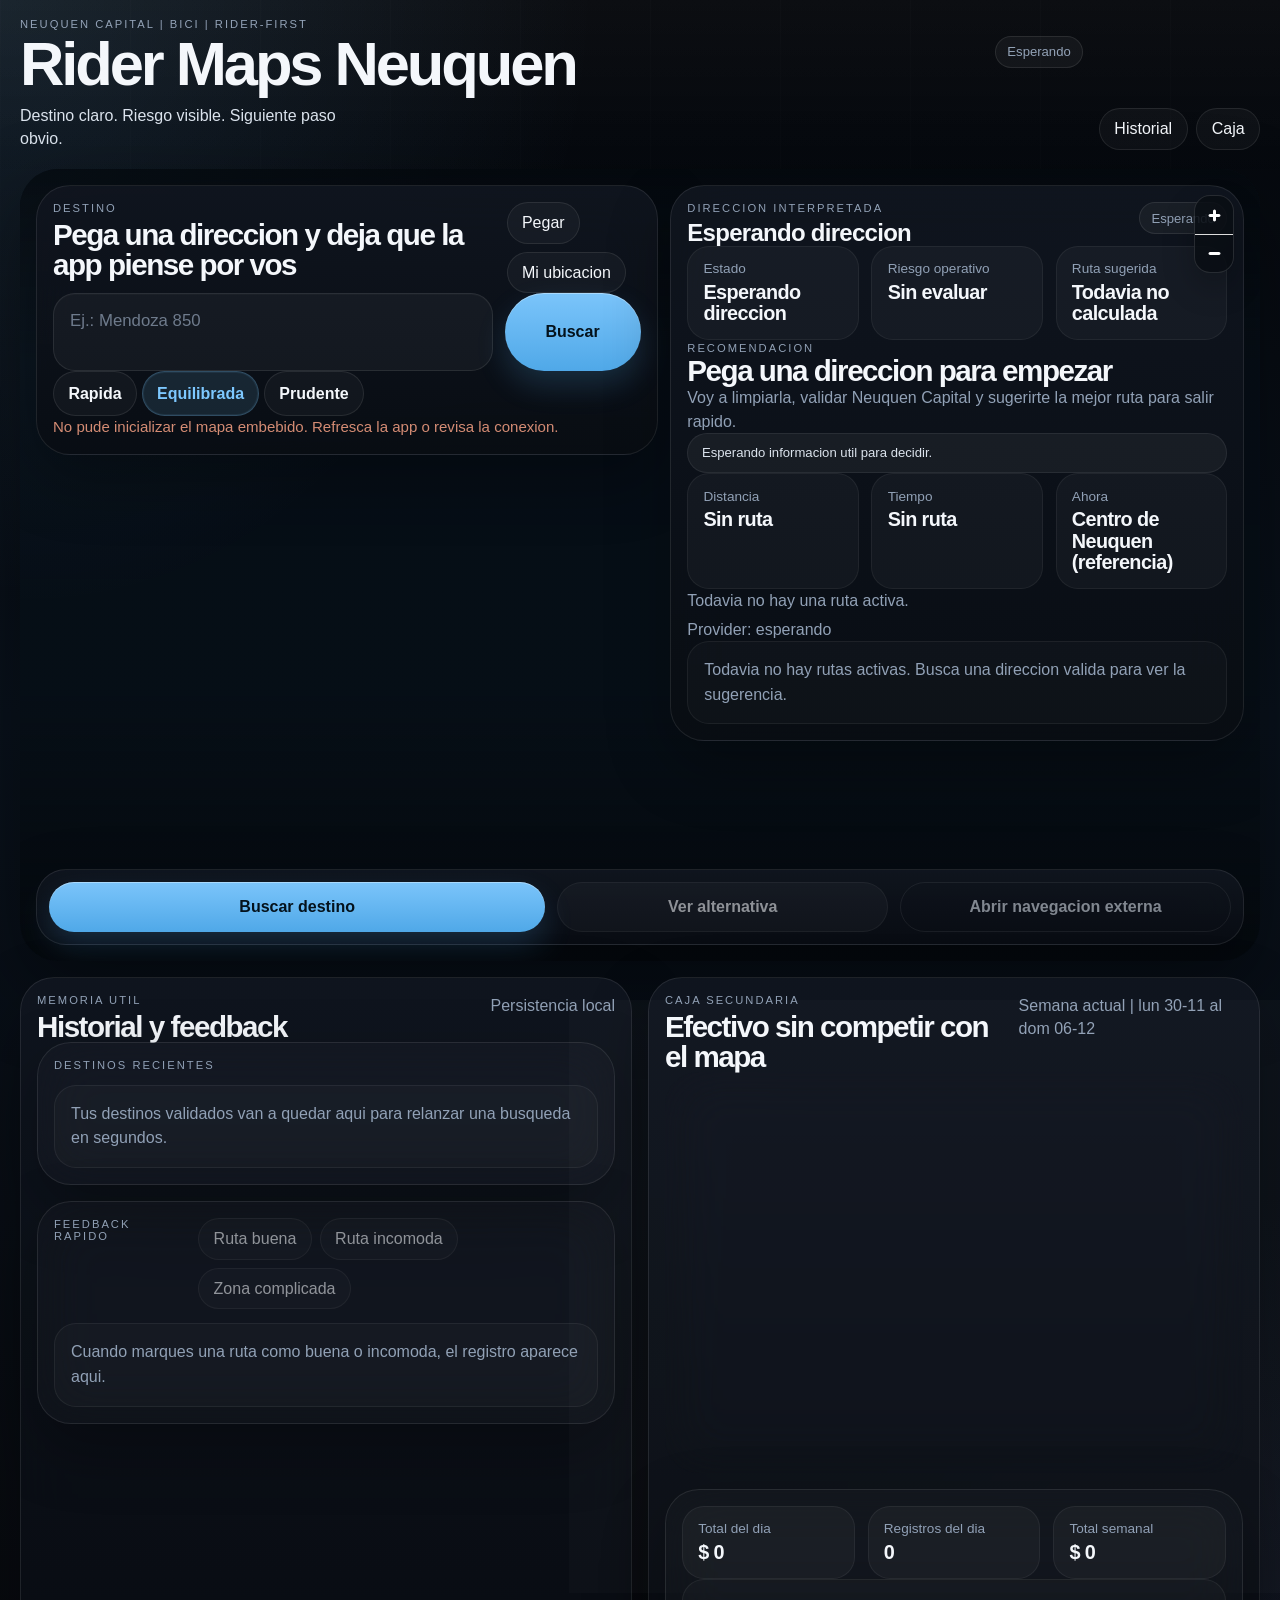
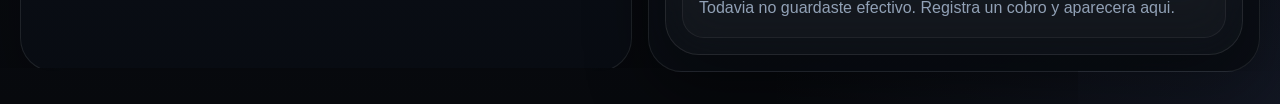
==== index.html @ feb28e55 "feat: finalize intelligent rider-first map experience for Neuquén" ====
<!doctype html>
<html lang="es">
  <head>
    <meta charset="utf-8">
    <meta
      name="viewport"
      content="width=device-width, initial-scale=1, viewport-fit=cover"
    >
    <meta name="theme-color" content="#07090d">
    <meta name="mobile-web-app-capable" content="yes">
    <meta name="apple-mobile-web-app-capable" content="yes">
    <meta name="apple-mobile-web-app-status-bar-style" content="black-translucent">
    <meta name="apple-mobile-web-app-title" content="Rider Maps Neuquen">
    <meta
      name="description"
      content="Rider Maps Neuquen: mapa rider-first para Neuquen Capital con direcciones limpias, ruteo en bici y riesgo operativo visible."
    >
    <title>Rider Maps Neuquen</title>
    <link rel="icon" href="icons/icon.svg" type="image/svg+xml">
    <link rel="icon" href="icons/icon-192.png" sizes="192x192" type="image/png">
    <link rel="apple-touch-icon" href="icons/apple-touch-icon.png" sizes="180x180">
    <link rel="manifest" href="manifest.webmanifest">
    <link rel="stylesheet" href="vendor/maplibre-gl.css">
    <link rel="stylesheet" href="styles.css">
  </head>
  <body>
    <div class="app-shell">
      <header class="app-header">
        <div class="brand-block">
          <p class="eyebrow">Neuquen Capital | bici | rider-first</p>
          <div class="brand-row">
            <h1>Rider Maps Neuquen</h1>
            <span class="status-pill is-neutral" id="app-status-pill">Esperando</span>
          </div>
          <p class="brand-copy">
            Destino claro. Riesgo visible. Siguiente paso obvio.
          </p>
        </div>

        <div class="header-actions">
          <button class="mini-button" id="jump-history-button" type="button">Historial</button>
          <button class="mini-button" id="jump-cash-button" type="button">Caja</button>
        </div>
      </header>

      <main class="main-layout">
        <section class="map-experience">
          <div id="map" class="map-canvas" aria-label="Mapa de Neuquen Capital"></div>
          <div class="map-veil" aria-hidden="true"></div>

          <div class="experience-overlay">
            <section class="top-overlay">
              <article class="command-dock">
                <div class="dock-head">
                  <div>
                    <p class="section-kicker">Destino</p>
                    <h2>Pega una direccion y deja que la app piense por vos</h2>
                  </div>
                  <div class="utility-row">
                    <button class="mini-button" id="paste-address-button" type="button">Pegar</button>
                    <button class="mini-button" id="use-location-button" type="button">Mi ubicacion</button>
                  </div>
                </div>

                <div class="address-row">
                  <label class="sr-only" for="address-input">Direccion del cliente</label>
                  <textarea
                    id="address-input"
                    class="address-input"
                    rows="2"
                    placeholder="Ej.: Mendoza 850"
                    autocomplete="street-address"
                    spellcheck="false"
                  ></textarea>
                  <button class="button button-primary" id="search-address-button" type="button">
                    Buscar
                  </button>
                </div>

                <div class="strategy-switch" role="tablist" aria-label="Estrategia de ruta">
                  <button class="strategy-button" type="button" data-strategy="fast">Rapida</button>
                  <button class="strategy-button" type="button" data-strategy="balanced">Equilibrada</button>
                  <button class="strategy-button" type="button" data-strategy="cautious">Prudente</button>
                </div>

                <p class="inline-status" id="map-status" role="status" aria-live="polite">
                  Esperando una direccion para interpretar y rutear.
                </p>
              </article>

              <article class="state-card">
                <div class="state-topline">
                  <div>
                    <p class="mini-label">Direccion interpretada</p>
                    <strong id="interpreted-address">Esperando direccion</strong>
                  </div>
                  <span class="status-pill is-neutral" id="address-state-badge">Esperando</span>
                </div>

                <div class="state-grid">
                  <article class="state-metric">
                    <span>Estado</span>
                    <strong id="resolution-status">Esperando direccion</strong>
                  </article>
                  <article class="state-metric">
                    <span>Riesgo operativo</span>
                    <strong id="operational-risk">Sin evaluar</strong>
                  </article>
                  <article class="state-metric">
                    <span>Ruta sugerida</span>
                    <strong id="recommended-route">Todavia no calculada</strong>
                  </article>
                </div>

                <div class="decision-block">
                  <p class="mini-label">Recomendacion</p>
                  <h3 id="recommendation-title">Pega una direccion para empezar</h3>
                  <p id="recommendation-copy">
                    Voy a limpiarla, validar Neuquen Capital y sugerirte la mejor ruta para salir rapido.
                  </p>
                </div>

                <div class="reason-list" id="reason-list" aria-live="polite"></div>

                <div class="route-overview">
                  <article class="overview-metric">
                    <span>Distancia</span>
                    <strong id="route-distance">Sin ruta</strong>
                  </article>
                  <article class="overview-metric">
                    <span>Tiempo</span>
                    <strong id="route-duration">Sin ruta</strong>
                  </article>
                  <article class="overview-metric">
                    <span>Ahora</span>
                    <strong id="origin-summary">Origen de referencia</strong>
                  </article>
                </div>

                <div class="route-context">
                  <p class="route-why" id="route-why">
                    Todavia no hay una ruta activa.
                  </p>
                  <p class="provider-note" id="route-provider-note">Provider: esperando</p>
                </div>

                <div class="route-list" id="route-list" aria-live="polite"></div>
              </article>
            </section>

            <div class="bottom-action-bar">
              <button class="button button-primary" id="primary-action-button" type="button">
                Buscar destino
              </button>
              <button class="button button-secondary" id="show-alternative-button" type="button" disabled>
                Ver alternativa
              </button>
              <button class="button button-ghost" id="open-external-nav-button" type="button" disabled>
                Abrir navegacion externa
              </button>
            </div>
          </div>
        </section>

        <section class="secondary-layout">
          <article class="secondary-card" id="history-anchor">
            <div class="section-head">
              <div>
                <p class="section-kicker">Memoria util</p>
                <h2>Historial y feedback</h2>
              </div>
              <span class="muted-copy">Persistencia local</span>
            </div>

            <div class="secondary-grid">
              <section class="subpanel">
                <div class="subpanel-head">
                  <p class="mini-label">Destinos recientes</p>
                </div>
                <div class="history-list" id="history-list" aria-live="polite"></div>
              </section>

              <section class="subpanel">
                <div class="subpanel-head feedback-head">
                  <p class="mini-label">Feedback rapido</p>
                  <div class="feedback-strip" aria-label="Feedback rapido de ruta">
                    <button class="feedback-button" type="button" data-feedback="good">Ruta buena</button>
                    <button class="feedback-button" type="button" data-feedback="awkward">Ruta incomoda</button>
                    <button class="feedback-button" type="button" data-feedback="zone">Zona complicada</button>
                  </div>
                </div>
                <div class="feedback-list" id="feedback-list" aria-live="polite"></div>
              </section>
            </div>
          </article>

          <article class="secondary-card" id="cash-anchor">
            <div class="section-head">
              <div>
                <p class="section-kicker">Caja secundaria</p>
                <h2>Efectivo sin competir con el mapa</h2>
              </div>
              <span class="muted-copy" id="cash-summary-range">Semana actual</span>
            </div>

            <div class="cash-layout">
              <section class="subpanel">
                <form id="cash-form" novalidate>
                  <div class="field-grid">
                    <label class="field">
                      <span>Monto en efectivo</span>
                      <input
                        id="cash-amount"
                        name="amount"
                        class="input"
                        type="number"
                        inputmode="decimal"
                        min="0.01"
                        step="0.01"
                        placeholder="0"
                        required
                      >
                    </label>

                    <label class="field">
                      <span>Fecha y hora</span>
                      <input
                        id="cash-datetime"
                        name="createdAt"
                        class="input"
                        type="datetime-local"
                        required
                      >
                    </label>
                  </div>

                  <label class="field">
                    <span>Direccion asociada</span>
                    <div class="field-inline">
                      <input
                        id="cash-address"
                        name="address"
                        class="input"
                        type="text"
                        list="address-suggestions"
                        placeholder="Opcional"
                        autocomplete="off"
                      >
                      <button class="mini-button" id="use-last-address-button" type="button">Usar ultima</button>
                    </div>
                    <datalist id="address-suggestions"></datalist>
                  </label>

                  <label class="field">
                    <span>Observacion</span>
                    <textarea
                      id="cash-notes"
                      name="notes"
                      class="input input-area"
                      rows="3"
                      maxlength="220"
                      placeholder="Opcional"
                    ></textarea>
                  </label>

                  <div class="cash-actions">
                    <button class="button button-secondary" type="submit">Guardar efectivo</button>
                    <button class="button button-ghost" id="export-pdf-button" type="button">Exportar PDF</button>
                    <button class="button button-ghost" id="export-excel-button" type="button">Exportar Excel</button>
                  </div>

                  <p class="inline-status" id="cash-status" role="status" aria-live="polite">
                    Registra efectivo sin salir del flujo principal.
                  </p>
                  <p class="provider-note" id="export-status" role="status" aria-live="polite">
                    Exporta cuando necesites cerrar o enviar caja.
                  </p>
                </form>
              </section>

              <section class="subpanel">
                <div class="cash-summary">
                  <article class="state-metric">
                    <span>Total del dia</span>
                    <strong id="stat-day-total">$ 0</strong>
                  </article>
                  <article class="state-metric">
                    <span>Registros del dia</span>
                    <strong id="stat-day-count">0</strong>
                  </article>
                  <article class="state-metric">
                    <span>Total semanal</span>
                    <strong id="stat-week-total">$ 0</strong>
                  </article>
                </div>

                <div class="entry-list" id="cash-list" aria-live="polite"></div>
              </section>
            </div>
          </article>
        </section>
      </main>
    </div>

    <div class="toast-stack" id="toast-stack" aria-live="polite" aria-atomic="true"></div>

    <noscript>
      <div class="noscript-banner">
        Rider Maps Neuquen necesita JavaScript habilitado para interpretar direcciones, mostrar mapa y rutear.
      </div>
    </noscript>

    <script src="vendor/maplibre-gl.js"></script>
    <script src="vendor/jspdf.umd.min.js"></script>
    <script src="vendor/jspdf.plugin.autotable.min.js"></script>
    <script src="vendor/xlsx.full.min.js"></script>
    <script type="module" src="app.js"></script>
  </body>
</html>
---- vendor/maplibre-gl.css ----
.maplibregl-map{font:12px/20px Helvetica Neue,Arial,Helvetica,sans-serif;overflow:hidden;position:relative;-webkit-tap-highlight-color:rgb(0,0,0,0)}.maplibregl-canvas{left:0;position:absolute;top:0}.maplibregl-map:fullscreen{height:100%;width:100%}.maplibregl-ctrl-group button.maplibregl-ctrl-compass{touch-action:none}.maplibregl-canvas-container.maplibregl-interactive,.maplibregl-ctrl-group button.maplibregl-ctrl-compass{cursor:grab;-webkit-user-select:none;-moz-user-select:none;user-select:none}.maplibregl-canvas-container.maplibregl-interactive.maplibregl-track-pointer{cursor:pointer}.maplibregl-canvas-container.maplibregl-interactive:active,.maplibregl-ctrl-group button.maplibregl-ctrl-compass:active{cursor:grabbing}.maplibregl-canvas-container.maplibregl-touch-zoom-rotate,.maplibregl-canvas-container.maplibregl-touch-zoom-rotate .maplibregl-canvas{touch-action:pan-x pan-y}.maplibregl-canvas-container.maplibregl-touch-drag-pan,.maplibregl-canvas-container.maplibregl-touch-drag-pan .maplibregl-canvas{touch-action:pinch-zoom}.maplibregl-canvas-container.maplibregl-touch-zoom-rotate.maplibregl-touch-drag-pan,.maplibregl-canvas-container.maplibregl-touch-zoom-rotate.maplibregl-touch-drag-pan .maplibregl-canvas{touch-action:none}.maplibregl-canvas-container.maplibregl-touch-drag-pan.maplibregl-cooperative-gestures,.maplibregl-canvas-container.maplibregl-touch-drag-pan.maplibregl-cooperative-gestures .maplibregl-canvas{touch-action:pan-x pan-y}.maplibregl-ctrl-bottom-left,.maplibregl-ctrl-bottom-right,.maplibregl-ctrl-top-left,.maplibregl-ctrl-top-right{pointer-events:none;position:absolute;z-index:2}.maplibregl-ctrl-top-left{left:0;top:0}.maplibregl-ctrl-top-right{right:0;top:0}.maplibregl-ctrl-bottom-left{bottom:0;left:0}.maplibregl-ctrl-bottom-right{bottom:0;right:0}.maplibregl-ctrl{clear:both;pointer-events:auto;transform:translate(0)}.maplibregl-ctrl-top-left .maplibregl-ctrl{float:left;margin:10px 0 0 10px}.maplibregl-ctrl-top-right .maplibregl-ctrl{float:right;margin:10px 10px 0 0}.maplibregl-ctrl-bottom-left .maplibregl-ctrl{float:left;margin:0 0 10px 10px}.maplibregl-ctrl-bottom-right .maplibregl-ctrl{float:right;margin:0 10px 10px 0}.maplibregl-ctrl-group{background:#fff;border-radius:4px}.maplibregl-ctrl-group:not(:empty){box-shadow:0 0 0 2px rgba(0,0,0,.1)}@media (forced-colors:active){.maplibregl-ctrl-group:not(:empty){box-shadow:0 0 0 2px ButtonText}}.maplibregl-ctrl-group button{background-color:transparent;border:0;box-sizing:border-box;cursor:pointer;display:block;height:29px;outline:none;padding:0;width:29px}.maplibregl-ctrl-group button+button{border-top:1px solid #ddd}.maplibregl-ctrl button .maplibregl-ctrl-icon{background-position:50%;background-repeat:no-repeat;display:block;height:100%;width:100%}@media (forced-colors:active){.maplibregl-ctrl-icon{background-color:transparent}.maplibregl-ctrl-group button+button{border-top:1px solid ButtonText}}.maplibregl-ctrl button::-moz-focus-inner{border:0;padding:0}.maplibregl-ctrl-attrib-button:focus,.maplibregl-ctrl-group button:focus{box-shadow:0 0 2px 2px #0096ff}.maplibregl-ctrl button:disabled{cursor:not-allowed}.maplibregl-ctrl button:disabled .maplibregl-ctrl-icon{opacity:.25}@media (hover:hover){.maplibregl-ctrl button:not(:disabled):hover{background-color:rgba(0,0,0,.05)}}.maplibregl-ctrl button:not(:disabled):active{background-color:rgba(0,0,0,.05)}.maplibregl-ctrl-group button:focus:focus-visible{box-shadow:0 0 2px 2px #0096ff}.maplibregl-ctrl-group button:focus:not(:focus-visible){box-shadow:none}.maplibregl-ctrl-group button:focus:first-child{border-radius:4px 4px 0 0}.maplibregl-ctrl-group button:focus:last-child{border-radius:0 0 4px 4px}.maplibregl-ctrl-group button:focus:only-child{border-radius:inherit}.maplibregl-ctrl button.maplibregl-ctrl-zoom-out .maplibregl-ctrl-icon{background-image:url("data:image/svg+xml;charset=utf-8,%3Csvg xmlns='http://www.w3.org/2000/svg' width='29' height='29' fill='%23333' viewBox='0 0 29 29'%3E%3Cpath d='M10 13c-.75 0-1.5.75-1.5 1.5S9.25 16 10 16h9c.75 0 1.5-.75 1.5-1.5S19.75 13 19 13z'/%3E%3C/svg%3E")}.maplibregl-ctrl button.maplibregl-ctrl-zoom-in .maplibregl-ctrl-icon{background-image:url("data:image/svg+xml;charset=utf-8,%3Csvg xmlns='http://www.w3.org/2000/svg' width='29' height='29' fill='%23333' viewBox='0 0 29 29'%3E%3Cpath d='M14.5 8.5c-.75 0-1.5.75-1.5 1.5v3h-3c-.75 0-1.5.75-1.5 1.5S9.25 16 10 16h3v3c0 .75.75 1.5 1.5 1.5S16 19.75 16 19v-3h3c.75 0 1.5-.75 1.5-1.5S19.75 13 19 13h-3v-3c0-.75-.75-1.5-1.5-1.5'/%3E%3C/svg%3E")}@media (forced-colors:active){.maplibregl-ctrl button.maplibregl-ctrl-zoom-out .maplibregl-ctrl-icon{background-image:url("data:image/svg+xml;charset=utf-8,%3Csvg xmlns='http://www.w3.org/2000/svg' width='29' height='29' fill='%23fff' viewBox='0 0 29 29'%3E%3Cpath d='M10 13c-.75 0-1.5.75-1.5 1.5S9.25 16 10 16h9c.75 0 1.5-.75 1.5-1.5S19.75 13 19 13z'/%3E%3C/svg%3E")}.maplibregl-ctrl button.maplibregl-ctrl-zoom-in .maplibregl-ctrl-icon{background-image:url("data:image/svg+xml;charset=utf-8,%3Csvg xmlns='http://www.w3.org/2000/svg' width='29' height='29' fill='%23fff' viewBox='0 0 29 29'%3E%3Cpath d='M14.5 8.5c-.75 0-1.5.75-1.5 1.5v3h-3c-.75 0-1.5.75-1.5 1.5S9.25 16 10 16h3v3c0 .75.75 1.5 1.5 1.5S16 19.75 16 19v-3h3c.75 0 1.5-.75 1.5-1.5S19.75 13 19 13h-3v-3c0-.75-.75-1.5-1.5-1.5'/%3E%3C/svg%3E")}}@media (forced-colors:active) and (prefers-color-scheme:light){.maplibregl-ctrl button.maplibregl-ctrl-zoom-out .maplibregl-ctrl-icon{background-image:url("data:image/svg+xml;charset=utf-8,%3Csvg xmlns='http://www.w3.org/2000/svg' width='29' height='29' viewBox='0 0 29 29'%3E%3Cpath d='M10 13c-.75 0-1.5.75-1.5 1.5S9.25 16 10 16h9c.75 0 1.5-.75 1.5-1.5S19.75 13 19 13z'/%3E%3C/svg%3E")}.maplibregl-ctrl button.maplibregl-ctrl-zoom-in .maplibregl-ctrl-icon{background-image:url("data:image/svg+xml;charset=utf-8,%3Csvg xmlns='http://www.w3.org/2000/svg' width='29' height='29' viewBox='0 0 29 29'%3E%3Cpath d='M14.5 8.5c-.75 0-1.5.75-1.5 1.5v3h-3c-.75 0-1.5.75-1.5 1.5S9.25 16 10 16h3v3c0 .75.75 1.5 1.5 1.5S16 19.75 16 19v-3h3c.75 0 1.5-.75 1.5-1.5S19.75 13 19 13h-3v-3c0-.75-.75-1.5-1.5-1.5'/%3E%3C/svg%3E")}}.maplibregl-ctrl button.maplibregl-ctrl-fullscreen .maplibregl-ctrl-icon{background-image:url("data:image/svg+xml;charset=utf-8,%3Csvg xmlns='http://www.w3.org/2000/svg' width='29' height='29' fill='%23333' viewBox='0 0 29 29'%3E%3Cpath d='M24 16v5.5c0 1.75-.75 2.5-2.5 2.5H16v-1l3-1.5-4-5.5 1-1 5.5 4 1.5-3zM6 16l1.5 3 5.5-4 1 1-4 5.5 3 1.5v1H7.5C5.75 24 5 23.25 5 21.5V16zm7-11v1l-3 1.5 4 5.5-1 1-5.5-4L6 13H5V7.5C5 5.75 5.75 5 7.5 5zm11 2.5c0-1.75-.75-2.5-2.5-2.5H16v1l3 1.5-4 5.5 1 1 5.5-4 1.5 3h1z'/%3E%3C/svg%3E")}.maplibregl-ctrl button.maplibregl-ctrl-shrink .maplibregl-ctrl-icon{background-image:url("data:image/svg+xml;charset=utf-8,%3Csvg xmlns='http://www.w3.org/2000/svg' width='29' height='29' viewBox='0 0 29 29'%3E%3Cpath d='M18.5 16c-1.75 0-2.5.75-2.5 2.5V24h1l1.5-3 5.5 4 1-1-4-5.5 3-1.5v-1zM13 18.5c0-1.75-.75-2.5-2.5-2.5H5v1l3 1.5L4 24l1 1 5.5-4 1.5 3h1zm3-8c0 1.75.75 2.5 2.5 2.5H24v-1l-3-1.5L25 5l-1-1-5.5 4L17 5h-1zM10.5 13c1.75 0 2.5-.75 2.5-2.5V5h-1l-1.5 3L5 4 4 5l4 5.5L5 12v1z'/%3E%3C/svg%3E")}@media (forced-colors:active){.maplibregl-ctrl button.maplibregl-ctrl-fullscreen .maplibregl-ctrl-icon{background-image:url("data:image/svg+xml;charset=utf-8,%3Csvg xmlns='http://www.w3.org/2000/svg' width='29' height='29' fill='%23fff' viewBox='0 0 29 29'%3E%3Cpath d='M24 16v5.5c0 1.75-.75 2.5-2.5 2.5H16v-1l3-1.5-4-5.5 1-1 5.5 4 1.5-3zM6 16l1.5 3 5.5-4 1 1-4 5.5 3 1.5v1H7.5C5.75 24 5 23.25 5 21.5V16zm7-11v1l-3 1.5 4 5.5-1 1-5.5-4L6 13H5V7.5C5 5.75 5.75 5 7.5 5zm11 2.5c0-1.75-.75-2.5-2.5-2.5H16v1l3 1.5-4 5.5 1 1 5.5-4 1.5 3h1z'/%3E%3C/svg%3E")}.maplibregl-ctrl button.maplibregl-ctrl-shrink .maplibregl-ctrl-icon{background-image:url("data:image/svg+xml;charset=utf-8,%3Csvg xmlns='http://www.w3.org/2000/svg' width='29' height='29' fill='%23fff' viewBox='0 0 29 29'%3E%3Cpath d='M18.5 16c-1.75 0-2.5.75-2.5 2.5V24h1l1.5-3 5.5 4 1-1-4-5.5 3-1.5v-1zM13 18.5c0-1.75-.75-2.5-2.5-2.5H5v1l3 1.5L4 24l1 1 5.5-4 1.5 3h1zm3-8c0 1.75.75 2.5 2.5 2.5H24v-1l-3-1.5L25 5l-1-1-5.5 4L17 5h-1zM10.5 13c1.75 0 2.5-.75 2.5-2.5V5h-1l-1.5 3L5 4 4 5l4 5.5L5 12v1z'/%3E%3C/svg%3E")}}@media (forced-colors:active) and (prefers-color-scheme:light){.maplibregl-ctrl button.maplibregl-ctrl-fullscreen .maplibregl-ctrl-icon{background-image:url("data:image/svg+xml;charset=utf-8,%3Csvg xmlns='http://www.w3.org/2000/svg' width='29' height='29' viewBox='0 0 29 29'%3E%3Cpath d='M24 16v5.5c0 1.75-.75 2.5-2.5 2.5H16v-1l3-1.5-4-5.5 1-1 5.5 4 1.5-3zM6 16l1.5 3 5.5-4 1 1-4 5.5 3 1.5v1H7.5C5.75 24 5 23.25 5 21.5V16zm7-11v1l-3 1.5 4 5.5-1 1-5.5-4L6 13H5V7.5C5 5.75 5.75 5 7.5 5zm11 2.5c0-1.75-.75-2.5-2.5-2.5H16v1l3 1.5-4 5.5 1 1 5.5-4 1.5 3h1z'/%3E%3C/svg%3E")}.maplibregl-ctrl button.maplibregl-ctrl-shrink .maplibregl-ctrl-icon{background-image:url("data:image/svg+xml;charset=utf-8,%3Csvg xmlns='http://www.w3.org/2000/svg' width='29' height='29' viewBox='0 0 29 29'%3E%3Cpath d='M18.5 16c-1.75 0-2.5.75-2.5 2.5V24h1l1.5-3 5.5 4 1-1-4-5.5 3-1.5v-1zM13 18.5c0-1.75-.75-2.5-2.5-2.5H5v1l3 1.5L4 24l1 1 5.5-4 1.5 3h1zm3-8c0 1.75.75 2.5 2.5 2.5H24v-1l-3-1.5L25 5l-1-1-5.5 4L17 5h-1zM10.5 13c1.75 0 2.5-.75 2.5-2.5V5h-1l-1.5 3L5 4 4 5l4 5.5L5 12v1z'/%3E%3C/svg%3E")}}.maplibregl-ctrl button.maplibregl-ctrl-compass .maplibregl-ctrl-icon{background-image:url("data:image/svg+xml;charset=utf-8,%3Csvg xmlns='http://www.w3.org/2000/svg' width='29' height='29' fill='%23333' viewBox='0 0 29 29'%3E%3Cpath d='m10.5 14 4-8 4 8z'/%3E%3Cpath fill='%23ccc' d='m10.5 16 4 8 4-8z'/%3E%3C/svg%3E")}@media (forced-colors:active){.maplibregl-ctrl button.maplibregl-ctrl-compass .maplibregl-ctrl-icon{background-image:url("data:image/svg+xml;charset=utf-8,%3Csvg xmlns='http://www.w3.org/2000/svg' width='29' height='29' fill='%23fff' viewBox='0 0 29 29'%3E%3Cpath d='m10.5 14 4-8 4 8z'/%3E%3Cpath fill='%23ccc' d='m10.5 16 4 8 4-8z'/%3E%3C/svg%3E")}}@media (forced-colors:active) and (prefers-color-scheme:light){.maplibregl-ctrl button.maplibregl-ctrl-compass .maplibregl-ctrl-icon{background-image:url("data:image/svg+xml;charset=utf-8,%3Csvg xmlns='http://www.w3.org/2000/svg' width='29' height='29' viewBox='0 0 29 29'%3E%3Cpath d='m10.5 14 4-8 4 8z'/%3E%3Cpath fill='%23ccc' d='m10.5 16 4 8 4-8z'/%3E%3C/svg%3E")}}.maplibregl-ctrl button.maplibregl-ctrl-globe .maplibregl-ctrl-icon{background-image:url("data:image/svg+xml;charset=utf-8,%3Csvg xmlns='http://www.w3.org/2000/svg' width='22' height='22' fill='none' stroke='%23333' viewBox='0 0 22 22'%3E%3Ccircle cx='11' cy='11' r='8.5'/%3E%3Cpath d='M17.5 11c0 4.819-3.02 8.5-6.5 8.5S4.5 15.819 4.5 11 7.52 2.5 11 2.5s6.5 3.681 6.5 8.5Z'/%3E%3Cpath d='M13.5 11c0 2.447-.331 4.64-.853 6.206-.262.785-.562 1.384-.872 1.777-.314.399-.58.517-.775.517s-.461-.118-.775-.517c-.31-.393-.61-.992-.872-1.777C8.831 15.64 8.5 13.446 8.5 11s.331-4.64.853-6.206c.262-.785.562-1.384.872-1.777.314-.399.58-.517.775-.517s.461.118.775.517c.31.393.61.992.872 1.777.522 1.565.853 3.76.853 6.206Z'/%3E%3Cpath d='M11 7.5c-1.909 0-3.622-.166-4.845-.428-.616-.132-1.08-.283-1.379-.434a1.3 1.3 0 0 1-.224-.138q.07-.058.224-.138c.299-.151.763-.302 1.379-.434C7.378 5.666 9.091 5.5 11 5.5s3.622.166 4.845.428c.616.132 1.08.283 1.379.434.105.053.177.1.224.138q-.07.058-.224.138c-.299.151-.763.302-1.379.434-1.223.262-2.936.428-4.845.428ZM4.486 6.436ZM11 16.5c-1.909 0-3.622-.166-4.845-.428-.616-.132-1.08-.283-1.379-.434a1.3 1.3 0 0 1-.224-.138 1.3 1.3 0 0 1 .224-.138c.299-.151.763-.302 1.379-.434C7.378 14.666 9.091 14.5 11 14.5s3.622.166 4.845.428c.616.132 1.08.283 1.379.434.105.053.177.1.224.138a1.3 1.3 0 0 1-.224.138c-.299.151-.763.302-1.379.434-1.223.262-2.936.428-4.845.428Zm-6.514-1.064ZM11 12.5c-2.46 0-4.672-.222-6.255-.574-.796-.177-1.406-.38-1.805-.59a1.5 1.5 0 0 1-.39-.272.3.3 0 0 1-.047-.064.3.3 0 0 1 .048-.064c.066-.073.189-.167.389-.272.399-.21 1.009-.413 1.805-.59C6.328 9.722 8.54 9.5 11 9.5s4.672.222 6.256.574c.795.177 1.405.38 1.804.59.2.105.323.2.39.272a.3.3 0 0 1 .047.064.3.3 0 0 1-.048.064 1.4 1.4 0 0 1-.389.272c-.399.21-1.009.413-1.804.59-1.584.352-3.796.574-6.256.574Zm-8.501-1.51v.002zm0 .018v.002zm17.002.002v-.002zm0-.018v-.002z'/%3E%3C/svg%3E")}.maplibregl-ctrl button.maplibregl-ctrl-globe-enabled .maplibregl-ctrl-icon{background-image:url("data:image/svg+xml;charset=utf-8,%3Csvg xmlns='http://www.w3.org/2000/svg' width='22' height='22' fill='none' stroke='%2333b5e5' viewBox='0 0 22 22'%3E%3Ccircle cx='11' cy='11' r='8.5'/%3E%3Cpath d='M17.5 11c0 4.819-3.02 8.5-6.5 8.5S4.5 15.819 4.5 11 7.52 2.5 11 2.5s6.5 3.681 6.5 8.5Z'/%3E%3Cpath d='M13.5 11c0 2.447-.331 4.64-.853 6.206-.262.785-.562 1.384-.872 1.777-.314.399-.58.517-.775.517s-.461-.118-.775-.517c-.31-.393-.61-.992-.872-1.777C8.831 15.64 8.5 13.446 8.5 11s.331-4.64.853-6.206c.262-.785.562-1.384.872-1.777.314-.399.58-.517.775-.517s.461.118.775.517c.31.393.61.992.872 1.777.522 1.565.853 3.76.853 6.206Z'/%3E%3Cpath d='M11 7.5c-1.909 0-3.622-.166-4.845-.428-.616-.132-1.08-.283-1.379-.434a1.3 1.3 0 0 1-.224-.138q.07-.058.224-.138c.299-.151.763-.302 1.379-.434C7.378 5.666 9.091 5.5 11 5.5s3.622.166 4.845.428c.616.132 1.08.283 1.379.434.105.053.177.1.224.138q-.07.058-.224.138c-.299.151-.763.302-1.379.434-1.223.262-2.936.428-4.845.428ZM4.486 6.436ZM11 16.5c-1.909 0-3.622-.166-4.845-.428-.616-.132-1.08-.283-1.379-.434a1.3 1.3 0 0 1-.224-.138 1.3 1.3 0 0 1 .224-.138c.299-.151.763-.302 1.379-.434C7.378 14.666 9.091 14.5 11 14.5s3.622.166 4.845.428c.616.132 1.08.283 1.379.434.105.053.177.1.224.138a1.3 1.3 0 0 1-.224.138c-.299.151-.763.302-1.379.434-1.223.262-2.936.428-4.845.428Zm-6.514-1.064ZM11 12.5c-2.46 0-4.672-.222-6.255-.574-.796-.177-1.406-.38-1.805-.59a1.5 1.5 0 0 1-.39-.272.3.3 0 0 1-.047-.064.3.3 0 0 1 .048-.064c.066-.073.189-.167.389-.272.399-.21 1.009-.413 1.805-.59C6.328 9.722 8.54 9.5 11 9.5s4.672.222 6.256.574c.795.177 1.405.38 1.804.59.2.105.323.2.39.272a.3.3 0 0 1 .047.064.3.3 0 0 1-.048.064 1.4 1.4 0 0 1-.389.272c-.399.21-1.009.413-1.804.59-1.584.352-3.796.574-6.256.574Zm-8.501-1.51v.002zm0 .018v.002zm17.002.002v-.002zm0-.018v-.002z'/%3E%3C/svg%3E")}.maplibregl-ctrl button.maplibregl-ctrl-terrain .maplibregl-ctrl-icon{background-image:url("data:image/svg+xml;charset=utf-8,%3Csvg xmlns='http://www.w3.org/2000/svg' width='22' height='22' fill='%23333' viewBox='0 0 22 22'%3E%3Cpath d='m1.754 13.406 4.453-4.851 3.09 3.09 3.281 3.277.969-.969-3.309-3.312 3.844-4.121 6.148 6.886h1.082v-.855l-7.207-8.07-4.84 5.187L6.169 6.57l-5.48 5.965v.871ZM.688 16.844h20.625v1.375H.688Zm0 0'/%3E%3C/svg%3E")}.maplibregl-ctrl button.maplibregl-ctrl-terrain-enabled .maplibregl-ctrl-icon{background-image:url("data:image/svg+xml;charset=utf-8,%3Csvg xmlns='http://www.w3.org/2000/svg' width='22' height='22' fill='%2333b5e5' viewBox='0 0 22 22'%3E%3Cpath d='m1.754 13.406 4.453-4.851 3.09 3.09 3.281 3.277.969-.969-3.309-3.312 3.844-4.121 6.148 6.886h1.082v-.855l-7.207-8.07-4.84 5.187L6.169 6.57l-5.48 5.965v.871ZM.688 16.844h20.625v1.375H.688Zm0 0'/%3E%3C/svg%3E")}.maplibregl-ctrl button.maplibregl-ctrl-geolocate .maplibregl-ctrl-icon{background-image:url("data:image/svg+xml;charset=utf-8,%3Csvg xmlns='http://www.w3.org/2000/svg' width='29' height='29' fill='%23333' viewBox='0 0 20 20'%3E%3Cpath d='M10 4C9 4 9 5 9 5v.1A5 5 0 0 0 5.1 9H5s-1 0-1 1 1 1 1 1h.1A5 5 0 0 0 9 14.9v.1s0 1 1 1 1-1 1-1v-.1a5 5 0 0 0 3.9-3.9h.1s1 0 1-1-1-1-1-1h-.1A5 5 0 0 0 11 5.1V5s0-1-1-1m0 2.5a3.5 3.5 0 1 1 0 7 3.5 3.5 0 1 1 0-7'/%3E%3Ccircle cx='10' cy='10' r='2'/%3E%3C/svg%3E")}.maplibregl-ctrl button.maplibregl-ctrl-geolocate:disabled .maplibregl-ctrl-icon{background-image:url("data:image/svg+xml;charset=utf-8,%3Csvg xmlns='http://www.w3.org/2000/svg' width='29' height='29' fill='%23aaa' viewBox='0 0 20 20'%3E%3Cpath d='M10 4C9 4 9 5 9 5v.1A5 5 0 0 0 5.1 9H5s-1 0-1 1 1 1 1 1h.1A5 5 0 0 0 9 14.9v.1s0 1 1 1 1-1 1-1v-.1a5 5 0 0 0 3.9-3.9h.1s1 0 1-1-1-1-1-1h-.1A5 5 0 0 0 11 5.1V5s0-1-1-1m0 2.5a3.5 3.5 0 1 1 0 7 3.5 3.5 0 1 1 0-7'/%3E%3Ccircle cx='10' cy='10' r='2'/%3E%3Cpath fill='red' d='m14 5 1 1-9 9-1-1z'/%3E%3C/svg%3E")}.maplibregl-ctrl button.maplibregl-ctrl-geolocate.maplibregl-ctrl-geolocate-active .maplibregl-ctrl-icon{background-image:url("data:image/svg+xml;charset=utf-8,%3Csvg xmlns='http://www.w3.org/2000/svg' width='29' height='29' fill='%2333b5e5' viewBox='0 0 20 20'%3E%3Cpath d='M10 4C9 4 9 5 9 5v.1A5 5 0 0 0 5.1 9H5s-1 0-1 1 1 1 1 1h.1A5 5 0 0 0 9 14.9v.1s0 1 1 1 1-1 1-1v-.1a5 5 0 0 0 3.9-3.9h.1s1 0 1-1-1-1-1-1h-.1A5 5 0 0 0 11 5.1V5s0-1-1-1m0 2.5a3.5 3.5 0 1 1 0 7 3.5 3.5 0 1 1 0-7'/%3E%3Ccircle cx='10' cy='10' r='2'/%3E%3C/svg%3E")}.maplibregl-ctrl button.maplibregl-ctrl-geolocate.maplibregl-ctrl-geolocate-active-error .maplibregl-ctrl-icon{background-image:url("data:image/svg+xml;charset=utf-8,%3Csvg xmlns='http://www.w3.org/2000/svg' width='29' height='29' fill='%23e58978' viewBox='0 0 20 20'%3E%3Cpath d='M10 4C9 4 9 5 9 5v.1A5 5 0 0 0 5.1 9H5s-1 0-1 1 1 1 1 1h.1A5 5 0 0 0 9 14.9v.1s0 1 1 1 1-1 1-1v-.1a5 5 0 0 0 3.9-3.9h.1s1 0 1-1-1-1-1-1h-.1A5 5 0 0 0 11 5.1V5s0-1-1-1m0 2.5a3.5 3.5 0 1 1 0 7 3.5 3.5 0 1 1 0-7'/%3E%3Ccircle cx='10' cy='10' r='2'/%3E%3C/svg%3E")}.maplibregl-ctrl button.maplibregl-ctrl-geolocate.maplibregl-ctrl-geolocate-background .maplibregl-ctrl-icon{background-image:url("data:image/svg+xml;charset=utf-8,%3Csvg xmlns='http://www.w3.org/2000/svg' width='29' height='29' fill='%2333b5e5' viewBox='0 0 20 20'%3E%3Cpath d='M10 4C9 4 9 5 9 5v.1A5 5 0 0 0 5.1 9H5s-1 0-1 1 1 1 1 1h.1A5 5 0 0 0 9 14.9v.1s0 1 1 1 1-1 1-1v-.1a5 5 0 0 0 3.9-3.9h.1s1 0 1-1-1-1-1-1h-.1A5 5 0 0 0 11 5.1V5s0-1-1-1m0 2.5a3.5 3.5 0 1 1 0 7 3.5 3.5 0 1 1 0-7'/%3E%3C/svg%3E")}.maplibregl-ctrl button.maplibregl-ctrl-geolocate.maplibregl-ctrl-geolocate-background-error .maplibregl-ctrl-icon{background-image:url("data:image/svg+xml;charset=utf-8,%3Csvg xmlns='http://www.w3.org/2000/svg' width='29' height='29' fill='%23e54e33' viewBox='0 0 20 20'%3E%3Cpath d='M10 4C9 4 9 5 9 5v.1A5 5 0 0 0 5.1 9H5s-1 0-1 1 1 1 1 1h.1A5 5 0 0 0 9 14.9v.1s0 1 1 1 1-1 1-1v-.1a5 5 0 0 0 3.9-3.9h.1s1 0 1-1-1-1-1-1h-.1A5 5 0 0 0 11 5.1V5s0-1-1-1m0 2.5a3.5 3.5 0 1 1 0 7 3.5 3.5 0 1 1 0-7'/%3E%3C/svg%3E")}.maplibregl-ctrl button.maplibregl-ctrl-geolocate.maplibregl-ctrl-geolocate-waiting .maplibregl-ctrl-icon{animation:maplibregl-spin 2s linear infinite}@media (forced-colors:active){.maplibregl-ctrl button.maplibregl-ctrl-geolocate .maplibregl-ctrl-icon{background-image:url("data:image/svg+xml;charset=utf-8,%3Csvg xmlns='http://www.w3.org/2000/svg' width='29' height='29' fill='%23fff' viewBox='0 0 20 20'%3E%3Cpath d='M10 4C9 4 9 5 9 5v.1A5 5 0 0 0 5.1 9H5s-1 0-1 1 1 1 1 1h.1A5 5 0 0 0 9 14.9v.1s0 1 1 1 1-1 1-1v-.1a5 5 0 0 0 3.9-3.9h.1s1 0 1-1-1-1-1-1h-.1A5 5 0 0 0 11 5.1V5s0-1-1-1m0 2.5a3.5 3.5 0 1 1 0 7 3.5 3.5 0 1 1 0-7'/%3E%3Ccircle cx='10' cy='10' r='2'/%3E%3C/svg%3E")}.maplibregl-ctrl button.maplibregl-ctrl-geolocate:disabled .maplibregl-ctrl-icon{background-image:url("data:image/svg+xml;charset=utf-8,%3Csvg xmlns='http://www.w3.org/2000/svg' width='29' height='29' fill='%23999' viewBox='0 0 20 20'%3E%3Cpath d='M10 4C9 4 9 5 9 5v.1A5 5 0 0 0 5.1 9H5s-1 0-1 1 1 1 1 1h.1A5 5 0 0 0 9 14.9v.1s0 1 1 1 1-1 1-1v-.1a5 5 0 0 0 3.9-3.9h.1s1 0 1-1-1-1-1-1h-.1A5 5 0 0 0 11 5.1V5s0-1-1-1m0 2.5a3.5 3.5 0 1 1 0 7 3.5 3.5 0 1 1 0-7'/%3E%3Ccircle cx='10' cy='10' r='2'/%3E%3Cpath fill='red' d='m14 5 1 1-9 9-1-1z'/%3E%3C/svg%3E")}.maplibregl-ctrl button.maplibregl-ctrl-geolocate.maplibregl-ctrl-geolocate-active .maplibregl-ctrl-icon{background-image:url("data:image/svg+xml;charset=utf-8,%3Csvg xmlns='http://www.w3.org/2000/svg' width='29' height='29' fill='%2333b5e5' viewBox='0 0 20 20'%3E%3Cpath d='M10 4C9 4 9 5 9 5v.1A5 5 0 0 0 5.1 9H5s-1 0-1 1 1 1 1 1h.1A5 5 0 0 0 9 14.9v.1s0 1 1 1 1-1 1-1v-.1a5 5 0 0 0 3.9-3.9h.1s1 0 1-1-1-1-1-1h-.1A5 5 0 0 0 11 5.1V5s0-1-1-1m0 2.5a3.5 3.5 0 1 1 0 7 3.5 3.5 0 1 1 0-7'/%3E%3Ccircle cx='10' cy='10' r='2'/%3E%3C/svg%3E")}.maplibregl-ctrl button.maplibregl-ctrl-geolocate.maplibregl-ctrl-geolocate-active-error .maplibregl-ctrl-icon{background-image:url("data:image/svg+xml;charset=utf-8,%3Csvg xmlns='http://www.w3.org/2000/svg' width='29' height='29' fill='%23e58978' viewBox='0 0 20 20'%3E%3Cpath d='M10 4C9 4 9 5 9 5v.1A5 5 0 0 0 5.1 9H5s-1 0-1 1 1 1 1 1h.1A5 5 0 0 0 9 14.9v.1s0 1 1 1 1-1 1-1v-.1a5 5 0 0 0 3.9-3.9h.1s1 0 1-1-1-1-1-1h-.1A5 5 0 0 0 11 5.1V5s0-1-1-1m0 2.5a3.5 3.5 0 1 1 0 7 3.5 3.5 0 1 1 0-7'/%3E%3Ccircle cx='10' cy='10' r='2'/%3E%3C/svg%3E")}.maplibregl-ctrl button.maplibregl-ctrl-geolocate.maplibregl-ctrl-geolocate-background .maplibregl-ctrl-icon{background-image:url("data:image/svg+xml;charset=utf-8,%3Csvg xmlns='http://www.w3.org/2000/svg' width='29' height='29' fill='%2333b5e5' viewBox='0 0 20 20'%3E%3Cpath d='M10 4C9 4 9 5 9 5v.1A5 5 0 0 0 5.1 9H5s-1 0-1 1 1 1 1 1h.1A5 5 0 0 0 9 14.9v.1s0 1 1 1 1-1 1-1v-.1a5 5 0 0 0 3.9-3.9h.1s1 0 1-1-1-1-1-1h-.1A5 5 0 0 0 11 5.1V5s0-1-1-1m0 2.5a3.5 3.5 0 1 1 0 7 3.5 3.5 0 1 1 0-7'/%3E%3C/svg%3E")}.maplibregl-ctrl button.maplibregl-ctrl-geolocate.maplibregl-ctrl-geolocate-background-error .maplibregl-ctrl-icon{background-image:url("data:image/svg+xml;charset=utf-8,%3Csvg xmlns='http://www.w3.org/2000/svg' width='29' height='29' fill='%23e54e33' viewBox='0 0 20 20'%3E%3Cpath d='M10 4C9 4 9 5 9 5v.1A5 5 0 0 0 5.1 9H5s-1 0-1 1 1 1 1 1h.1A5 5 0 0 0 9 14.9v.1s0 1 1 1 1-1 1-1v-.1a5 5 0 0 0 3.9-3.9h.1s1 0 1-1-1-1-1-1h-.1A5 5 0 0 0 11 5.1V5s0-1-1-1m0 2.5a3.5 3.5 0 1 1 0 7 3.5 3.5 0 1 1 0-7'/%3E%3C/svg%3E")}}@media (forced-colors:active) and (prefers-color-scheme:light){.maplibregl-ctrl button.maplibregl-ctrl-geolocate .maplibregl-ctrl-icon{background-image:url("data:image/svg+xml;charset=utf-8,%3Csvg xmlns='http://www.w3.org/2000/svg' width='29' height='29' viewBox='0 0 20 20'%3E%3Cpath d='M10 4C9 4 9 5 9 5v.1A5 5 0 0 0 5.1 9H5s-1 0-1 1 1 1 1 1h.1A5 5 0 0 0 9 14.9v.1s0 1 1 1 1-1 1-1v-.1a5 5 0 0 0 3.9-3.9h.1s1 0 1-1-1-1-1-1h-.1A5 5 0 0 0 11 5.1V5s0-1-1-1m0 2.5a3.5 3.5 0 1 1 0 7 3.5 3.5 0 1 1 0-7'/%3E%3Ccircle cx='10' cy='10' r='2'/%3E%3C/svg%3E")}.maplibregl-ctrl button.maplibregl-ctrl-geolocate:disabled .maplibregl-ctrl-icon{background-image:url("data:image/svg+xml;charset=utf-8,%3Csvg xmlns='http://www.w3.org/2000/svg' width='29' height='29' fill='%23666' viewBox='0 0 20 20'%3E%3Cpath d='M10 4C9 4 9 5 9 5v.1A5 5 0 0 0 5.1 9H5s-1 0-1 1 1 1 1 1h.1A5 5 0 0 0 9 14.9v.1s0 1 1 1 1-1 1-1v-.1a5 5 0 0 0 3.9-3.9h.1s1 0 1-1-1-1-1-1h-.1A5 5 0 0 0 11 5.1V5s0-1-1-1m0 2.5a3.5 3.5 0 1 1 0 7 3.5 3.5 0 1 1 0-7'/%3E%3Ccircle cx='10' cy='10' r='2'/%3E%3Cpath fill='red' d='m14 5 1 1-9 9-1-1z'/%3E%3C/svg%3E")}}@keyframes maplibregl-spin{0%{transform:rotate(0deg)}to{transform:rotate(1turn)}}a.maplibregl-ctrl-logo{background-image:url("data:image/svg+xml;charset=utf-8,%3Csvg xmlns='http://www.w3.org/2000/svg' width='88' height='23' fill='none'%3E%3Cpath fill='%23000' fill-opacity='.4' fill-rule='evenodd' d='M17.408 16.796h-1.827l2.501-12.095h.198l3.324 6.533.988 2.19.988-2.19 3.258-6.533h.181l2.6 12.095h-1.81l-1.218-5.644-.362-1.71-.658 1.71-2.929 5.644h-.098l-2.914-5.644-.757-1.71-.345 1.71zm1.958-3.42-.726 3.663a1.255 1.255 0 0 1-1.232 1.011h-1.827a1.255 1.255 0 0 1-1.229-1.509l2.501-12.095a1.255 1.255 0 0 1 1.23-1.001h.197a1.25 1.25 0 0 1 1.12.685l3.19 6.273 3.125-6.263a1.25 1.25 0 0 1 1.123-.695h.181a1.255 1.255 0 0 1 1.227.991l1.443 6.71a5 5 0 0 1 .314-.787l.009-.016a4.6 4.6 0 0 1 1.777-1.887c.782-.46 1.668-.667 2.611-.667a4.6 4.6 0 0 1 1.7.32l.306.134c.21-.16.474-.256.759-.256h1.694a1.255 1.255 0 0 1 1.212.925 1.255 1.255 0 0 1 1.212-.925h1.711c.284 0 .545.094.755.252.613-.3 1.312-.45 2.075-.45 1.356 0 2.557.445 3.482 1.4q.47.48.763 1.064V4.701a1.255 1.255 0 0 1 1.255-1.255h1.86A1.255 1.255 0 0 1 54.44 4.7v9.194h2.217c.19 0 .37.043.532.118v-4.77c0-.356.147-.678.385-.906a2.42 2.42 0 0 1-.682-1.71c0-.665.267-1.253.735-1.7a2.45 2.45 0 0 1 1.722-.674 2.43 2.43 0 0 1 1.705.675q.318.302.504.683V4.7a1.255 1.255 0 0 1 1.255-1.255h1.744A1.255 1.255 0 0 1 65.812 4.7v3.335a4.8 4.8 0 0 1 1.526-.246c.938 0 1.817.214 2.59.69a4.47 4.47 0 0 1 1.67 1.743v-.98a1.255 1.255 0 0 1 1.256-1.256h1.777c.233 0 .451.064.639.174a3.4 3.4 0 0 1 1.567-.372c.346 0 .861.02 1.285.232a1.25 1.25 0 0 1 .689 1.004 4.7 4.7 0 0 1 .853-.588c.795-.44 1.675-.647 2.61-.647 1.385 0 2.65.39 3.525 1.396.836.938 1.168 2.173 1.168 3.528q-.001.515-.056 1.051a1.255 1.255 0 0 1-.947 1.09l.408.952a1.255 1.255 0 0 1-.477 1.552c-.418.268-.92.463-1.458.612-.613.171-1.304.244-2.049.244-1.06 0-2.043-.207-2.886-.698l-.015-.008c-.798-.48-1.419-1.135-1.818-1.963l-.004-.008a5.8 5.8 0 0 1-.548-2.512q0-.429.053-.843a1.3 1.3 0 0 1-.333-.086l-.166-.004c-.223 0-.426.062-.643.228-.03.024-.142.139-.142.59v3.883a1.255 1.255 0 0 1-1.256 1.256h-1.777a1.255 1.255 0 0 1-1.256-1.256V15.69l-.032.057a4.8 4.8 0 0 1-1.86 1.833 5.04 5.04 0 0 1-2.484.634 4.5 4.5 0 0 1-1.935-.424 1.25 1.25 0 0 1-.764.258h-1.71a1.255 1.255 0 0 1-1.256-1.255V7.687a2.4 2.4 0 0 1-.428.625c.253.23.412.561.412.93v7.553a1.255 1.255 0 0 1-1.256 1.255h-1.843a1.25 1.25 0 0 1-.894-.373c-.228.23-.544.373-.894.373H51.32a1.255 1.255 0 0 1-1.256-1.255v-1.251l-.061.117a4.7 4.7 0 0 1-1.782 1.884 4.77 4.77 0 0 1-2.485.67 5.6 5.6 0 0 1-1.485-.188l.009 2.764a1.255 1.255 0 0 1-1.255 1.259h-1.729a1.255 1.255 0 0 1-1.255-1.255v-3.537a1.255 1.255 0 0 1-1.167.793h-1.679a1.25 1.25 0 0 1-.77-.263 4.5 4.5 0 0 1-1.945.429c-.885 0-1.724-.21-2.495-.632l-.017-.01a5 5 0 0 1-1.081-.836 1.255 1.255 0 0 1-1.254 1.312h-1.81a1.255 1.255 0 0 1-1.228-.99l-.782-3.625-2.044 3.939a1.25 1.25 0 0 1-1.115.676h-.098a1.25 1.25 0 0 1-1.116-.68l-2.061-3.994zM35.92 16.63l.207-.114.223-.15q.493-.356.735-.785l.061-.118.033 1.332h1.678V9.242h-1.694l-.033 1.267q-.133-.329-.526-.658l-.032-.028a3.2 3.2 0 0 0-.668-.428l-.27-.12a3.3 3.3 0 0 0-1.235-.23q-1.136-.001-1.974.493a3.36 3.36 0 0 0-1.3 1.382q-.445.89-.444 2.074 0 1.2.51 2.107a3.8 3.8 0 0 0 1.382 1.381 3.9 3.9 0 0 0 1.893.477q.795 0 1.455-.33zm-2.789-5.38q-.576.675-.575 1.762 0 1.102.559 1.794.576.675 1.645.675a2.25 2.25 0 0 0 .934-.19 2.2 2.2 0 0 0 .468-.29l.178-.161a2.2 2.2 0 0 0 .397-.561q.244-.5.244-1.15v-.115q0-.708-.296-1.267l-.043-.077a2.2 2.2 0 0 0-.633-.709l-.13-.086-.047-.028a2.1 2.1 0 0 0-1.073-.285q-1.052 0-1.629.692zm2.316 2.706c.163-.17.28-.407.28-.83v-.114c0-.292-.06-.508-.15-.68a.96.96 0 0 0-.353-.389.85.85 0 0 0-.464-.127c-.4 0-.56.114-.664.239l-.01.012c-.148.174-.275.45-.275.945 0 .506.122.801.27.99.097.11.266.224.68.224.303 0 .504-.09.687-.269zm7.545 1.705a2.6 2.6 0 0 0 .331.423q.319.33.755.548l.173.074q.65.255 1.49.255 1.02 0 1.844-.493a3.45 3.45 0 0 0 1.316-1.4q.493-.904.493-2.089 0-1.909-.988-2.913-.988-1.02-2.584-1.02-.898 0-1.575.347a3 3 0 0 0-.415.262l-.199.166a3.4 3.4 0 0 0-.64.82V9.242h-1.712v11.553h1.729l-.017-5.134zm.53-1.138q.206.29.48.5l.155.11.053.034q.51.296 1.119.297 1.07 0 1.645-.675.577-.69.576-1.762 0-1.119-.576-1.777-.558-.675-1.645-.675-.435 0-.835.16a2 2 0 0 0-.284.136 2 2 0 0 0-.363.254 2.2 2.2 0 0 0-.46.569l-.082.162a2.6 2.6 0 0 0-.213 1.072v.115q0 .707.296 1.267l.135.211zm.964-.818a1.1 1.1 0 0 0 .367.385.94.94 0 0 0 .476.118c.423 0 .59-.117.687-.23.159-.194.28-.478.28-.95 0-.53-.133-.8-.266-.952l-.021-.025c-.078-.094-.231-.221-.68-.221a1 1 0 0 0-.503.135l-.012.007a.86.86 0 0 0-.335.343c-.073.133-.132.324-.132.614v.115a1.4 1.4 0 0 0 .14.66zm15.7-6.222q.347-.346.346-.856a1.05 1.05 0 0 0-.345-.79 1.18 1.18 0 0 0-.84-.329q-.51 0-.855.33a1.05 1.05 0 0 0-.346.79q0 .51.346.855.345.346.856.346.51 0 .839-.346zm4.337 9.314.033-1.332q.191.403.59.747l.098.081a4 4 0 0 0 .316.224l.223.122a3.2 3.2 0 0 0 1.44.322 3.8 3.8 0 0 0 1.875-.477 3.5 3.5 0 0 0 1.382-1.366q.527-.89.526-2.09 0-1.184-.444-2.073a3.24 3.24 0 0 0-1.283-1.399q-.823-.51-1.942-.51a3.5 3.5 0 0 0-1.527.344l-.086.043-.165.09a3 3 0 0 0-.33.214q-.432.315-.656.707a2 2 0 0 0-.099.198l.082-1.283V4.701h-1.744v12.095zm.473-2.509a2.5 2.5 0 0 0 .566.7q.117.098.245.18l.144.08a2.1 2.1 0 0 0 .975.232q1.07 0 1.645-.675.576-.69.576-1.778 0-1.102-.576-1.777-.56-.691-1.645-.692a2.2 2.2 0 0 0-1.015.235q-.22.113-.415.282l-.15.142a2.1 2.1 0 0 0-.42.594q-.223.479-.223 1.1v.115q0 .705.293 1.26zm2.616-.293c.157-.191.28-.479.28-.967 0-.51-.13-.79-.276-.961l-.021-.026c-.082-.1-.232-.225-.67-.225a.87.87 0 0 0-.681.279l-.012.011c-.154.155-.274.38-.274.807v.115c0 .285.057.499.144.669a1.1 1.1 0 0 0 .367.405c.137.082.28.123.455.123.423 0 .59-.118.686-.23zm8.266-3.013q.345-.13.724-.14l.069-.002q.493 0 .642.099l.247-1.794q-.196-.099-.717-.099a2.3 2.3 0 0 0-.545.063 2 2 0 0 0-.411.148 2.2 2.2 0 0 0-.4.249 2.5 2.5 0 0 0-.485.499 2.7 2.7 0 0 0-.32.581l-.05.137v-1.48h-1.778v7.553h1.777v-3.884q0-.546.159-.943a1.5 1.5 0 0 1 .466-.636 2.5 2.5 0 0 1 .399-.253 2 2 0 0 1 .224-.099zm9.784 2.656.05-.922q0-1.743-.856-2.698-.838-.97-2.584-.97-1.119-.001-2.007.493a3.46 3.46 0 0 0-1.4 1.382q-.493.906-.493 2.106 0 1.07.428 1.975.428.89 1.332 1.432.906.526 2.255.526.973 0 1.668-.185l.044-.012.135-.04q.613-.184.984-.421l-.542-1.267q-.3.162-.642.274l-.297.087q-.51.131-1.3.131-.954 0-1.497-.444a1.6 1.6 0 0 1-.192-.193q-.366-.44-.512-1.234l-.004-.021zm-5.427-1.256-.003.022h3.752v-.138q-.011-.727-.288-1.118a1 1 0 0 0-.156-.176q-.46-.428-1.316-.428-.986 0-1.494.604-.379.45-.494 1.234zm-27.053 2.77V4.7h-1.86v12.095h5.333V15.15zm7.103-5.908v7.553h-1.843V9.242h1.843z'/%3E%3Cpath fill='%23fff' d='m19.63 11.151-.757-1.71-.345 1.71-1.12 5.644h-1.827L18.083 4.7h.197l3.325 6.533.988 2.19.988-2.19L26.839 4.7h.181l2.6 12.095h-1.81l-1.218-5.644-.362-1.71-.658 1.71-2.93 5.644h-.098l-2.913-5.644zm14.836 5.81q-1.02 0-1.893-.478a3.8 3.8 0 0 1-1.381-1.382q-.51-.906-.51-2.106 0-1.185.444-2.074a3.36 3.36 0 0 1 1.3-1.382q.839-.494 1.974-.494a3.3 3.3 0 0 1 1.234.231 3.3 3.3 0 0 1 .97.575q.396.33.527.659l.033-1.267h1.694v7.553H37.18l-.033-1.332q-.279.593-1.02 1.053a3.17 3.17 0 0 1-1.662.444zm.296-1.482q.938 0 1.58-.642.642-.66.642-1.711v-.115q0-.708-.296-1.267a2.2 2.2 0 0 0-.807-.872 2.1 2.1 0 0 0-1.119-.313q-1.053 0-1.629.692-.575.675-.575 1.76 0 1.103.559 1.795.577.675 1.645.675zm6.521-6.237h1.711v1.4q.906-1.597 2.83-1.597 1.596 0 2.584 1.02.988 1.005.988 2.914 0 1.185-.493 2.09a3.46 3.46 0 0 1-1.316 1.399 3.5 3.5 0 0 1-1.844.493q-.954 0-1.662-.329a2.67 2.67 0 0 1-1.086-.97l.017 5.134h-1.728zm4.048 6.22q1.07 0 1.645-.674.577-.69.576-1.762 0-1.119-.576-1.777-.558-.675-1.645-.675-.592 0-1.12.296-.51.28-.822.823-.296.527-.296 1.234v.115q0 .708.296 1.267.313.543.823.855.51.296 1.119.297z'/%3E%3Cpath fill='%23e1e3e9' d='M51.325 4.7h1.86v10.45h3.473v1.646h-5.333zm7.12 4.542h1.843v7.553h-1.843zm.905-1.415a1.16 1.16 0 0 1-.856-.346 1.17 1.17 0 0 1-.346-.856 1.05 1.05 0 0 1 .346-.79q.346-.329.856-.329.494 0 .839.33a1.05 1.05 0 0 1 .345.79 1.16 1.16 0 0 1-.345.855q-.33.346-.84.346zm7.875 9.133a3.17 3.17 0 0 1-1.662-.444q-.723-.46-1.004-1.053l-.033 1.332h-1.71V4.701h1.743v4.657l-.082 1.283q.279-.658 1.086-1.119a3.5 3.5 0 0 1 1.778-.477q1.119 0 1.942.51a3.24 3.24 0 0 1 1.283 1.4q.445.888.444 2.072 0 1.201-.526 2.09a3.5 3.5 0 0 1-1.382 1.366 3.8 3.8 0 0 1-1.876.477zm-.296-1.481q1.069 0 1.645-.675.577-.69.577-1.778 0-1.102-.577-1.776-.56-.691-1.645-.692a2.12 2.12 0 0 0-1.58.659q-.642.641-.642 1.694v.115q0 .71.296 1.267a2.4 2.4 0 0 0 .807.872 2.1 2.1 0 0 0 1.119.313zm5.927-6.237h1.777v1.481q.263-.757.856-1.217a2.14 2.14 0 0 1 1.349-.46q.527 0 .724.098l-.247 1.794q-.149-.099-.642-.099-.774 0-1.416.494-.626.493-.626 1.58v3.883h-1.777V9.242zm9.534 7.718q-1.35 0-2.255-.526-.904-.543-1.332-1.432a4.6 4.6 0 0 1-.428-1.975q0-1.2.493-2.106a3.46 3.46 0 0 1 1.4-1.382q.889-.495 2.007-.494 1.744 0 2.584.97.855.956.856 2.7 0 .444-.05.92h-5.43q.18 1.005.708 1.45.542.443 1.497.443.79 0 1.3-.131a4 4 0 0 0 .938-.362l.542 1.267q-.411.263-1.119.46-.708.198-1.711.197zm1.596-4.558q.016-1.02-.444-1.432-.46-.428-1.316-.428-1.728 0-1.991 1.86z'/%3E%3Cpath d='M5.074 15.948a.484.657 0 0 0-.486.659v1.84a.484.657 0 0 0 .486.659h4.101a.484.657 0 0 0 .486-.659v-1.84a.484.657 0 0 0-.486-.659zm3.56 1.16H5.617v.838h3.017z' style='fill:%23fff;fill-rule:evenodd;stroke-width:1.03600001'/%3E%3Cg style='stroke-width:1.12603545'%3E%3Cpath d='M-9.408-1.416c-3.833-.025-7.056 2.912-7.08 6.615-.02 3.08 1.653 4.832 3.107 6.268.903.892 1.721 1.74 2.32 2.902l-.525-.004c-.543-.003-.992.304-1.24.639a1.87 1.87 0 0 0-.362 1.121l-.011 1.877c-.003.402.104.787.347 1.125.244.338.688.653 1.23.656l4.142.028c.542.003.99-.306 1.238-.641a1.87 1.87 0 0 0 .363-1.121l.012-1.875a1.87 1.87 0 0 0-.348-1.127c-.243-.338-.688-.653-1.23-.656l-.518-.004c.597-1.145 1.425-1.983 2.348-2.87 1.473-1.414 3.18-3.149 3.2-6.226-.016-3.59-2.923-6.684-6.993-6.707m-.006 1.1v.002c3.274.02 5.92 2.532 5.9 5.6-.017 2.706-1.39 4.026-2.863 5.44-1.034.994-2.118 2.033-2.814 3.633-.018.041-.052.055-.075.065q-.013.004-.02.01a.34.34 0 0 1-.226.084.34.34 0 0 1-.224-.086l-.092-.077c-.699-1.615-1.768-2.669-2.781-3.67-1.454-1.435-2.797-2.762-2.78-5.478.02-3.067 2.7-5.545 5.975-5.523m-.02 2.826c-1.62-.01-2.944 1.315-2.955 2.96-.01 1.646 1.295 2.988 2.916 2.999h.002c1.621.01 2.943-1.316 2.953-2.961.011-1.646-1.294-2.988-2.916-2.998m-.005 1.1c1.017.006 1.829.83 1.822 1.89s-.83 1.874-1.848 1.867c-1.018-.006-1.829-.83-1.822-1.89s.83-1.874 1.848-1.868m-2.155 11.857 4.14.025c.271.002.49.305.487.676l-.013 1.875c-.003.37-.224.67-.495.668l-4.14-.025c-.27-.002-.487-.306-.485-.676l.012-1.875c.003-.37.224-.67.494-.668' style='color:%23000;font-style:normal;font-variant:normal;font-weight:400;font-stretch:normal;font-size:medium;line-height:normal;font-family:sans-serif;font-variant-ligatures:normal;font-variant-position:normal;font-variant-caps:normal;font-variant-numeric:normal;font-variant-alternates:normal;font-feature-settings:normal;text-indent:0;text-align:start;text-decoration:none;text-decoration-line:none;text-decoration-style:solid;text-decoration-color:%23000;letter-spacing:normal;word-spacing:normal;text-transform:none;writing-mode:lr-tb;direction:ltr;text-orientation:mixed;dominant-baseline:auto;baseline-shift:baseline;text-anchor:start;white-space:normal;shape-padding:0;clip-rule:evenodd;display:inline;overflow:visible;visibility:visible;opacity:1;isolation:auto;mix-blend-mode:normal;color-interpolation:sRGB;color-interpolation-filters:linearRGB;solid-color:%23000;solid-opacity:1;vector-effect:none;fill:%23000;fill-opacity:.4;fill-rule:evenodd;stroke:none;stroke-width:2.47727823;stroke-linecap:butt;stroke-linejoin:miter;stroke-miterlimit:4;stroke-dasharray:none;stroke-dashoffset:0;stroke-opacity:1;color-rendering:auto;image-rendering:auto;shape-rendering:auto;text-rendering:auto' transform='translate(15.553 2.85)scale(.88807)'/%3E%3Cpath d='M-9.415-.316C-12.69-.338-15.37 2.14-15.39 5.207c-.017 2.716 1.326 4.041 2.78 5.477 1.013 1 2.081 2.055 2.78 3.67l.092.076a.34.34 0 0 0 .225.086.34.34 0 0 0 .227-.083l.019-.01c.022-.009.057-.024.074-.064.697-1.6 1.78-2.64 2.814-3.634 1.473-1.414 2.847-2.733 2.864-5.44.02-3.067-2.627-5.58-5.901-5.601m-.057 8.784c1.621.011 2.944-1.315 2.955-2.96.01-1.646-1.295-2.988-2.916-2.999-1.622-.01-2.945 1.315-2.955 2.96s1.295 2.989 2.916 3' style='clip-rule:evenodd;fill:%23e1e3e9;fill-opacity:1;fill-rule:evenodd;stroke:none;stroke-width:2.47727823;stroke-miterlimit:4;stroke-dasharray:none;stroke-opacity:.4' transform='translate(15.553 2.85)scale(.88807)'/%3E%3Cpath d='M-11.594 15.465c-.27-.002-.492.297-.494.668l-.012 1.876c-.003.371.214.673.485.675l4.14.027c.271.002.492-.298.495-.668l.012-1.877c.003-.37-.215-.672-.485-.674z' style='clip-rule:evenodd;fill:%23fff;fill-opacity:1;fill-rule:evenodd;stroke:none;stroke-width:2.47727823;stroke-miterlimit:4;stroke-dasharray:none;stroke-opacity:.4' transform='translate(15.553 2.85)scale(.88807)'/%3E%3C/g%3E%3C/svg%3E");background-repeat:no-repeat;cursor:pointer;display:block;height:23px;margin:0 0 -4px -4px;overflow:hidden;width:88px}a.maplibregl-ctrl-logo.maplibregl-compact{width:14px}@media (forced-colors:active){a.maplibregl-ctrl-logo{background-color:transparent;background-image:url("data:image/svg+xml;charset=utf-8,%3Csvg xmlns='http://www.w3.org/2000/svg' width='88' height='23' fill='none'%3E%3Cpath fill='%23000' fill-opacity='.4' fill-rule='evenodd' d='M17.408 16.796h-1.827l2.501-12.095h.198l3.324 6.533.988 2.19.988-2.19 3.258-6.533h.181l2.6 12.095h-1.81l-1.218-5.644-.362-1.71-.658 1.71-2.929 5.644h-.098l-2.914-5.644-.757-1.71-.345 1.71zm1.958-3.42-.726 3.663a1.255 1.255 0 0 1-1.232 1.011h-1.827a1.255 1.255 0 0 1-1.229-1.509l2.501-12.095a1.255 1.255 0 0 1 1.23-1.001h.197a1.25 1.25 0 0 1 1.12.685l3.19 6.273 3.125-6.263a1.25 1.25 0 0 1 1.123-.695h.181a1.255 1.255 0 0 1 1.227.991l1.443 6.71a5 5 0 0 1 .314-.787l.009-.016a4.6 4.6 0 0 1 1.777-1.887c.782-.46 1.668-.667 2.611-.667a4.6 4.6 0 0 1 1.7.32l.306.134c.21-.16.474-.256.759-.256h1.694a1.255 1.255 0 0 1 1.212.925 1.255 1.255 0 0 1 1.212-.925h1.711c.284 0 .545.094.755.252.613-.3 1.312-.45 2.075-.45 1.356 0 2.557.445 3.482 1.4q.47.48.763 1.064V4.701a1.255 1.255 0 0 1 1.255-1.255h1.86A1.255 1.255 0 0 1 54.44 4.7v9.194h2.217c.19 0 .37.043.532.118v-4.77c0-.356.147-.678.385-.906a2.42 2.42 0 0 1-.682-1.71c0-.665.267-1.253.735-1.7a2.45 2.45 0 0 1 1.722-.674 2.43 2.43 0 0 1 1.705.675q.318.302.504.683V4.7a1.255 1.255 0 0 1 1.255-1.255h1.744A1.255 1.255 0 0 1 65.812 4.7v3.335a4.8 4.8 0 0 1 1.526-.246c.938 0 1.817.214 2.59.69a4.47 4.47 0 0 1 1.67 1.743v-.98a1.255 1.255 0 0 1 1.256-1.256h1.777c.233 0 .451.064.639.174a3.4 3.4 0 0 1 1.567-.372c.346 0 .861.02 1.285.232a1.25 1.25 0 0 1 .689 1.004 4.7 4.7 0 0 1 .853-.588c.795-.44 1.675-.647 2.61-.647 1.385 0 2.65.39 3.525 1.396.836.938 1.168 2.173 1.168 3.528q-.001.515-.056 1.051a1.255 1.255 0 0 1-.947 1.09l.408.952a1.255 1.255 0 0 1-.477 1.552c-.418.268-.92.463-1.458.612-.613.171-1.304.244-2.049.244-1.06 0-2.043-.207-2.886-.698l-.015-.008c-.798-.48-1.419-1.135-1.818-1.963l-.004-.008a5.8 5.8 0 0 1-.548-2.512q0-.429.053-.843a1.3 1.3 0 0 1-.333-.086l-.166-.004c-.223 0-.426.062-.643.228-.03.024-.142.139-.142.59v3.883a1.255 1.255 0 0 1-1.256 1.256h-1.777a1.255 1.255 0 0 1-1.256-1.256V15.69l-.032.057a4.8 4.8 0 0 1-1.86 1.833 5.04 5.04 0 0 1-2.484.634 4.5 4.5 0 0 1-1.935-.424 1.25 1.25 0 0 1-.764.258h-1.71a1.255 1.255 0 0 1-1.256-1.255V7.687a2.4 2.4 0 0 1-.428.625c.253.23.412.561.412.93v7.553a1.255 1.255 0 0 1-1.256 1.255h-1.843a1.25 1.25 0 0 1-.894-.373c-.228.23-.544.373-.894.373H51.32a1.255 1.255 0 0 1-1.256-1.255v-1.251l-.061.117a4.7 4.7 0 0 1-1.782 1.884 4.77 4.77 0 0 1-2.485.67 5.6 5.6 0 0 1-1.485-.188l.009 2.764a1.255 1.255 0 0 1-1.255 1.259h-1.729a1.255 1.255 0 0 1-1.255-1.255v-3.537a1.255 1.255 0 0 1-1.167.793h-1.679a1.25 1.25 0 0 1-.77-.263 4.5 4.5 0 0 1-1.945.429c-.885 0-1.724-.21-2.495-.632l-.017-.01a5 5 0 0 1-1.081-.836 1.255 1.255 0 0 1-1.254 1.312h-1.81a1.255 1.255 0 0 1-1.228-.99l-.782-3.625-2.044 3.939a1.25 1.25 0 0 1-1.115.676h-.098a1.25 1.25 0 0 1-1.116-.68l-2.061-3.994zM35.92 16.63l.207-.114.223-.15q.493-.356.735-.785l.061-.118.033 1.332h1.678V9.242h-1.694l-.033 1.267q-.133-.329-.526-.658l-.032-.028a3.2 3.2 0 0 0-.668-.428l-.27-.12a3.3 3.3 0 0 0-1.235-.23q-1.136-.001-1.974.493a3.36 3.36 0 0 0-1.3 1.382q-.445.89-.444 2.074 0 1.2.51 2.107a3.8 3.8 0 0 0 1.382 1.381 3.9 3.9 0 0 0 1.893.477q.795 0 1.455-.33zm-2.789-5.38q-.576.675-.575 1.762 0 1.102.559 1.794.576.675 1.645.675a2.25 2.25 0 0 0 .934-.19 2.2 2.2 0 0 0 .468-.29l.178-.161a2.2 2.2 0 0 0 .397-.561q.244-.5.244-1.15v-.115q0-.708-.296-1.267l-.043-.077a2.2 2.2 0 0 0-.633-.709l-.13-.086-.047-.028a2.1 2.1 0 0 0-1.073-.285q-1.052 0-1.629.692zm2.316 2.706c.163-.17.28-.407.28-.83v-.114c0-.292-.06-.508-.15-.68a.96.96 0 0 0-.353-.389.85.85 0 0 0-.464-.127c-.4 0-.56.114-.664.239l-.01.012c-.148.174-.275.45-.275.945 0 .506.122.801.27.99.097.11.266.224.68.224.303 0 .504-.09.687-.269zm7.545 1.705a2.6 2.6 0 0 0 .331.423q.319.33.755.548l.173.074q.65.255 1.49.255 1.02 0 1.844-.493a3.45 3.45 0 0 0 1.316-1.4q.493-.904.493-2.089 0-1.909-.988-2.913-.988-1.02-2.584-1.02-.898 0-1.575.347a3 3 0 0 0-.415.262l-.199.166a3.4 3.4 0 0 0-.64.82V9.242h-1.712v11.553h1.729l-.017-5.134zm.53-1.138q.206.29.48.5l.155.11.053.034q.51.296 1.119.297 1.07 0 1.645-.675.577-.69.576-1.762 0-1.119-.576-1.777-.558-.675-1.645-.675-.435 0-.835.16a2 2 0 0 0-.284.136 2 2 0 0 0-.363.254 2.2 2.2 0 0 0-.46.569l-.082.162a2.6 2.6 0 0 0-.213 1.072v.115q0 .707.296 1.267l.135.211zm.964-.818a1.1 1.1 0 0 0 .367.385.94.94 0 0 0 .476.118c.423 0 .59-.117.687-.23.159-.194.28-.478.28-.95 0-.53-.133-.8-.266-.952l-.021-.025c-.078-.094-.231-.221-.68-.221a1 1 0 0 0-.503.135l-.012.007a.86.86 0 0 0-.335.343c-.073.133-.132.324-.132.614v.115a1.4 1.4 0 0 0 .14.66zm15.7-6.222q.347-.346.346-.856a1.05 1.05 0 0 0-.345-.79 1.18 1.18 0 0 0-.84-.329q-.51 0-.855.33a1.05 1.05 0 0 0-.346.79q0 .51.346.855.345.346.856.346.51 0 .839-.346zm4.337 9.314.033-1.332q.191.403.59.747l.098.081a4 4 0 0 0 .316.224l.223.122a3.2 3.2 0 0 0 1.44.322 3.8 3.8 0 0 0 1.875-.477 3.5 3.5 0 0 0 1.382-1.366q.527-.89.526-2.09 0-1.184-.444-2.073a3.24 3.24 0 0 0-1.283-1.399q-.823-.51-1.942-.51a3.5 3.5 0 0 0-1.527.344l-.086.043-.165.09a3 3 0 0 0-.33.214q-.432.315-.656.707a2 2 0 0 0-.099.198l.082-1.283V4.701h-1.744v12.095zm.473-2.509a2.5 2.5 0 0 0 .566.7q.117.098.245.18l.144.08a2.1 2.1 0 0 0 .975.232q1.07 0 1.645-.675.576-.69.576-1.778 0-1.102-.576-1.777-.56-.691-1.645-.692a2.2 2.2 0 0 0-1.015.235q-.22.113-.415.282l-.15.142a2.1 2.1 0 0 0-.42.594q-.223.479-.223 1.1v.115q0 .705.293 1.26zm2.616-.293c.157-.191.28-.479.28-.967 0-.51-.13-.79-.276-.961l-.021-.026c-.082-.1-.232-.225-.67-.225a.87.87 0 0 0-.681.279l-.012.011c-.154.155-.274.38-.274.807v.115c0 .285.057.499.144.669a1.1 1.1 0 0 0 .367.405c.137.082.28.123.455.123.423 0 .59-.118.686-.23zm8.266-3.013q.345-.13.724-.14l.069-.002q.493 0 .642.099l.247-1.794q-.196-.099-.717-.099a2.3 2.3 0 0 0-.545.063 2 2 0 0 0-.411.148 2.2 2.2 0 0 0-.4.249 2.5 2.5 0 0 0-.485.499 2.7 2.7 0 0 0-.32.581l-.05.137v-1.48h-1.778v7.553h1.777v-3.884q0-.546.159-.943a1.5 1.5 0 0 1 .466-.636 2.5 2.5 0 0 1 .399-.253 2 2 0 0 1 .224-.099zm9.784 2.656.05-.922q0-1.743-.856-2.698-.838-.97-2.584-.97-1.119-.001-2.007.493a3.46 3.46 0 0 0-1.4 1.382q-.493.906-.493 2.106 0 1.07.428 1.975.428.89 1.332 1.432.906.526 2.255.526.973 0 1.668-.185l.044-.012.135-.04q.613-.184.984-.421l-.542-1.267q-.3.162-.642.274l-.297.087q-.51.131-1.3.131-.954 0-1.497-.444a1.6 1.6 0 0 1-.192-.193q-.366-.44-.512-1.234l-.004-.021zm-5.427-1.256-.003.022h3.752v-.138q-.011-.727-.288-1.118a1 1 0 0 0-.156-.176q-.46-.428-1.316-.428-.986 0-1.494.604-.379.45-.494 1.234zm-27.053 2.77V4.7h-1.86v12.095h5.333V15.15zm7.103-5.908v7.553h-1.843V9.242h1.843z'/%3E%3Cpath fill='%23fff' d='m19.63 11.151-.757-1.71-.345 1.71-1.12 5.644h-1.827L18.083 4.7h.197l3.325 6.533.988 2.19.988-2.19L26.839 4.7h.181l2.6 12.095h-1.81l-1.218-5.644-.362-1.71-.658 1.71-2.93 5.644h-.098l-2.913-5.644zm14.836 5.81q-1.02 0-1.893-.478a3.8 3.8 0 0 1-1.381-1.382q-.51-.906-.51-2.106 0-1.185.444-2.074a3.36 3.36 0 0 1 1.3-1.382q.839-.494 1.974-.494a3.3 3.3 0 0 1 1.234.231 3.3 3.3 0 0 1 .97.575q.396.33.527.659l.033-1.267h1.694v7.553H37.18l-.033-1.332q-.279.593-1.02 1.053a3.17 3.17 0 0 1-1.662.444zm.296-1.482q.938 0 1.58-.642.642-.66.642-1.711v-.115q0-.708-.296-1.267a2.2 2.2 0 0 0-.807-.872 2.1 2.1 0 0 0-1.119-.313q-1.053 0-1.629.692-.575.675-.575 1.76 0 1.103.559 1.795.577.675 1.645.675zm6.521-6.237h1.711v1.4q.906-1.597 2.83-1.597 1.596 0 2.584 1.02.988 1.005.988 2.914 0 1.185-.493 2.09a3.46 3.46 0 0 1-1.316 1.399 3.5 3.5 0 0 1-1.844.493q-.954 0-1.662-.329a2.67 2.67 0 0 1-1.086-.97l.017 5.134h-1.728zm4.048 6.22q1.07 0 1.645-.674.577-.69.576-1.762 0-1.119-.576-1.777-.558-.675-1.645-.675-.592 0-1.12.296-.51.28-.822.823-.296.527-.296 1.234v.115q0 .708.296 1.267.313.543.823.855.51.296 1.119.297z'/%3E%3Cpath fill='%23e1e3e9' d='M51.325 4.7h1.86v10.45h3.473v1.646h-5.333zm7.12 4.542h1.843v7.553h-1.843zm.905-1.415a1.16 1.16 0 0 1-.856-.346 1.17 1.17 0 0 1-.346-.856 1.05 1.05 0 0 1 .346-.79q.346-.329.856-.329.494 0 .839.33a1.05 1.05 0 0 1 .345.79 1.16 1.16 0 0 1-.345.855q-.33.346-.84.346zm7.875 9.133a3.17 3.17 0 0 1-1.662-.444q-.723-.46-1.004-1.053l-.033 1.332h-1.71V4.701h1.743v4.657l-.082 1.283q.279-.658 1.086-1.119a3.5 3.5 0 0 1 1.778-.477q1.119 0 1.942.51a3.24 3.24 0 0 1 1.283 1.4q.445.888.444 2.072 0 1.201-.526 2.09a3.5 3.5 0 0 1-1.382 1.366 3.8 3.8 0 0 1-1.876.477zm-.296-1.481q1.069 0 1.645-.675.577-.69.577-1.778 0-1.102-.577-1.776-.56-.691-1.645-.692a2.12 2.12 0 0 0-1.58.659q-.642.641-.642 1.694v.115q0 .71.296 1.267a2.4 2.4 0 0 0 .807.872 2.1 2.1 0 0 0 1.119.313zm5.927-6.237h1.777v1.481q.263-.757.856-1.217a2.14 2.14 0 0 1 1.349-.46q.527 0 .724.098l-.247 1.794q-.149-.099-.642-.099-.774 0-1.416.494-.626.493-.626 1.58v3.883h-1.777V9.242zm9.534 7.718q-1.35 0-2.255-.526-.904-.543-1.332-1.432a4.6 4.6 0 0 1-.428-1.975q0-1.2.493-2.106a3.46 3.46 0 0 1 1.4-1.382q.889-.495 2.007-.494 1.744 0 2.584.97.855.956.856 2.7 0 .444-.05.92h-5.43q.18 1.005.708 1.45.542.443 1.497.443.79 0 1.3-.131a4 4 0 0 0 .938-.362l.542 1.267q-.411.263-1.119.46-.708.198-1.711.197zm1.596-4.558q.016-1.02-.444-1.432-.46-.428-1.316-.428-1.728 0-1.991 1.86z'/%3E%3Cpath d='M5.074 15.948a.484.657 0 0 0-.486.659v1.84a.484.657 0 0 0 .486.659h4.101a.484.657 0 0 0 .486-.659v-1.84a.484.657 0 0 0-.486-.659zm3.56 1.16H5.617v.838h3.017z' style='fill:%23fff;fill-rule:evenodd;stroke-width:1.03600001'/%3E%3Cg style='stroke-width:1.12603545'%3E%3Cpath d='M-9.408-1.416c-3.833-.025-7.056 2.912-7.08 6.615-.02 3.08 1.653 4.832 3.107 6.268.903.892 1.721 1.74 2.32 2.902l-.525-.004c-.543-.003-.992.304-1.24.639a1.87 1.87 0 0 0-.362 1.121l-.011 1.877c-.003.402.104.787.347 1.125.244.338.688.653 1.23.656l4.142.028c.542.003.99-.306 1.238-.641a1.87 1.87 0 0 0 .363-1.121l.012-1.875a1.87 1.87 0 0 0-.348-1.127c-.243-.338-.688-.653-1.23-.656l-.518-.004c.597-1.145 1.425-1.983 2.348-2.87 1.473-1.414 3.18-3.149 3.2-6.226-.016-3.59-2.923-6.684-6.993-6.707m-.006 1.1v.002c3.274.02 5.92 2.532 5.9 5.6-.017 2.706-1.39 4.026-2.863 5.44-1.034.994-2.118 2.033-2.814 3.633-.018.041-.052.055-.075.065q-.013.004-.02.01a.34.34 0 0 1-.226.084.34.34 0 0 1-.224-.086l-.092-.077c-.699-1.615-1.768-2.669-2.781-3.67-1.454-1.435-2.797-2.762-2.78-5.478.02-3.067 2.7-5.545 5.975-5.523m-.02 2.826c-1.62-.01-2.944 1.315-2.955 2.96-.01 1.646 1.295 2.988 2.916 2.999h.002c1.621.01 2.943-1.316 2.953-2.961.011-1.646-1.294-2.988-2.916-2.998m-.005 1.1c1.017.006 1.829.83 1.822 1.89s-.83 1.874-1.848 1.867c-1.018-.006-1.829-.83-1.822-1.89s.83-1.874 1.848-1.868m-2.155 11.857 4.14.025c.271.002.49.305.487.676l-.013 1.875c-.003.37-.224.67-.495.668l-4.14-.025c-.27-.002-.487-.306-.485-.676l.012-1.875c.003-.37.224-.67.494-.668' style='color:%23000;font-style:normal;font-variant:normal;font-weight:400;font-stretch:normal;font-size:medium;line-height:normal;font-family:sans-serif;font-variant-ligatures:normal;font-variant-position:normal;font-variant-caps:normal;font-variant-numeric:normal;font-variant-alternates:normal;font-feature-settings:normal;text-indent:0;text-align:start;text-decoration:none;text-decoration-line:none;text-decoration-style:solid;text-decoration-color:%23000;letter-spacing:normal;word-spacing:normal;text-transform:none;writing-mode:lr-tb;direction:ltr;text-orientation:mixed;dominant-baseline:auto;baseline-shift:baseline;text-anchor:start;white-space:normal;shape-padding:0;clip-rule:evenodd;display:inline;overflow:visible;visibility:visible;opacity:1;isolation:auto;mix-blend-mode:normal;color-interpolation:sRGB;color-interpolation-filters:linearRGB;solid-color:%23000;solid-opacity:1;vector-effect:none;fill:%23000;fill-opacity:.4;fill-rule:evenodd;stroke:none;stroke-width:2.47727823;stroke-linecap:butt;stroke-linejoin:miter;stroke-miterlimit:4;stroke-dasharray:none;stroke-dashoffset:0;stroke-opacity:1;color-rendering:auto;image-rendering:auto;shape-rendering:auto;text-rendering:auto' transform='translate(15.553 2.85)scale(.88807)'/%3E%3Cpath d='M-9.415-.316C-12.69-.338-15.37 2.14-15.39 5.207c-.017 2.716 1.326 4.041 2.78 5.477 1.013 1 2.081 2.055 2.78 3.67l.092.076a.34.34 0 0 0 .225.086.34.34 0 0 0 .227-.083l.019-.01c.022-.009.057-.024.074-.064.697-1.6 1.78-2.64 2.814-3.634 1.473-1.414 2.847-2.733 2.864-5.44.02-3.067-2.627-5.58-5.901-5.601m-.057 8.784c1.621.011 2.944-1.315 2.955-2.96.01-1.646-1.295-2.988-2.916-2.999-1.622-.01-2.945 1.315-2.955 2.96s1.295 2.989 2.916 3' style='clip-rule:evenodd;fill:%23e1e3e9;fill-opacity:1;fill-rule:evenodd;stroke:none;stroke-width:2.47727823;stroke-miterlimit:4;stroke-dasharray:none;stroke-opacity:.4' transform='translate(15.553 2.85)scale(.88807)'/%3E%3Cpath d='M-11.594 15.465c-.27-.002-.492.297-.494.668l-.012 1.876c-.003.371.214.673.485.675l4.14.027c.271.002.492-.298.495-.668l.012-1.877c.003-.37-.215-.672-.485-.674z' style='clip-rule:evenodd;fill:%23fff;fill-opacity:1;fill-rule:evenodd;stroke:none;stroke-width:2.47727823;stroke-miterlimit:4;stroke-dasharray:none;stroke-opacity:.4' transform='translate(15.553 2.85)scale(.88807)'/%3E%3C/g%3E%3C/svg%3E")}}@media (forced-colors:active) and (prefers-color-scheme:light){a.maplibregl-ctrl-logo{background-image:url("data:image/svg+xml;charset=utf-8,%3Csvg xmlns='http://www.w3.org/2000/svg' width='88' height='23' fill='none'%3E%3Cpath fill='%23000' fill-opacity='.4' fill-rule='evenodd' d='M17.408 16.796h-1.827l2.501-12.095h.198l3.324 6.533.988 2.19.988-2.19 3.258-6.533h.181l2.6 12.095h-1.81l-1.218-5.644-.362-1.71-.658 1.71-2.929 5.644h-.098l-2.914-5.644-.757-1.71-.345 1.71zm1.958-3.42-.726 3.663a1.255 1.255 0 0 1-1.232 1.011h-1.827a1.255 1.255 0 0 1-1.229-1.509l2.501-12.095a1.255 1.255 0 0 1 1.23-1.001h.197a1.25 1.25 0 0 1 1.12.685l3.19 6.273 3.125-6.263a1.25 1.25 0 0 1 1.123-.695h.181a1.255 1.255 0 0 1 1.227.991l1.443 6.71a5 5 0 0 1 .314-.787l.009-.016a4.6 4.6 0 0 1 1.777-1.887c.782-.46 1.668-.667 2.611-.667a4.6 4.6 0 0 1 1.7.32l.306.134c.21-.16.474-.256.759-.256h1.694a1.255 1.255 0 0 1 1.212.925 1.255 1.255 0 0 1 1.212-.925h1.711c.284 0 .545.094.755.252.613-.3 1.312-.45 2.075-.45 1.356 0 2.557.445 3.482 1.4q.47.48.763 1.064V4.701a1.255 1.255 0 0 1 1.255-1.255h1.86A1.255 1.255 0 0 1 54.44 4.7v9.194h2.217c.19 0 .37.043.532.118v-4.77c0-.356.147-.678.385-.906a2.42 2.42 0 0 1-.682-1.71c0-.665.267-1.253.735-1.7a2.45 2.45 0 0 1 1.722-.674 2.43 2.43 0 0 1 1.705.675q.318.302.504.683V4.7a1.255 1.255 0 0 1 1.255-1.255h1.744A1.255 1.255 0 0 1 65.812 4.7v3.335a4.8 4.8 0 0 1 1.526-.246c.938 0 1.817.214 2.59.69a4.47 4.47 0 0 1 1.67 1.743v-.98a1.255 1.255 0 0 1 1.256-1.256h1.777c.233 0 .451.064.639.174a3.4 3.4 0 0 1 1.567-.372c.346 0 .861.02 1.285.232a1.25 1.25 0 0 1 .689 1.004 4.7 4.7 0 0 1 .853-.588c.795-.44 1.675-.647 2.61-.647 1.385 0 2.65.39 3.525 1.396.836.938 1.168 2.173 1.168 3.528q-.001.515-.056 1.051a1.255 1.255 0 0 1-.947 1.09l.408.952a1.255 1.255 0 0 1-.477 1.552c-.418.268-.92.463-1.458.612-.613.171-1.304.244-2.049.244-1.06 0-2.043-.207-2.886-.698l-.015-.008c-.798-.48-1.419-1.135-1.818-1.963l-.004-.008a5.8 5.8 0 0 1-.548-2.512q0-.429.053-.843a1.3 1.3 0 0 1-.333-.086l-.166-.004c-.223 0-.426.062-.643.228-.03.024-.142.139-.142.59v3.883a1.255 1.255 0 0 1-1.256 1.256h-1.777a1.255 1.255 0 0 1-1.256-1.256V15.69l-.032.057a4.8 4.8 0 0 1-1.86 1.833 5.04 5.04 0 0 1-2.484.634 4.5 4.5 0 0 1-1.935-.424 1.25 1.25 0 0 1-.764.258h-1.71a1.255 1.255 0 0 1-1.256-1.255V7.687a2.4 2.4 0 0 1-.428.625c.253.23.412.561.412.93v7.553a1.255 1.255 0 0 1-1.256 1.255h-1.843a1.25 1.25 0 0 1-.894-.373c-.228.23-.544.373-.894.373H51.32a1.255 1.255 0 0 1-1.256-1.255v-1.251l-.061.117a4.7 4.7 0 0 1-1.782 1.884 4.77 4.77 0 0 1-2.485.67 5.6 5.6 0 0 1-1.485-.188l.009 2.764a1.255 1.255 0 0 1-1.255 1.259h-1.729a1.255 1.255 0 0 1-1.255-1.255v-3.537a1.255 1.255 0 0 1-1.167.793h-1.679a1.25 1.25 0 0 1-.77-.263 4.5 4.5 0 0 1-1.945.429c-.885 0-1.724-.21-2.495-.632l-.017-.01a5 5 0 0 1-1.081-.836 1.255 1.255 0 0 1-1.254 1.312h-1.81a1.255 1.255 0 0 1-1.228-.99l-.782-3.625-2.044 3.939a1.25 1.25 0 0 1-1.115.676h-.098a1.25 1.25 0 0 1-1.116-.68l-2.061-3.994zM35.92 16.63l.207-.114.223-.15q.493-.356.735-.785l.061-.118.033 1.332h1.678V9.242h-1.694l-.033 1.267q-.133-.329-.526-.658l-.032-.028a3.2 3.2 0 0 0-.668-.428l-.27-.12a3.3 3.3 0 0 0-1.235-.23q-1.136-.001-1.974.493a3.36 3.36 0 0 0-1.3 1.382q-.445.89-.444 2.074 0 1.2.51 2.107a3.8 3.8 0 0 0 1.382 1.381 3.9 3.9 0 0 0 1.893.477q.795 0 1.455-.33zm-2.789-5.38q-.576.675-.575 1.762 0 1.102.559 1.794.576.675 1.645.675a2.25 2.25 0 0 0 .934-.19 2.2 2.2 0 0 0 .468-.29l.178-.161a2.2 2.2 0 0 0 .397-.561q.244-.5.244-1.15v-.115q0-.708-.296-1.267l-.043-.077a2.2 2.2 0 0 0-.633-.709l-.13-.086-.047-.028a2.1 2.1 0 0 0-1.073-.285q-1.052 0-1.629.692zm2.316 2.706c.163-.17.28-.407.28-.83v-.114c0-.292-.06-.508-.15-.68a.96.96 0 0 0-.353-.389.85.85 0 0 0-.464-.127c-.4 0-.56.114-.664.239l-.01.012c-.148.174-.275.45-.275.945 0 .506.122.801.27.99.097.11.266.224.68.224.303 0 .504-.09.687-.269zm7.545 1.705a2.6 2.6 0 0 0 .331.423q.319.33.755.548l.173.074q.65.255 1.49.255 1.02 0 1.844-.493a3.45 3.45 0 0 0 1.316-1.4q.493-.904.493-2.089 0-1.909-.988-2.913-.988-1.02-2.584-1.02-.898 0-1.575.347a3 3 0 0 0-.415.262l-.199.166a3.4 3.4 0 0 0-.64.82V9.242h-1.712v11.553h1.729l-.017-5.134zm.53-1.138q.206.29.48.5l.155.11.053.034q.51.296 1.119.297 1.07 0 1.645-.675.577-.69.576-1.762 0-1.119-.576-1.777-.558-.675-1.645-.675-.435 0-.835.16a2 2 0 0 0-.284.136 2 2 0 0 0-.363.254 2.2 2.2 0 0 0-.46.569l-.082.162a2.6 2.6 0 0 0-.213 1.072v.115q0 .707.296 1.267l.135.211zm.964-.818a1.1 1.1 0 0 0 .367.385.94.94 0 0 0 .476.118c.423 0 .59-.117.687-.23.159-.194.28-.478.28-.95 0-.53-.133-.8-.266-.952l-.021-.025c-.078-.094-.231-.221-.68-.221a1 1 0 0 0-.503.135l-.012.007a.86.86 0 0 0-.335.343c-.073.133-.132.324-.132.614v.115a1.4 1.4 0 0 0 .14.66zm15.7-6.222q.347-.346.346-.856a1.05 1.05 0 0 0-.345-.79 1.18 1.18 0 0 0-.84-.329q-.51 0-.855.33a1.05 1.05 0 0 0-.346.79q0 .51.346.855.345.346.856.346.51 0 .839-.346zm4.337 9.314.033-1.332q.191.403.59.747l.098.081a4 4 0 0 0 .316.224l.223.122a3.2 3.2 0 0 0 1.44.322 3.8 3.8 0 0 0 1.875-.477 3.5 3.5 0 0 0 1.382-1.366q.527-.89.526-2.09 0-1.184-.444-2.073a3.24 3.24 0 0 0-1.283-1.399q-.823-.51-1.942-.51a3.5 3.5 0 0 0-1.527.344l-.086.043-.165.09a3 3 0 0 0-.33.214q-.432.315-.656.707a2 2 0 0 0-.099.198l.082-1.283V4.701h-1.744v12.095zm.473-2.509a2.5 2.5 0 0 0 .566.7q.117.098.245.18l.144.08a2.1 2.1 0 0 0 .975.232q1.07 0 1.645-.675.576-.69.576-1.778 0-1.102-.576-1.777-.56-.691-1.645-.692a2.2 2.2 0 0 0-1.015.235q-.22.113-.415.282l-.15.142a2.1 2.1 0 0 0-.42.594q-.223.479-.223 1.1v.115q0 .705.293 1.26zm2.616-.293c.157-.191.28-.479.28-.967 0-.51-.13-.79-.276-.961l-.021-.026c-.082-.1-.232-.225-.67-.225a.87.87 0 0 0-.681.279l-.012.011c-.154.155-.274.38-.274.807v.115c0 .285.057.499.144.669a1.1 1.1 0 0 0 .367.405c.137.082.28.123.455.123.423 0 .59-.118.686-.23zm8.266-3.013q.345-.13.724-.14l.069-.002q.493 0 .642.099l.247-1.794q-.196-.099-.717-.099a2.3 2.3 0 0 0-.545.063 2 2 0 0 0-.411.148 2.2 2.2 0 0 0-.4.249 2.5 2.5 0 0 0-.485.499 2.7 2.7 0 0 0-.32.581l-.05.137v-1.48h-1.778v7.553h1.777v-3.884q0-.546.159-.943a1.5 1.5 0 0 1 .466-.636 2.5 2.5 0 0 1 .399-.253 2 2 0 0 1 .224-.099zm9.784 2.656.05-.922q0-1.743-.856-2.698-.838-.97-2.584-.97-1.119-.001-2.007.493a3.46 3.46 0 0 0-1.4 1.382q-.493.906-.493 2.106 0 1.07.428 1.975.428.89 1.332 1.432.906.526 2.255.526.973 0 1.668-.185l.044-.012.135-.04q.613-.184.984-.421l-.542-1.267q-.3.162-.642.274l-.297.087q-.51.131-1.3.131-.954 0-1.497-.444a1.6 1.6 0 0 1-.192-.193q-.366-.44-.512-1.234l-.004-.021zm-5.427-1.256-.003.022h3.752v-.138q-.011-.727-.288-1.118a1 1 0 0 0-.156-.176q-.46-.428-1.316-.428-.986 0-1.494.604-.379.45-.494 1.234zm-27.053 2.77V4.7h-1.86v12.095h5.333V15.15zm7.103-5.908v7.553h-1.843V9.242h1.843z'/%3E%3Cpath fill='%23fff' d='m19.63 11.151-.757-1.71-.345 1.71-1.12 5.644h-1.827L18.083 4.7h.197l3.325 6.533.988 2.19.988-2.19L26.839 4.7h.181l2.6 12.095h-1.81l-1.218-5.644-.362-1.71-.658 1.71-2.93 5.644h-.098l-2.913-5.644zm14.836 5.81q-1.02 0-1.893-.478a3.8 3.8 0 0 1-1.381-1.382q-.51-.906-.51-2.106 0-1.185.444-2.074a3.36 3.36 0 0 1 1.3-1.382q.839-.494 1.974-.494a3.3 3.3 0 0 1 1.234.231 3.3 3.3 0 0 1 .97.575q.396.33.527.659l.033-1.267h1.694v7.553H37.18l-.033-1.332q-.279.593-1.02 1.053a3.17 3.17 0 0 1-1.662.444zm.296-1.482q.938 0 1.58-.642.642-.66.642-1.711v-.115q0-.708-.296-1.267a2.2 2.2 0 0 0-.807-.872 2.1 2.1 0 0 0-1.119-.313q-1.053 0-1.629.692-.575.675-.575 1.76 0 1.103.559 1.795.577.675 1.645.675zm6.521-6.237h1.711v1.4q.906-1.597 2.83-1.597 1.596 0 2.584 1.02.988 1.005.988 2.914 0 1.185-.493 2.09a3.46 3.46 0 0 1-1.316 1.399 3.5 3.5 0 0 1-1.844.493q-.954 0-1.662-.329a2.67 2.67 0 0 1-1.086-.97l.017 5.134h-1.728zm4.048 6.22q1.07 0 1.645-.674.577-.69.576-1.762 0-1.119-.576-1.777-.558-.675-1.645-.675-.592 0-1.12.296-.51.28-.822.823-.296.527-.296 1.234v.115q0 .708.296 1.267.313.543.823.855.51.296 1.119.297z'/%3E%3Cpath fill='%23e1e3e9' d='M51.325 4.7h1.86v10.45h3.473v1.646h-5.333zm7.12 4.542h1.843v7.553h-1.843zm.905-1.415a1.16 1.16 0 0 1-.856-.346 1.17 1.17 0 0 1-.346-.856 1.05 1.05 0 0 1 .346-.79q.346-.329.856-.329.494 0 .839.33a1.05 1.05 0 0 1 .345.79 1.16 1.16 0 0 1-.345.855q-.33.346-.84.346zm7.875 9.133a3.17 3.17 0 0 1-1.662-.444q-.723-.46-1.004-1.053l-.033 1.332h-1.71V4.701h1.743v4.657l-.082 1.283q.279-.658 1.086-1.119a3.5 3.5 0 0 1 1.778-.477q1.119 0 1.942.51a3.24 3.24 0 0 1 1.283 1.4q.445.888.444 2.072 0 1.201-.526 2.09a3.5 3.5 0 0 1-1.382 1.366 3.8 3.8 0 0 1-1.876.477zm-.296-1.481q1.069 0 1.645-.675.577-.69.577-1.778 0-1.102-.577-1.776-.56-.691-1.645-.692a2.12 2.12 0 0 0-1.58.659q-.642.641-.642 1.694v.115q0 .71.296 1.267a2.4 2.4 0 0 0 .807.872 2.1 2.1 0 0 0 1.119.313zm5.927-6.237h1.777v1.481q.263-.757.856-1.217a2.14 2.14 0 0 1 1.349-.46q.527 0 .724.098l-.247 1.794q-.149-.099-.642-.099-.774 0-1.416.494-.626.493-.626 1.58v3.883h-1.777V9.242zm9.534 7.718q-1.35 0-2.255-.526-.904-.543-1.332-1.432a4.6 4.6 0 0 1-.428-1.975q0-1.2.493-2.106a3.46 3.46 0 0 1 1.4-1.382q.889-.495 2.007-.494 1.744 0 2.584.97.855.956.856 2.7 0 .444-.05.92h-5.43q.18 1.005.708 1.45.542.443 1.497.443.79 0 1.3-.131a4 4 0 0 0 .938-.362l.542 1.267q-.411.263-1.119.46-.708.198-1.711.197zm1.596-4.558q.016-1.02-.444-1.432-.46-.428-1.316-.428-1.728 0-1.991 1.86z'/%3E%3Cpath d='M5.074 15.948a.484.657 0 0 0-.486.659v1.84a.484.657 0 0 0 .486.659h4.101a.484.657 0 0 0 .486-.659v-1.84a.484.657 0 0 0-.486-.659zm3.56 1.16H5.617v.838h3.017z' style='fill:%23fff;fill-rule:evenodd;stroke-width:1.03600001'/%3E%3Cg style='stroke-width:1.12603545'%3E%3Cpath d='M-9.408-1.416c-3.833-.025-7.056 2.912-7.08 6.615-.02 3.08 1.653 4.832 3.107 6.268.903.892 1.721 1.74 2.32 2.902l-.525-.004c-.543-.003-.992.304-1.24.639a1.87 1.87 0 0 0-.362 1.121l-.011 1.877c-.003.402.104.787.347 1.125.244.338.688.653 1.23.656l4.142.028c.542.003.99-.306 1.238-.641a1.87 1.87 0 0 0 .363-1.121l.012-1.875a1.87 1.87 0 0 0-.348-1.127c-.243-.338-.688-.653-1.23-.656l-.518-.004c.597-1.145 1.425-1.983 2.348-2.87 1.473-1.414 3.18-3.149 3.2-6.226-.016-3.59-2.923-6.684-6.993-6.707m-.006 1.1v.002c3.274.02 5.92 2.532 5.9 5.6-.017 2.706-1.39 4.026-2.863 5.44-1.034.994-2.118 2.033-2.814 3.633-.018.041-.052.055-.075.065q-.013.004-.02.01a.34.34 0 0 1-.226.084.34.34 0 0 1-.224-.086l-.092-.077c-.699-1.615-1.768-2.669-2.781-3.67-1.454-1.435-2.797-2.762-2.78-5.478.02-3.067 2.7-5.545 5.975-5.523m-.02 2.826c-1.62-.01-2.944 1.315-2.955 2.96-.01 1.646 1.295 2.988 2.916 2.999h.002c1.621.01 2.943-1.316 2.953-2.961.011-1.646-1.294-2.988-2.916-2.998m-.005 1.1c1.017.006 1.829.83 1.822 1.89s-.83 1.874-1.848 1.867c-1.018-.006-1.829-.83-1.822-1.89s.83-1.874 1.848-1.868m-2.155 11.857 4.14.025c.271.002.49.305.487.676l-.013 1.875c-.003.37-.224.67-.495.668l-4.14-.025c-.27-.002-.487-.306-.485-.676l.012-1.875c.003-.37.224-.67.494-.668' style='color:%23000;font-style:normal;font-variant:normal;font-weight:400;font-stretch:normal;font-size:medium;line-height:normal;font-family:sans-serif;font-variant-ligatures:normal;font-variant-position:normal;font-variant-caps:normal;font-variant-numeric:normal;font-variant-alternates:normal;font-feature-settings:normal;text-indent:0;text-align:start;text-decoration:none;text-decoration-line:none;text-decoration-style:solid;text-decoration-color:%23000;letter-spacing:normal;word-spacing:normal;text-transform:none;writing-mode:lr-tb;direction:ltr;text-orientation:mixed;dominant-baseline:auto;baseline-shift:baseline;text-anchor:start;white-space:normal;shape-padding:0;clip-rule:evenodd;display:inline;overflow:visible;visibility:visible;opacity:1;isolation:auto;mix-blend-mode:normal;color-interpolation:sRGB;color-interpolation-filters:linearRGB;solid-color:%23000;solid-opacity:1;vector-effect:none;fill:%23000;fill-opacity:.4;fill-rule:evenodd;stroke:none;stroke-width:2.47727823;stroke-linecap:butt;stroke-linejoin:miter;stroke-miterlimit:4;stroke-dasharray:none;stroke-dashoffset:0;stroke-opacity:1;color-rendering:auto;image-rendering:auto;shape-rendering:auto;text-rendering:auto' transform='translate(15.553 2.85)scale(.88807)'/%3E%3Cpath d='M-9.415-.316C-12.69-.338-15.37 2.14-15.39 5.207c-.017 2.716 1.326 4.041 2.78 5.477 1.013 1 2.081 2.055 2.78 3.67l.092.076a.34.34 0 0 0 .225.086.34.34 0 0 0 .227-.083l.019-.01c.022-.009.057-.024.074-.064.697-1.6 1.78-2.64 2.814-3.634 1.473-1.414 2.847-2.733 2.864-5.44.02-3.067-2.627-5.58-5.901-5.601m-.057 8.784c1.621.011 2.944-1.315 2.955-2.96.01-1.646-1.295-2.988-2.916-2.999-1.622-.01-2.945 1.315-2.955 2.96s1.295 2.989 2.916 3' style='clip-rule:evenodd;fill:%23e1e3e9;fill-opacity:1;fill-rule:evenodd;stroke:none;stroke-width:2.47727823;stroke-miterlimit:4;stroke-dasharray:none;stroke-opacity:.4' transform='translate(15.553 2.85)scale(.88807)'/%3E%3Cpath d='M-11.594 15.465c-.27-.002-.492.297-.494.668l-.012 1.876c-.003.371.214.673.485.675l4.14.027c.271.002.492-.298.495-.668l.012-1.877c.003-.37-.215-.672-.485-.674z' style='clip-rule:evenodd;fill:%23fff;fill-opacity:1;fill-rule:evenodd;stroke:none;stroke-width:2.47727823;stroke-miterlimit:4;stroke-dasharray:none;stroke-opacity:.4' transform='translate(15.553 2.85)scale(.88807)'/%3E%3C/g%3E%3C/svg%3E")}}.maplibregl-ctrl.maplibregl-ctrl-attrib{background-color:hsla(0,0%,100%,.5);margin:0;padding:0 5px}@media screen{.maplibregl-ctrl-attrib.maplibregl-compact{background-color:#fff;border-radius:12px;box-sizing:content-box;color:#000;margin:10px;min-height:20px;padding:2px 24px 2px 0;position:relative}.maplibregl-ctrl-attrib.maplibregl-compact-show{padding:2px 28px 2px 8px;visibility:visible}.maplibregl-ctrl-bottom-left>.maplibregl-ctrl-attrib.maplibregl-compact-show,.maplibregl-ctrl-top-left>.maplibregl-ctrl-attrib.maplibregl-compact-show{border-radius:12px;padding:2px 8px 2px 28px}.maplibregl-ctrl-attrib.maplibregl-compact .maplibregl-ctrl-attrib-inner{display:none}.maplibregl-ctrl-attrib-button{background-color:hsla(0,0%,100%,.5);background-image:url("data:image/svg+xml;charset=utf-8,%3Csvg xmlns='http://www.w3.org/2000/svg' width='24' height='24' fill-rule='evenodd' viewBox='0 0 20 20'%3E%3Cpath d='M4 10a6 6 0 1 0 12 0 6 6 0 1 0-12 0m5-3a1 1 0 1 0 2 0 1 1 0 1 0-2 0m0 3a1 1 0 1 1 2 0v3a1 1 0 1 1-2 0'/%3E%3C/svg%3E");border:0;border-radius:12px;box-sizing:border-box;cursor:pointer;display:none;height:24px;outline:none;position:absolute;right:0;top:0;width:24px}.maplibregl-ctrl-attrib summary.maplibregl-ctrl-attrib-button{-webkit-appearance:none;-moz-appearance:none;appearance:none;list-style:none}.maplibregl-ctrl-attrib summary.maplibregl-ctrl-attrib-button::-webkit-details-marker{display:none}.maplibregl-ctrl-bottom-left .maplibregl-ctrl-attrib-button,.maplibregl-ctrl-top-left .maplibregl-ctrl-attrib-button{left:0}.maplibregl-ctrl-attrib.maplibregl-compact .maplibregl-ctrl-attrib-button,.maplibregl-ctrl-attrib.maplibregl-compact-show .maplibregl-ctrl-attrib-inner{display:block}.maplibregl-ctrl-attrib.maplibregl-compact-show .maplibregl-ctrl-attrib-button{background-color:rgba(0,0,0,.05)}.maplibregl-ctrl-bottom-right>.maplibregl-ctrl-attrib.maplibregl-compact:after{bottom:0;right:0}.maplibregl-ctrl-top-right>.maplibregl-ctrl-attrib.maplibregl-compact:after{right:0;top:0}.maplibregl-ctrl-top-left>.maplibregl-ctrl-attrib.maplibregl-compact:after{left:0;top:0}.maplibregl-ctrl-bottom-left>.maplibregl-ctrl-attrib.maplibregl-compact:after{bottom:0;left:0}}@media screen and (forced-colors:active){.maplibregl-ctrl-attrib.maplibregl-compact:after{background-image:url("data:image/svg+xml;charset=utf-8,%3Csvg xmlns='http://www.w3.org/2000/svg' width='24' height='24' fill='%23fff' fill-rule='evenodd' viewBox='0 0 20 20'%3E%3Cpath d='M4 10a6 6 0 1 0 12 0 6 6 0 1 0-12 0m5-3a1 1 0 1 0 2 0 1 1 0 1 0-2 0m0 3a1 1 0 1 1 2 0v3a1 1 0 1 1-2 0'/%3E%3C/svg%3E")}}@media screen and (forced-colors:active) and (prefers-color-scheme:light){.maplibregl-ctrl-attrib.maplibregl-compact:after{background-image:url("data:image/svg+xml;charset=utf-8,%3Csvg xmlns='http://www.w3.org/2000/svg' width='24' height='24' fill-rule='evenodd' viewBox='0 0 20 20'%3E%3Cpath d='M4 10a6 6 0 1 0 12 0 6 6 0 1 0-12 0m5-3a1 1 0 1 0 2 0 1 1 0 1 0-2 0m0 3a1 1 0 1 1 2 0v3a1 1 0 1 1-2 0'/%3E%3C/svg%3E")}}.maplibregl-ctrl-attrib a{color:rgba(0,0,0,.75);text-decoration:none}.maplibregl-ctrl-attrib a:hover{color:inherit;text-decoration:underline}.maplibregl-attrib-empty{display:none}.maplibregl-ctrl-scale{background-color:hsla(0,0%,100%,.75);border:2px solid #333;border-top:#333;box-sizing:border-box;color:#333;font-size:10px;padding:0 5px;white-space:nowrap}.maplibregl-popup{display:flex;left:0;pointer-events:none;position:absolute;top:0;will-change:transform}.maplibregl-popup-anchor-top,.maplibregl-popup-anchor-top-left,.maplibregl-popup-anchor-top-right{flex-direction:column}.maplibregl-popup-anchor-bottom,.maplibregl-popup-anchor-bottom-left,.maplibregl-popup-anchor-bottom-right{flex-direction:column-reverse}.maplibregl-popup-anchor-left{flex-direction:row}.maplibregl-popup-anchor-right{flex-direction:row-reverse}.maplibregl-popup-tip{border:10px solid transparent;height:0;width:0;z-index:1}.maplibregl-popup-anchor-top .maplibregl-popup-tip{align-self:center;border-bottom-color:#fff;border-top:none}.maplibregl-popup-anchor-top-left .maplibregl-popup-tip{align-self:flex-start;border-bottom-color:#fff;border-left:none;border-top:none}.maplibregl-popup-anchor-top-right .maplibregl-popup-tip{align-self:flex-end;border-bottom-color:#fff;border-right:none;border-top:none}.maplibregl-popup-anchor-bottom .maplibregl-popup-tip{align-self:center;border-bottom:none;border-top-color:#fff}.maplibregl-popup-anchor-bottom-left .maplibregl-popup-tip{align-self:flex-start;border-bottom:none;border-left:none;border-top-color:#fff}.maplibregl-popup-anchor-bottom-right .maplibregl-popup-tip{align-self:flex-end;border-bottom:none;border-right:none;border-top-color:#fff}.maplibregl-popup-anchor-left .maplibregl-popup-tip{align-self:center;border-left:none;border-right-color:#fff}.maplibregl-popup-anchor-right .maplibregl-popup-tip{align-self:center;border-left-color:#fff;border-right:none}.maplibregl-popup-close-button{background-color:transparent;border:0;border-radius:0 3px 0 0;cursor:pointer;position:absolute;right:0;top:0}.maplibregl-popup-close-button:hover{background-color:rgba(0,0,0,.05)}.maplibregl-popup-content{background:#fff;border-radius:3px;box-shadow:0 1px 2px rgba(0,0,0,.1);padding:15px 10px;pointer-events:auto;position:relative}.maplibregl-popup-anchor-top-left .maplibregl-popup-content{border-top-left-radius:0}.maplibregl-popup-anchor-top-right .maplibregl-popup-content{border-top-right-radius:0}.maplibregl-popup-anchor-bottom-left .maplibregl-popup-content{border-bottom-left-radius:0}.maplibregl-popup-anchor-bottom-right .maplibregl-popup-content{border-bottom-right-radius:0}.maplibregl-popup-track-pointer{display:none}.maplibregl-popup-track-pointer *{pointer-events:none;-webkit-user-select:none;-moz-user-select:none;user-select:none}.maplibregl-map:hover .maplibregl-popup-track-pointer{display:flex}.maplibregl-map:active .maplibregl-popup-track-pointer{display:none}.maplibregl-marker{left:0;position:absolute;top:0;transition:opacity .2s;will-change:transform}.maplibregl-user-location-dot,.maplibregl-user-location-dot:before{background-color:#1da1f2;border-radius:50%;height:15px;width:15px}.maplibregl-user-location-dot:before{animation:maplibregl-user-location-dot-pulse 2s infinite;content:"";position:absolute}.maplibregl-user-location-dot:after{border:2px solid #fff;border-radius:50%;box-shadow:0 0 3px rgba(0,0,0,.35);box-sizing:border-box;content:"";height:19px;left:-2px;position:absolute;top:-2px;width:19px}@keyframes maplibregl-user-location-dot-pulse{0%{opacity:1;transform:scale(1)}70%{opacity:0;transform:scale(3)}to{opacity:0;transform:scale(1)}}.maplibregl-user-location-dot-stale{background-color:#aaa}.maplibregl-user-location-dot-stale:after{display:none}.maplibregl-user-location-accuracy-circle{background-color:#1da1f233;border-radius:100%;height:1px;width:1px}.maplibregl-crosshair,.maplibregl-crosshair .maplibregl-interactive,.maplibregl-crosshair .maplibregl-interactive:active{cursor:crosshair}.maplibregl-boxzoom{background:#fff;border:2px dotted #202020;height:0;left:0;opacity:.5;position:absolute;top:0;width:0}.maplibregl-cooperative-gesture-screen{align-items:center;background:rgba(0,0,0,.4);color:#fff;display:flex;font-size:1.4em;inset:0;justify-content:center;line-height:1.2;opacity:0;padding:1rem;pointer-events:none;position:absolute;transition:opacity 1s ease 1s;z-index:99999}.maplibregl-cooperative-gesture-screen.maplibregl-show{opacity:1;transition:opacity .05s}.maplibregl-cooperative-gesture-screen .maplibregl-mobile-message{display:none}@media (hover:none),(pointer:coarse){.maplibregl-cooperative-gesture-screen .maplibregl-desktop-message{display:none}.maplibregl-cooperative-gesture-screen .maplibregl-mobile-message{display:block}}.maplibregl-pseudo-fullscreen{height:100%!important;left:0!important;position:fixed!important;top:0!important;width:100%!important;z-index:99999}
---- styles.css ----
:root {
  color-scheme: dark;
  --bg: #07090d;
  --bg-soft: #0b0f16;
  --surface: rgba(12, 16, 24, 0.8);
  --surface-strong: rgba(15, 19, 28, 0.92);
  --surface-muted: rgba(255, 255, 255, 0.035);
  --line: rgba(255, 255, 255, 0.09);
  --line-strong: rgba(255, 255, 255, 0.16);
  --text: #f4f7fb;
  --text-soft: #dce4ee;
  --muted: #91a1b6;
  --accent: #7dc8ff;
  --accent-strong: #57b9ff;
  --accent-soft: rgba(125, 200, 255, 0.14);
  --warning: #d3a96c;
  --danger: #d48c74;
  --night: #8ea0dd;
  --success: #8ed2bf;
  --shadow-soft: 0 24px 64px rgba(0, 0, 0, 0.28);
  --shadow-float: 0 30px 80px rgba(0, 0, 0, 0.36);
  --radius-2xl: 34px;
  --radius-xl: 28px;
  --radius-lg: 22px;
  --radius-md: 17px;
  --radius-sm: 13px;
  --content-width: 1360px;
  --header-height: 6.5rem;
}

*,
*::before,
*::after {
  box-sizing: border-box;
}

html {
  min-height: 100%;
  scroll-behavior: smooth;
}

body {
  margin: 0;
  min-height: 100vh;
  font-family: "SF Pro Display", "Segoe UI Variable Text", "Aptos", sans-serif;
  -webkit-font-smoothing: antialiased;
  text-rendering: optimizeLegibility;
  color: var(--text);
  background:
    radial-gradient(circle at top left, rgba(125, 200, 255, 0.12), transparent 28%),
    radial-gradient(circle at bottom right, rgba(84, 104, 163, 0.14), transparent 24%),
    linear-gradient(180deg, #05070b 0%, #09111b 42%, #07090d 100%);
}

body::before {
  content: "";
  position: fixed;
  inset: 0;
  pointer-events: none;
  background:
    linear-gradient(180deg, rgba(255, 255, 255, 0.03), transparent 20%),
    repeating-linear-gradient(
      90deg,
      rgba(255, 255, 255, 0.01) 0,
      rgba(255, 255, 255, 0.01) 1px,
      transparent 1px,
      transparent 130px
    );
  mask-image: linear-gradient(180deg, rgba(0, 0, 0, 1), transparent 86%);
}

button,
input,
textarea {
  font: inherit;
  letter-spacing: inherit;
}

button {
  border: 0;
  cursor: pointer;
}

button:disabled {
  opacity: 0.56;
  cursor: not-allowed;
}

button:focus-visible,
input:focus-visible,
textarea:focus-visible {
  outline: 3px solid rgba(125, 200, 255, 0.24);
  outline-offset: 2px;
}

.sr-only {
  position: absolute;
  width: 1px;
  height: 1px;
  padding: 0;
  margin: -1px;
  overflow: hidden;
  clip: rect(0, 0, 0, 0);
  white-space: nowrap;
  border: 0;
}

.app-shell {
  width: min(100%, var(--content-width));
  margin-inline: auto;
  padding:
    calc(1.15rem + env(safe-area-inset-top))
    1rem
    calc(2rem + env(safe-area-inset-bottom));
}

.app-header,
.main-layout,
.toast-stack,
.noscript-banner {
  width: 100%;
}

.app-header {
  display: grid;
  gap: 1rem;
  margin-bottom: 1.2rem;
}

.brand-row,
.section-head,
.dock-head,
.state-topline,
.feedback-head,
.field-inline {
  display: flex;
  align-items: flex-start;
  justify-content: space-between;
  gap: 0.9rem;
}

.eyebrow,
.section-kicker,
.mini-label {
  margin: 0 0 0.35rem;
  color: var(--muted);
  text-transform: uppercase;
  letter-spacing: 0.18em;
  font-size: 0.7rem;
}

.brand-row h1,
.command-dock h2,
.section-head h2,
.decision-block h3 {
  margin: 0;
  letter-spacing: -0.05em;
}

.brand-row h1 {
  font-size: clamp(2.3rem, 4.8vw, 4rem);
  line-height: 0.92;
  font-weight: 720;
}

.brand-copy,
.inline-status,
.muted-copy,
.provider-note,
.route-why,
.decision-block p,
.entry-address,
.entry-notes,
.feedback-meta,
.history-meta,
.empty-state {
  color: var(--muted);
}

.brand-copy {
  max-width: 38ch;
  margin: 0.7rem 0 0;
  font-size: 1rem;
  line-height: 1.45;
  color: var(--text-soft);
}

.header-actions {
  display: flex;
  flex-wrap: wrap;
  gap: 0.55rem;
}

.mini-button,
.feedback-button,
.strategy-button {
  min-height: 2.6rem;
  padding: 0.65rem 0.9rem;
  border-radius: 999px;
  border: 1px solid var(--line);
  background: rgba(255, 255, 255, 0.035);
  color: var(--text);
  transition:
    transform 160ms ease,
    background-color 180ms ease,
    border-color 180ms ease,
    color 180ms ease,
    box-shadow 180ms ease;
}

.mini-button:hover:not(:disabled),
.feedback-button:hover:not(:disabled),
.strategy-button:hover:not(:disabled),
.button:hover:not(:disabled),
.route-card:hover:not(:disabled),
.history-button:hover:not(:disabled) {
  transform: translateY(-1px);
}

.mini-button:active:not(:disabled),
.feedback-button:active:not(:disabled),
.strategy-button:active:not(:disabled),
.button:active:not(:disabled),
.route-card:active:not(:disabled),
.history-button:active:not(:disabled) {
  transform: translateY(0);
}

.status-pill {
  display: inline-flex;
  align-items: center;
  justify-content: center;
  min-height: 2rem;
  padding: 0.3rem 0.7rem;
  border-radius: 999px;
  border: 1px solid var(--line);
  background: rgba(255, 255, 255, 0.045);
  color: var(--text-soft);
  font-size: 0.82rem;
  white-space: nowrap;
}

.status-pill.is-neutral {
  color: var(--muted);
}

.status-pill.is-success {
  color: var(--success);
  border-color: rgba(142, 210, 191, 0.26);
}

.status-pill.is-warning {
  color: var(--warning);
  border-color: rgba(211, 169, 108, 0.28);
}

.status-pill.is-danger {
  color: var(--danger);
  border-color: rgba(212, 140, 116, 0.28);
}

.status-pill.is-night {
  color: var(--night);
  border-color: rgba(142, 160, 221, 0.28);
}

.main-layout,
.secondary-layout,
.secondary-grid,
.cash-layout {
  display: grid;
  gap: 1rem;
}

.map-experience {
  position: relative;
  min-height: min(88vh, 920px);
  border-radius: 38px;
  overflow: clip;
  box-shadow: var(--shadow-float);
  background: var(--bg-soft);
}

.map-canvas {
  width: 100%;
  min-height: min(88vh, 920px);
  background: #071019;
}

.map-canvas .maplibregl-canvas {
  filter: saturate(0.94) brightness(0.82) contrast(1.03);
}

.map-canvas .maplibregl-control-container {
  font-family: inherit;
}

.map-canvas .maplibregl-ctrl-top-right {
  top: 1rem;
  right: 1rem;
}

.map-canvas .maplibregl-ctrl-group {
  border: 1px solid rgba(255, 255, 255, 0.12);
  border-radius: 16px;
  overflow: hidden;
  background: rgba(8, 11, 17, 0.74);
  box-shadow: 0 14px 32px rgba(0, 0, 0, 0.24);
  backdrop-filter: blur(18px);
}

.map-canvas .maplibregl-ctrl button {
  width: 38px;
  height: 38px;
}

.map-canvas .maplibregl-ctrl button span {
  filter: invert(1) brightness(1.7);
}

.map-canvas .maplibregl-ctrl-attrib {
  background: rgba(8, 11, 17, 0.7);
  color: var(--muted);
}

.map-canvas .maplibregl-ctrl-attrib a {
  color: var(--text-soft);
}

.map-veil {
  position: absolute;
  inset: 0;
  pointer-events: none;
  background:
    linear-gradient(180deg, rgba(5, 8, 12, 0.74) 0%, rgba(5, 8, 12, 0.2) 24%, rgba(5, 8, 12, 0.18) 66%, rgba(5, 8, 12, 0.8) 100%),
    radial-gradient(circle at top left, rgba(125, 200, 255, 0.08), transparent 30%);
}

.experience-overlay {
  position: absolute;
  inset: 0;
  display: grid;
  align-content: space-between;
  padding: 1rem;
  pointer-events: none;
}

.top-overlay,
.route-list,
.reason-list,
.cash-summary,
.field-grid,
.cash-actions,
.route-overview,
.state-grid {
  display: grid;
  gap: 0.8rem;
}

.command-dock,
.state-card,
.secondary-card,
.subpanel,
.bottom-action-bar,
.toast {
  border: 1px solid var(--line);
  background:
    linear-gradient(180deg, rgba(17, 22, 32, 0.88), rgba(9, 13, 19, 0.92));
  box-shadow: var(--shadow-soft);
  backdrop-filter: blur(28px) saturate(1.08);
}

.command-dock,
.state-card,
.secondary-card,
.subpanel {
  border-radius: var(--radius-2xl);
}

.command-dock,
.state-card,
.secondary-card {
  pointer-events: auto;
}

.command-dock,
.state-card,
.secondary-card,
.subpanel {
  padding: 1rem;
}

.command-dock h2,
.section-head h2,
.decision-block h3 {
  font-size: clamp(1.2rem, 2.6vw, 1.85rem);
  line-height: 1.02;
  font-weight: 660;
}

.utility-row,
.feedback-strip {
  display: flex;
  flex-wrap: wrap;
  gap: 0.5rem;
}

.address-row {
  display: grid;
  gap: 0.7rem;
}

.address-input,
.input {
  width: 100%;
  padding: 0.95rem 1rem;
  border: 1px solid var(--line);
  border-radius: var(--radius-lg);
  background: rgba(255, 255, 255, 0.04);
  color: var(--text);
  box-shadow: inset 0 1px 0 rgba(255, 255, 255, 0.02);
  transition:
    background-color 180ms ease,
    border-color 180ms ease,
    box-shadow 180ms ease;
}

.address-input {
  min-height: 4.25rem;
  resize: none;
  font-size: 1.05rem;
  line-height: 1.35;
}

.input-area {
  min-height: 6rem;
  resize: vertical;
}

.address-input:hover,
.input:hover {
  border-color: var(--line-strong);
}

.address-input::placeholder,
.input::placeholder {
  color: rgba(145, 161, 182, 0.72);
}

.strategy-switch {
  grid-template-columns: repeat(3, minmax(0, 1fr));
}

.strategy-button {
  min-height: 2.8rem;
  font-weight: 620;
}

.strategy-button.is-active {
  background: rgba(125, 200, 255, 0.12);
  border-color: rgba(125, 200, 255, 0.24);
  color: var(--accent);
  box-shadow: inset 0 0 0 1px rgba(125, 200, 255, 0.08);
}

.button {
  display: inline-flex;
  align-items: center;
  justify-content: center;
  min-height: 3.15rem;
  width: 100%;
  padding: 0.9rem 1.15rem;
  border-radius: 999px;
  font-weight: 640;
  transition:
    transform 160ms ease,
    background-color 180ms ease,
    border-color 180ms ease,
    box-shadow 180ms ease,
    color 180ms ease;
}

.button-primary {
  background: linear-gradient(180deg, rgba(125, 200, 255, 0.98), rgba(87, 185, 255, 0.9));
  color: #04121c;
  box-shadow:
    inset 0 1px 0 rgba(255, 255, 255, 0.35),
    0 14px 30px rgba(87, 185, 255, 0.18);
}

.button-secondary {
  background: rgba(255, 255, 255, 0.055);
  color: var(--text);
  border: 1px solid var(--line);
}

.button-ghost {
  background: transparent;
  color: var(--text-soft);
  border: 1px solid rgba(255, 255, 255, 0.12);
}

.inline-status {
  margin: 0;
  min-height: 1.4rem;
  font-size: 0.94rem;
  line-height: 1.45;
}

.inline-status.is-success {
  color: var(--success);
}

.inline-status.is-warning {
  color: var(--warning);
}

.inline-status.is-danger {
  color: var(--danger);
}

.state-topline strong,
.state-metric strong,
.overview-metric strong,
.route-card strong,
.history-address,
.entry-amount {
  display: block;
  color: var(--text);
  font-weight: 660;
  letter-spacing: -0.03em;
}

.state-topline strong {
  font-size: clamp(1.1rem, 2.5vw, 1.5rem);
  line-height: 1.08;
  max-width: 20ch;
}

.state-grid {
  grid-template-columns: repeat(3, minmax(0, 1fr));
}

.state-metric,
.overview-metric {
  padding: 0.9rem 0.95rem;
  border-radius: var(--radius-lg);
  background: rgba(255, 255, 255, 0.035);
  border: 1px solid rgba(255, 255, 255, 0.06);
}

.state-metric span,
.overview-metric span {
  display: block;
  margin-bottom: 0.35rem;
  color: var(--muted);
  font-size: 0.85rem;
}

.state-metric strong,
.overview-metric strong {
  font-size: clamp(1rem, 2vw, 1.24rem);
  line-height: 1.08;
}

.decision-block p,
.provider-note,
.route-why,
.muted-copy {
  margin: 0;
  line-height: 1.45;
}

.reason-list {
  grid-template-columns: repeat(auto-fit, minmax(160px, 1fr));
}

.reason-chip {
  display: inline-flex;
  align-items: center;
  min-height: 2.45rem;
  padding: 0.65rem 0.85rem;
  border-radius: 999px;
  background: rgba(255, 255, 255, 0.05);
  border: 1px solid rgba(255, 255, 255, 0.07);
  color: var(--text-soft);
  font-size: 0.82rem;
  line-height: 1.35;
}

.route-context {
  display: grid;
  gap: 0.35rem;
}

.route-overview {
  grid-template-columns: repeat(3, minmax(0, 1fr));
}

.route-list {
  grid-template-columns: repeat(auto-fit, minmax(220px, 1fr));
}

.route-card,
.history-button,
.entry-item,
.feedback-item {
  width: 100%;
  padding: 0.95rem 1rem;
  border-radius: var(--radius-lg);
  border: 1px solid rgba(255, 255, 255, 0.07);
  background: rgba(255, 255, 255, 0.035);
  color: var(--text);
}

.route-card,
.history-button {
  text-align: left;
}

.route-card.is-active,
.history-button.is-active {
  border-color: rgba(125, 200, 255, 0.22);
  background: rgba(125, 200, 255, 0.09);
}

.route-card-top,
.entry-topline,
.feedback-topline {
  display: flex;
  align-items: flex-start;
  justify-content: space-between;
  gap: 0.75rem;
}

.route-card p,
.entry-item p,
.feedback-item p,
.history-button span {
  margin: 0.45rem 0 0;
  font-size: 0.9rem;
  line-height: 1.4;
}

.route-card-tags {
  display: flex;
  flex-wrap: wrap;
  gap: 0.4rem;
  margin-top: 0.7rem;
}

.tiny-pill {
  display: inline-flex;
  align-items: center;
  justify-content: center;
  min-height: 1.8rem;
  padding: 0.25rem 0.6rem;
  border-radius: 999px;
  border: 1px solid rgba(255, 255, 255, 0.08);
  background: rgba(255, 255, 255, 0.04);
  color: var(--text-soft);
  font-size: 0.76rem;
  white-space: nowrap;
}

.tiny-pill.is-normal {
  color: var(--accent);
  border-color: rgba(125, 200, 255, 0.2);
}

.tiny-pill.is-warning {
  color: var(--warning);
  border-color: rgba(211, 169, 108, 0.24);
}

.tiny-pill.is-danger {
  color: var(--danger);
  border-color: rgba(212, 140, 116, 0.24);
}

.tiny-pill.is-night {
  color: var(--night);
  border-color: rgba(142, 160, 221, 0.24);
}

.tiny-pill.is-accent {
  color: var(--text-soft);
}

.bottom-action-bar {
  pointer-events: auto;
  align-self: end;
  display: grid;
  gap: 0.75rem;
  padding: 0.75rem;
  border-radius: 30px;
}

.secondary-card {
  padding: 1rem;
}

.subpanel {
  background: rgba(255, 255, 255, 0.02);
}

.subpanel-head {
  margin-bottom: 0.85rem;
}

.history-list,
.feedback-list,
.entry-list {
  display: grid;
  gap: 0.7rem;
}

.history-address,
.entry-amount {
  font-size: 1rem;
}

.history-meta,
.feedback-meta,
.entry-address,
.entry-notes {
  color: var(--muted);
  font-size: 0.88rem;
}

.field-grid {
  grid-template-columns: repeat(2, minmax(0, 1fr));
}

.field {
  display: grid;
  gap: 0.5rem;
}

.field span {
  font-size: 0.88rem;
  color: var(--text-soft);
}

.field-inline {
  align-items: center;
}

.field-inline .mini-button {
  flex: 0 0 auto;
}

.cash-actions {
  grid-template-columns: repeat(3, minmax(0, 1fr));
}

.cash-summary {
  grid-template-columns: repeat(3, minmax(0, 1fr));
}

.empty-state {
  padding: 1rem;
  border-radius: var(--radius-lg);
  border: 1px solid rgba(255, 255, 255, 0.06);
  background: rgba(255, 255, 255, 0.025);
  line-height: 1.55;
}

.toast-stack {
  position: fixed;
  left: 50%;
  bottom: calc(1rem + env(safe-area-inset-bottom));
  z-index: 30;
  display: grid;
  gap: 0.55rem;
  transform: translateX(-50%);
  pointer-events: none;
}

.toast {
  min-width: min(88vw, 360px);
  max-width: min(88vw, 360px);
  padding: 0.92rem 1.1rem;
  border-radius: 999px;
  background: rgba(15, 20, 29, 0.94);
  color: var(--text);
  opacity: 0;
  transform: translateY(8px);
  animation: toast-in 220ms ease forwards;
}

.toast.is-success {
  border-color: rgba(142, 210, 191, 0.22);
}

.toast.is-warning {
  border-color: rgba(211, 169, 108, 0.24);
}

.toast.is-danger {
  border-color: rgba(212, 140, 116, 0.24);
}

.noscript-banner {
  margin-top: 1rem;
  padding: 1rem 1.1rem;
  border-radius: var(--radius-md);
  border: 1px solid rgba(212, 140, 116, 0.22);
  background: rgba(212, 140, 116, 0.1);
  color: #ffe0d5;
}

@keyframes toast-in {
  to {
    opacity: 1;
    transform: translateY(0);
  }
}

@media (min-width: 740px) {
  .app-shell {
    padding-inline: 1.25rem;
  }

  .app-header {
    grid-template-columns: 1fr auto;
    align-items: end;
  }

  .address-row {
    grid-template-columns: 1fr auto;
    align-items: stretch;
  }

  .address-row .button {
    width: auto;
    min-width: 8.5rem;
  }

  .top-overlay {
    grid-template-columns: minmax(0, 1.04fr) minmax(320px, 0.96fr);
    align-items: start;
  }

  .bottom-action-bar {
    grid-template-columns: minmax(0, 1.2fr) repeat(2, minmax(0, 0.8fr));
  }
}

@media (min-width: 980px) {
  .secondary-layout {
    grid-template-columns: 1fr 1fr;
  }
}

@media (max-width: 739px) {
  .map-experience,
  .map-canvas {
    min-height: 94svh;
  }

  .brand-row {
    align-items: center;
  }

  .brand-row h1 {
    max-width: 9ch;
  }

  .state-grid,
  .route-overview,
  .cash-summary,
  .cash-actions,
  .field-grid {
    grid-template-columns: 1fr;
  }

  .reason-list,
  .route-list,
  .secondary-grid,
  .cash-layout {
    grid-template-columns: 1fr;
  }

  .experience-overlay {
    padding: 0.85rem;
  }

  .bottom-action-bar {
    margin-top: 0.75rem;
  }

  .route-list {
    max-height: 12rem;
    overflow: auto;
    padding-right: 0.15rem;
  }
}

@media (prefers-reduced-motion: reduce) {
  html {
    scroll-behavior: auto;
  }

  *,
  *::before,
  *::after {
    animation-duration: 0.01ms !important;
    animation-iteration-count: 1 !important;
    transition-duration: 0.01ms !important;
  }
}
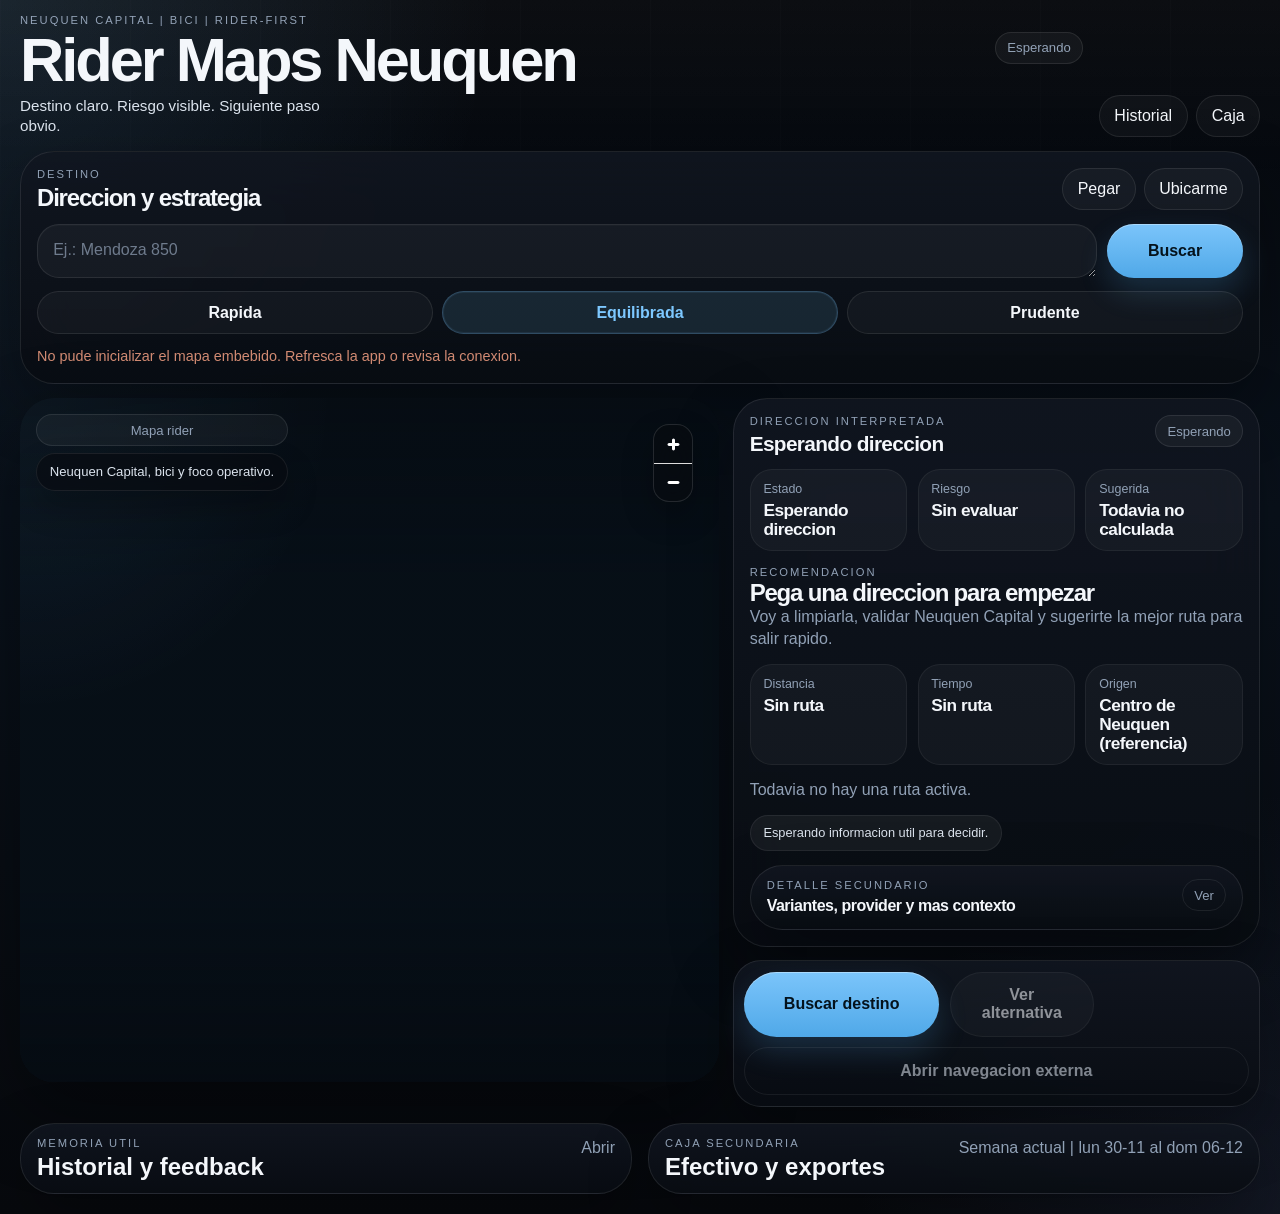
==== commit 8dec8da6: "fix: make rider map visible and stable on mobile layout" ====
--- a/index.html
+++ b/index.html
@@ -44,109 +44,127 @@
       </header>
 
       <main class="main-layout">
-        <section class="map-experience">
-          <div id="map" class="map-canvas" aria-label="Mapa de Neuquen Capital"></div>
-          <div class="map-veil" aria-hidden="true"></div>
-
-          <div class="experience-overlay">
-            <section class="top-overlay">
-              <article class="command-dock">
-                <div class="dock-head">
+        <section class="primary-layout">
+          <article class="command-dock">
+            <div class="dock-head">
+              <div>
+                <p class="section-kicker">Destino</p>
+                <h2>Direccion y estrategia</h2>
+              </div>
+              <div class="utility-row">
+                <button class="mini-button" id="paste-address-button" type="button">Pegar</button>
+                <button class="mini-button" id="use-location-button" type="button">Ubicarme</button>
+              </div>
+            </div>
+
+            <div class="address-row">
+              <label class="sr-only" for="address-input">Direccion del cliente</label>
+              <textarea
+                id="address-input"
+                class="address-input"
+                rows="1"
+                placeholder="Ej.: Mendoza 850"
+                autocomplete="street-address"
+                spellcheck="false"
+              ></textarea>
+              <button class="button button-primary" id="search-address-button" type="button">
+                Buscar
+              </button>
+            </div>
+
+            <div class="strategy-switch" role="tablist" aria-label="Estrategia de ruta">
+              <button class="strategy-button" type="button" data-strategy="fast">Rapida</button>
+              <button class="strategy-button" type="button" data-strategy="balanced">Equilibrada</button>
+              <button class="strategy-button" type="button" data-strategy="cautious">Prudente</button>
+            </div>
+
+            <p class="inline-status" id="map-status" role="status" aria-live="polite">
+              Esperando una direccion para interpretar y rutear.
+            </p>
+          </article>
+
+          <section class="map-stage" aria-label="Mapa principal">
+            <div class="map-experience">
+              <div id="map" class="map-canvas" aria-label="Mapa de Neuquen Capital"></div>
+              <div class="map-veil" aria-hidden="true"></div>
+              <div class="map-glance" aria-hidden="true">
+                <span class="status-pill is-neutral">Mapa rider</span>
+                <p class="map-glance-copy">Neuquen Capital, bici y foco operativo.</p>
+              </div>
+            </div>
+          </section>
+
+          <section class="decision-panel">
+            <article class="state-card">
+              <div class="state-topline">
+                <div>
+                  <p class="mini-label">Direccion interpretada</p>
+                  <strong id="interpreted-address">Esperando direccion</strong>
+                </div>
+                <span class="status-pill is-neutral" id="address-state-badge">Esperando</span>
+              </div>
+
+              <div class="state-grid">
+                <article class="state-metric">
+                  <span>Estado</span>
+                  <strong id="resolution-status">Esperando direccion</strong>
+                </article>
+                <article class="state-metric">
+                  <span>Riesgo</span>
+                  <strong id="operational-risk">Sin evaluar</strong>
+                </article>
+                <article class="state-metric">
+                  <span>Sugerida</span>
+                  <strong id="recommended-route">Sin ruta</strong>
+                </article>
+              </div>
+
+              <div class="decision-block">
+                <p class="mini-label">Recomendacion</p>
+                <h3 id="recommendation-title">Pega una direccion para empezar</h3>
+                <p id="recommendation-copy">
+                  Voy a limpiarla, validar Neuquen Capital y sugerirte la mejor ruta para salir rapido.
+                </p>
+              </div>
+
+              <div class="route-overview">
+                <article class="overview-metric">
+                  <span>Distancia</span>
+                  <strong id="route-distance">Sin ruta</strong>
+                </article>
+                <article class="overview-metric">
+                  <span>Tiempo</span>
+                  <strong id="route-duration">Sin ruta</strong>
+                </article>
+                <article class="overview-metric">
+                  <span>Origen</span>
+                  <strong id="origin-summary">Referencia</strong>
+                </article>
+              </div>
+
+              <div class="route-context">
+                <p class="route-why" id="route-why">
+                  Todavia no hay una ruta activa.
+                </p>
+              </div>
+
+              <div class="reason-list" id="reason-list" aria-live="polite"></div>
+
+              <details class="insight-drawer" id="route-insights">
+                <summary>
                   <div>
-                    <p class="section-kicker">Destino</p>
-                    <h2>Pega una direccion y deja que la app piense por vos</h2>
+                    <p class="mini-label">Detalle secundario</p>
+                    <strong>Variantes, provider y mas contexto</strong>
                   </div>
-                  <div class="utility-row">
-                    <button class="mini-button" id="paste-address-button" type="button">Pegar</button>
-                    <button class="mini-button" id="use-location-button" type="button">Mi ubicacion</button>
-                  </div>
+                  <span class="drawer-action">Ver</span>
+                </summary>
+
+                <div class="insight-panel">
+                  <p class="provider-note" id="route-provider-note">Provider: esperando</p>
+                  <div class="route-list" id="route-list" aria-live="polite"></div>
                 </div>
-
-                <div class="address-row">
-                  <label class="sr-only" for="address-input">Direccion del cliente</label>
-                  <textarea
-                    id="address-input"
-                    class="address-input"
-                    rows="2"
-                    placeholder="Ej.: Mendoza 850"
-                    autocomplete="street-address"
-                    spellcheck="false"
-                  ></textarea>
-                  <button class="button button-primary" id="search-address-button" type="button">
-                    Buscar
-                  </button>
-                </div>
-
-                <div class="strategy-switch" role="tablist" aria-label="Estrategia de ruta">
-                  <button class="strategy-button" type="button" data-strategy="fast">Rapida</button>
-                  <button class="strategy-button" type="button" data-strategy="balanced">Equilibrada</button>
-                  <button class="strategy-button" type="button" data-strategy="cautious">Prudente</button>
-                </div>
-
-                <p class="inline-status" id="map-status" role="status" aria-live="polite">
-                  Esperando una direccion para interpretar y rutear.
-                </p>
-              </article>
-
-              <article class="state-card">
-                <div class="state-topline">
-                  <div>
-                    <p class="mini-label">Direccion interpretada</p>
-                    <strong id="interpreted-address">Esperando direccion</strong>
-                  </div>
-                  <span class="status-pill is-neutral" id="address-state-badge">Esperando</span>
-                </div>
-
-                <div class="state-grid">
-                  <article class="state-metric">
-                    <span>Estado</span>
-                    <strong id="resolution-status">Esperando direccion</strong>
-                  </article>
-                  <article class="state-metric">
-                    <span>Riesgo operativo</span>
-                    <strong id="operational-risk">Sin evaluar</strong>
-                  </article>
-                  <article class="state-metric">
-                    <span>Ruta sugerida</span>
-                    <strong id="recommended-route">Todavia no calculada</strong>
-                  </article>
-                </div>
-
-                <div class="decision-block">
-                  <p class="mini-label">Recomendacion</p>
-                  <h3 id="recommendation-title">Pega una direccion para empezar</h3>
-                  <p id="recommendation-copy">
-                    Voy a limpiarla, validar Neuquen Capital y sugerirte la mejor ruta para salir rapido.
-                  </p>
-                </div>
-
-                <div class="reason-list" id="reason-list" aria-live="polite"></div>
-
-                <div class="route-overview">
-                  <article class="overview-metric">
-                    <span>Distancia</span>
-                    <strong id="route-distance">Sin ruta</strong>
-                  </article>
-                  <article class="overview-metric">
-                    <span>Tiempo</span>
-                    <strong id="route-duration">Sin ruta</strong>
-                  </article>
-                  <article class="overview-metric">
-                    <span>Ahora</span>
-                    <strong id="origin-summary">Origen de referencia</strong>
-                  </article>
-                </div>
-
-                <div class="route-context">
-                  <p class="route-why" id="route-why">
-                    Todavia no hay una ruta activa.
-                  </p>
-                  <p class="provider-note" id="route-provider-note">Provider: esperando</p>
-                </div>
-
-                <div class="route-list" id="route-list" aria-live="polite"></div>
-              </article>
-            </section>
+              </details>
+            </article>
 
             <div class="bottom-action-bar">
               <button class="button button-primary" id="primary-action-button" type="button">
@@ -159,145 +177,149 @@
                 Abrir navegacion externa
               </button>
             </div>
-          </div>
+          </section>
         </section>
 
         <section class="secondary-layout">
-          <article class="secondary-card" id="history-anchor">
-            <div class="section-head">
+          <details class="secondary-drawer" id="history-anchor">
+            <summary class="secondary-toggle">
               <div>
                 <p class="section-kicker">Memoria util</p>
                 <h2>Historial y feedback</h2>
               </div>
-              <span class="muted-copy">Persistencia local</span>
-            </div>
-
-            <div class="secondary-grid">
-              <section class="subpanel">
-                <div class="subpanel-head">
-                  <p class="mini-label">Destinos recientes</p>
-                </div>
-                <div class="history-list" id="history-list" aria-live="polite"></div>
-              </section>
-
-              <section class="subpanel">
-                <div class="subpanel-head feedback-head">
-                  <p class="mini-label">Feedback rapido</p>
-                  <div class="feedback-strip" aria-label="Feedback rapido de ruta">
-                    <button class="feedback-button" type="button" data-feedback="good">Ruta buena</button>
-                    <button class="feedback-button" type="button" data-feedback="awkward">Ruta incomoda</button>
-                    <button class="feedback-button" type="button" data-feedback="zone">Zona complicada</button>
+              <span class="muted-copy">Abrir</span>
+            </summary>
+
+            <article class="secondary-card">
+              <div class="secondary-grid">
+                <section class="subpanel">
+                  <div class="subpanel-head">
+                    <p class="mini-label">Destinos recientes</p>
                   </div>
-                </div>
-                <div class="feedback-list" id="feedback-list" aria-live="polite"></div>
-              </section>
-            </div>
-          </article>
-
-          <article class="secondary-card" id="cash-anchor">
-            <div class="section-head">
+                  <div class="history-list" id="history-list" aria-live="polite"></div>
+                </section>
+
+                <section class="subpanel">
+                  <div class="subpanel-head feedback-head">
+                    <p class="mini-label">Feedback rapido</p>
+                    <div class="feedback-strip" aria-label="Feedback rapido de ruta">
+                      <button class="feedback-button" type="button" data-feedback="good">Ruta buena</button>
+                      <button class="feedback-button" type="button" data-feedback="awkward">Ruta incomoda</button>
+                      <button class="feedback-button" type="button" data-feedback="zone">Zona complicada</button>
+                    </div>
+                  </div>
+                  <div class="feedback-list" id="feedback-list" aria-live="polite"></div>
+                </section>
+              </div>
+            </article>
+          </details>
+
+          <details class="secondary-drawer" id="cash-anchor">
+            <summary class="secondary-toggle">
               <div>
                 <p class="section-kicker">Caja secundaria</p>
-                <h2>Efectivo sin competir con el mapa</h2>
+                <h2>Efectivo y exportes</h2>
               </div>
               <span class="muted-copy" id="cash-summary-range">Semana actual</span>
-            </div>
-
-            <div class="cash-layout">
-              <section class="subpanel">
-                <form id="cash-form" novalidate>
-                  <div class="field-grid">
+            </summary>
+
+            <article class="secondary-card">
+              <div class="cash-layout">
+                <section class="subpanel">
+                  <form id="cash-form" novalidate>
+                    <div class="field-grid">
+                      <label class="field">
+                        <span>Monto en efectivo</span>
+                        <input
+                          id="cash-amount"
+                          name="amount"
+                          class="input"
+                          type="number"
+                          inputmode="decimal"
+                          min="0.01"
+                          step="0.01"
+                          placeholder="0"
+                          required
+                        >
+                      </label>
+
+                      <label class="field">
+                        <span>Fecha y hora</span>
+                        <input
+                          id="cash-datetime"
+                          name="createdAt"
+                          class="input"
+                          type="datetime-local"
+                          required
+                        >
+                      </label>
+                    </div>
+
                     <label class="field">
-                      <span>Monto en efectivo</span>
-                      <input
-                        id="cash-amount"
-                        name="amount"
-                        class="input"
-                        type="number"
-                        inputmode="decimal"
-                        min="0.01"
-                        step="0.01"
-                        placeholder="0"
-                        required
-                      >
+                      <span>Direccion asociada</span>
+                      <div class="field-inline">
+                        <input
+                          id="cash-address"
+                          name="address"
+                          class="input"
+                          type="text"
+                          list="address-suggestions"
+                          placeholder="Opcional"
+                          autocomplete="off"
+                        >
+                        <button class="mini-button" id="use-last-address-button" type="button">Usar ultima</button>
+                      </div>
+                      <datalist id="address-suggestions"></datalist>
                     </label>
 
                     <label class="field">
-                      <span>Fecha y hora</span>
-                      <input
-                        id="cash-datetime"
-                        name="createdAt"
-                        class="input"
-                        type="datetime-local"
-                        required
-                      >
+                      <span>Observacion</span>
+                      <textarea
+                        id="cash-notes"
+                        name="notes"
+                        class="input input-area"
+                        rows="3"
+                        maxlength="220"
+                        placeholder="Opcional"
+                      ></textarea>
                     </label>
+
+                    <div class="cash-actions">
+                      <button class="button button-secondary" type="submit">Guardar efectivo</button>
+                      <button class="button button-ghost" id="export-pdf-button" type="button">Exportar PDF</button>
+                      <button class="button button-ghost" id="export-excel-button" type="button">Exportar Excel</button>
+                    </div>
+
+                    <p class="inline-status" id="cash-status" role="status" aria-live="polite">
+                      Registra efectivo sin salir del flujo principal.
+                    </p>
+                    <p class="provider-note" id="export-status" role="status" aria-live="polite">
+                      Exporta cuando necesites cerrar o enviar caja.
+                    </p>
+                  </form>
+                </section>
+
+                <section class="subpanel">
+                  <div class="cash-summary">
+                    <article class="state-metric">
+                      <span>Total del dia</span>
+                      <strong id="stat-day-total">$ 0</strong>
+                    </article>
+                    <article class="state-metric">
+                      <span>Registros del dia</span>
+                      <strong id="stat-day-count">0</strong>
+                    </article>
+                    <article class="state-metric">
+                      <span>Total semanal</span>
+                      <strong id="stat-week-total">$ 0</strong>
+                    </article>
                   </div>
 
-                  <label class="field">
-                    <span>Direccion asociada</span>
-                    <div class="field-inline">
-                      <input
-                        id="cash-address"
-                        name="address"
-                        class="input"
-                        type="text"
-                        list="address-suggestions"
-                        placeholder="Opcional"
-                        autocomplete="off"
-                      >
-                      <button class="mini-button" id="use-last-address-button" type="button">Usar ultima</button>
-                    </div>
-                    <datalist id="address-suggestions"></datalist>
-                  </label>
-
-                  <label class="field">
-                    <span>Observacion</span>
-                    <textarea
-                      id="cash-notes"
-                      name="notes"
-                      class="input input-area"
-                      rows="3"
-                      maxlength="220"
-                      placeholder="Opcional"
-                    ></textarea>
-                  </label>
-
-                  <div class="cash-actions">
-                    <button class="button button-secondary" type="submit">Guardar efectivo</button>
-                    <button class="button button-ghost" id="export-pdf-button" type="button">Exportar PDF</button>
-                    <button class="button button-ghost" id="export-excel-button" type="button">Exportar Excel</button>
-                  </div>
-
-                  <p class="inline-status" id="cash-status" role="status" aria-live="polite">
-                    Registra efectivo sin salir del flujo principal.
-                  </p>
-                  <p class="provider-note" id="export-status" role="status" aria-live="polite">
-                    Exporta cuando necesites cerrar o enviar caja.
-                  </p>
-                </form>
-              </section>
-
-              <section class="subpanel">
-                <div class="cash-summary">
-                  <article class="state-metric">
-                    <span>Total del dia</span>
-                    <strong id="stat-day-total">$ 0</strong>
-                  </article>
-                  <article class="state-metric">
-                    <span>Registros del dia</span>
-                    <strong id="stat-day-count">0</strong>
-                  </article>
-                  <article class="state-metric">
-                    <span>Total semanal</span>
-                    <strong id="stat-week-total">$ 0</strong>
-                  </article>
-                </div>
-
-                <div class="entry-list" id="cash-list" aria-live="polite"></div>
-              </section>
-            </div>
-          </article>
+                  <div class="entry-list" id="cash-list" aria-live="polite"></div>
+                </section>
+              </div>
+            </article>
+          </details>
         </section>
       </main>
     </div>
--- a/styles.css
+++ b/styles.css
@@ -26,6 +26,8 @@
   --radius-sm: 13px;
   --content-width: 1360px;
   --header-height: 6.5rem;
+  --map-height-mobile: clamp(23rem, 62vh, 46rem);
+  --map-height-desktop: clamp(31rem, 76vh, 58rem);
 }
 
 *,
@@ -42,6 +44,7 @@
 body {
   margin: 0;
   min-height: 100vh;
+  overflow-x: hidden;
   font-family: "SF Pro Display", "Segoe UI Variable Text", "Aptos", sans-serif;
   -webkit-font-smoothing: antialiased;
   text-rendering: optimizeLegibility;
@@ -109,9 +112,9 @@
   width: min(100%, var(--content-width));
   margin-inline: auto;
   padding:
-    calc(1.15rem + env(safe-area-inset-top))
-    1rem
-    calc(2rem + env(safe-area-inset-bottom));
+    calc(0.9rem + env(safe-area-inset-top))
+    0.9rem
+    calc(1.25rem + env(safe-area-inset-bottom));
 }
 
 .app-header,
@@ -124,7 +127,7 @@
 .app-header {
   display: grid;
   gap: 1rem;
-  margin-bottom: 1.2rem;
+  margin-bottom: 0.9rem;
 }
 
 .brand-row,
@@ -179,9 +182,9 @@
 
 .brand-copy {
   max-width: 38ch;
-  margin: 0.7rem 0 0;
-  font-size: 1rem;
-  line-height: 1.45;
+  margin: 0.45rem 0 0;
+  font-size: 0.95rem;
+  line-height: 1.35;
   color: var(--text-soft);
 }
 
@@ -265,25 +268,66 @@
 }
 
 .main-layout,
+.primary-layout,
 .secondary-layout,
 .secondary-grid,
-.cash-layout {
+.cash-layout,
+.field-grid,
+.cash-actions,
+.cash-summary,
+.route-overview,
+.state-grid,
+.route-list {
   display: grid;
   gap: 1rem;
 }
 
+.main-layout,
+.primary-layout,
+.map-stage,
+.decision-panel,
+.state-card,
+.command-dock {
+  min-width: 0;
+}
+
+.primary-layout,
+.decision-panel,
+.command-dock,
+.state-card,
+.subpanel,
+.route-context,
+.insight-panel {
+  display: grid;
+  gap: 0.85rem;
+}
+
+.map-stage {
+  min-width: 0;
+}
+
 .map-experience {
   position: relative;
-  min-height: min(88vh, 920px);
-  border-radius: 38px;
+  height: var(--map-height-mobile);
+  min-height: 58svh;
+  max-height: 68svh;
+  border-radius: 34px;
   overflow: clip;
   box-shadow: var(--shadow-float);
   background: var(--bg-soft);
 }
 
+@supports (height: 1dvh) {
+  .map-experience {
+    height: clamp(23rem, 62dvh, 46rem);
+    max-height: 68dvh;
+  }
+}
+
 .map-canvas {
   width: 100%;
-  min-height: min(88vh, 920px);
+  height: 100%;
+  min-height: 100%;
   background: #071019;
 }
 
@@ -332,36 +376,40 @@
   inset: 0;
   pointer-events: none;
   background:
-    linear-gradient(180deg, rgba(5, 8, 12, 0.74) 0%, rgba(5, 8, 12, 0.2) 24%, rgba(5, 8, 12, 0.18) 66%, rgba(5, 8, 12, 0.8) 100%),
-    radial-gradient(circle at top left, rgba(125, 200, 255, 0.08), transparent 30%);
-}
-
-.experience-overlay {
+    linear-gradient(180deg, rgba(5, 8, 12, 0.42) 0%, rgba(5, 8, 12, 0.12) 26%, rgba(5, 8, 12, 0.12) 72%, rgba(5, 8, 12, 0.52) 100%),
+    radial-gradient(circle at top left, rgba(125, 200, 255, 0.09), transparent 32%);
+}
+
+.map-glance {
   position: absolute;
-  inset: 0;
+  top: 1rem;
+  left: 1rem;
+  z-index: 2;
   display: grid;
-  align-content: space-between;
-  padding: 1rem;
+  gap: 0.45rem;
   pointer-events: none;
-}
-
-.top-overlay,
-.route-list,
-.reason-list,
-.cash-summary,
-.field-grid,
-.cash-actions,
-.route-overview,
-.state-grid {
-  display: grid;
-  gap: 0.8rem;
+  max-width: min(72%, 18rem);
+}
+
+.map-glance-copy {
+  margin: 0;
+  padding: 0.55rem 0.8rem;
+  border-radius: 999px;
+  background: rgba(8, 11, 17, 0.68);
+  border: 1px solid rgba(255, 255, 255, 0.08);
+  color: var(--text-soft);
+  font-size: 0.82rem;
+  line-height: 1.35;
+  box-shadow: 0 16px 32px rgba(0, 0, 0, 0.22);
+  backdrop-filter: blur(18px);
 }
 
 .command-dock,
 .state-card,
-.secondary-card,
 .subpanel,
 .bottom-action-bar,
+.insight-drawer,
+.secondary-drawer,
 .toast {
   border: 1px solid var(--line);
   background:
@@ -372,30 +420,41 @@
 
 .command-dock,
 .state-card,
-.secondary-card,
-.subpanel {
+.subpanel,
+.insight-drawer,
+.secondary-drawer {
   border-radius: var(--radius-2xl);
 }
 
 .command-dock,
 .state-card,
-.secondary-card {
-  pointer-events: auto;
-}
-
-.command-dock,
-.state-card,
-.secondary-card,
 .subpanel {
   padding: 1rem;
 }
 
 .command-dock h2,
 .section-head h2,
+.secondary-toggle h2,
 .decision-block h3 {
-  font-size: clamp(1.2rem, 2.6vw, 1.85rem);
-  line-height: 1.02;
+  margin: 0;
+  font-size: clamp(1.08rem, 2.3vw, 1.5rem);
+  line-height: 1.04;
   font-weight: 660;
+}
+
+.dock-head,
+.state-topline,
+.feedback-head,
+.field-inline,
+.route-card-top,
+.entry-topline,
+.feedback-topline,
+.insight-drawer summary,
+.secondary-toggle {
+  display: flex;
+  align-items: flex-start;
+  justify-content: space-between;
+  gap: 0.9rem;
 }
 
 .utility-row,
@@ -407,13 +466,13 @@
 
 .address-row {
   display: grid;
-  gap: 0.7rem;
+  gap: 0.65rem;
 }
 
 .address-input,
 .input {
   width: 100%;
-  padding: 0.95rem 1rem;
+  padding: 0.88rem 0.95rem;
   border: 1px solid var(--line);
   border-radius: var(--radius-lg);
   background: rgba(255, 255, 255, 0.04);
@@ -426,9 +485,10 @@
 }
 
 .address-input {
-  min-height: 4.25rem;
-  resize: none;
-  font-size: 1.05rem;
+  min-height: 3.35rem;
+  max-height: 7.5rem;
+  resize: vertical;
+  font-size: 1rem;
   line-height: 1.35;
 }
 
@@ -448,11 +508,13 @@
 }
 
 .strategy-switch {
+  display: grid;
   grid-template-columns: repeat(3, minmax(0, 1fr));
+  gap: 0.55rem;
 }
 
 .strategy-button {
-  min-height: 2.8rem;
+  min-height: 2.65rem;
   font-weight: 620;
 }
 
@@ -467,9 +529,9 @@
   display: inline-flex;
   align-items: center;
   justify-content: center;
-  min-height: 3.15rem;
+  min-height: 3rem;
   width: 100%;
-  padding: 0.9rem 1.15rem;
+  padding: 0.85rem 1.1rem;
   border-radius: 999px;
   font-weight: 640;
   transition:
@@ -502,9 +564,9 @@
 
 .inline-status {
   margin: 0;
-  min-height: 1.4rem;
-  font-size: 0.94rem;
-  line-height: 1.45;
+  min-height: 1.25rem;
+  font-size: 0.9rem;
+  line-height: 1.35;
 }
 
 .inline-status.is-success {
@@ -524,7 +586,8 @@
 .overview-metric strong,
 .route-card strong,
 .history-address,
-.entry-amount {
+.entry-amount,
+.insight-drawer summary strong {
   display: block;
   color: var(--text);
   font-weight: 660;
@@ -532,18 +595,20 @@
 }
 
 .state-topline strong {
-  font-size: clamp(1.1rem, 2.5vw, 1.5rem);
+  font-size: clamp(1rem, 2.2vw, 1.3rem);
   line-height: 1.08;
-  max-width: 20ch;
-}
-
-.state-grid {
+  max-width: 24ch;
+}
+
+.state-grid,
+.route-overview {
   grid-template-columns: repeat(3, minmax(0, 1fr));
+  gap: 0.65rem;
 }
 
 .state-metric,
 .overview-metric {
-  padding: 0.9rem 0.95rem;
+  padding: 0.75rem 0.8rem;
   border-radius: var(--radius-lg);
   background: rgba(255, 255, 255, 0.035);
   border: 1px solid rgba(255, 255, 255, 0.06);
@@ -552,14 +617,15 @@
 .state-metric span,
 .overview-metric span {
   display: block;
-  margin-bottom: 0.35rem;
+  margin-bottom: 0.28rem;
   color: var(--muted);
-  font-size: 0.85rem;
+  font-size: 0.78rem;
+  line-height: 1.2;
 }
 
 .state-metric strong,
 .overview-metric strong {
-  font-size: clamp(1rem, 2vw, 1.24rem);
+  font-size: clamp(0.93rem, 1.9vw, 1.08rem);
   line-height: 1.08;
 }
 
@@ -568,37 +634,31 @@
 .route-why,
 .muted-copy {
   margin: 0;
-  line-height: 1.45;
+  line-height: 1.4;
 }
 
 .reason-list {
-  grid-template-columns: repeat(auto-fit, minmax(160px, 1fr));
+  display: flex;
+  flex-wrap: wrap;
+  gap: 0.55rem;
 }
 
 .reason-chip {
   display: inline-flex;
   align-items: center;
-  min-height: 2.45rem;
-  padding: 0.65rem 0.85rem;
+  min-height: 2.2rem;
+  padding: 0.55rem 0.8rem;
   border-radius: 999px;
   background: rgba(255, 255, 255, 0.05);
   border: 1px solid rgba(255, 255, 255, 0.07);
   color: var(--text-soft);
-  font-size: 0.82rem;
-  line-height: 1.35;
-}
-
-.route-context {
-  display: grid;
-  gap: 0.35rem;
-}
-
-.route-overview {
-  grid-template-columns: repeat(3, minmax(0, 1fr));
+  font-size: 0.8rem;
+  line-height: 1.3;
 }
 
 .route-list {
-  grid-template-columns: repeat(auto-fit, minmax(220px, 1fr));
+  grid-template-columns: 1fr;
+  gap: 0.7rem;
 }
 
 .route-card,
@@ -624,22 +684,13 @@
   background: rgba(125, 200, 255, 0.09);
 }
 
-.route-card-top,
-.entry-topline,
-.feedback-topline {
-  display: flex;
-  align-items: flex-start;
-  justify-content: space-between;
-  gap: 0.75rem;
-}
-
 .route-card p,
 .entry-item p,
 .feedback-item p,
 .history-button span {
   margin: 0.45rem 0 0;
-  font-size: 0.9rem;
-  line-height: 1.4;
+  font-size: 0.88rem;
+  line-height: 1.38;
 }
 
 .route-card-tags {
@@ -687,21 +738,62 @@
   color: var(--text-soft);
 }
 
+.insight-drawer,
+.secondary-drawer {
+  overflow: hidden;
+}
+
+.insight-drawer summary,
+.secondary-toggle {
+  list-style: none;
+  cursor: pointer;
+  padding: 0.85rem 1rem;
+}
+
+.insight-drawer summary::-webkit-details-marker,
+.secondary-toggle::-webkit-details-marker {
+  display: none;
+}
+
+.drawer-action {
+  display: inline-flex;
+  align-items: center;
+  min-height: 2rem;
+  padding: 0.25rem 0.7rem;
+  border-radius: 999px;
+  border: 1px solid rgba(255, 255, 255, 0.08);
+  color: var(--muted);
+  font-size: 0.82rem;
+  white-space: nowrap;
+}
+
+.insight-drawer[open] .drawer-action,
+.secondary-drawer[open] .secondary-toggle .muted-copy {
+  color: var(--accent);
+}
+
+.insight-panel {
+  padding: 0 1rem 1rem;
+}
+
+.secondary-card {
+  padding: 0 1rem 1rem;
+}
+
 .bottom-action-bar {
-  pointer-events: auto;
-  align-self: end;
   display: grid;
-  gap: 0.75rem;
-  padding: 0.75rem;
-  border-radius: 30px;
-}
-
-.secondary-card {
-  padding: 1rem;
+  grid-template-columns: repeat(2, minmax(0, 1fr));
+  gap: 0.65rem;
+  padding: 0.65rem;
+  border-radius: 28px;
+}
+
+.bottom-action-bar .button-ghost {
+  grid-column: 1 / -1;
 }
 
 .subpanel {
-  background: rgba(255, 255, 255, 0.02);
+  background: rgba(255, 255, 255, 0.025);
 }
 
 .subpanel-head {
@@ -827,6 +919,32 @@
     align-items: end;
   }
 
+  .primary-layout {
+    grid-template-columns: minmax(0, 1.14fr) minmax(320px, 0.86fr);
+    grid-template-areas:
+      "dock dock"
+      "map decision";
+    align-items: start;
+  }
+
+  .command-dock {
+    grid-area: dock;
+  }
+
+  .map-stage {
+    grid-area: map;
+  }
+
+  .decision-panel {
+    grid-area: decision;
+  }
+
+  .map-experience {
+    height: var(--map-height-desktop);
+    min-height: 34rem;
+    max-height: none;
+  }
+
   .address-row {
     grid-template-columns: 1fr auto;
     align-items: stretch;
@@ -837,13 +955,8 @@
     min-width: 8.5rem;
   }
 
-  .top-overlay {
-    grid-template-columns: minmax(0, 1.04fr) minmax(320px, 0.96fr);
-    align-items: start;
-  }
-
   .bottom-action-bar {
-    grid-template-columns: minmax(0, 1.2fr) repeat(2, minmax(0, 0.8fr));
+    grid-template-columns: minmax(0, 1.15fr) repeat(2, minmax(0, 0.85fr));
   }
 }
 
@@ -851,12 +964,20 @@
   .secondary-layout {
     grid-template-columns: 1fr 1fr;
   }
+
+  .secondary-grid,
+  .cash-layout {
+    grid-template-columns: 1fr 1fr;
+  }
 }
 
 @media (max-width: 739px) {
-  .map-experience,
-  .map-canvas {
-    min-height: 94svh;
+  .app-shell {
+    padding-inline: 0.8rem;
+  }
+
+  .app-header {
+    gap: 0.55rem;
   }
 
   .brand-row {
@@ -864,36 +985,69 @@
   }
 
   .brand-row h1 {
-    max-width: 9ch;
-  }
-
-  .state-grid,
-  .route-overview,
-  .cash-summary,
-  .cash-actions,
-  .field-grid {
-    grid-template-columns: 1fr;
-  }
-
-  .reason-list,
-  .route-list,
-  .secondary-grid,
-  .cash-layout {
-    grid-template-columns: 1fr;
-  }
-
-  .experience-overlay {
-    padding: 0.85rem;
-  }
-
-  .bottom-action-bar {
-    margin-top: 0.75rem;
+    max-width: none;
+    font-size: clamp(1.8rem, 8vw, 2.35rem);
+  }
+
+  .brand-copy {
+    display: none;
+  }
+
+  .header-actions {
+    display: none;
+  }
+
+  .command-dock,
+  .state-card,
+  .subpanel,
+  .insight-drawer,
+  .secondary-drawer {
+    border-radius: 24px;
+  }
+
+  .command-dock,
+  .state-card,
+  .subpanel {
+    padding: 0.9rem;
+  }
+
+  .dock-head {
+    flex-direction: column;
+    align-items: stretch;
+  }
+
+  .utility-row {
+    width: 100%;
+  }
+
+  .utility-row .mini-button {
+    flex: 1 1 0;
   }
 
   .route-list {
     max-height: 12rem;
     overflow: auto;
     padding-right: 0.15rem;
+  }
+
+  .field-grid,
+  .cash-actions,
+  .cash-summary,
+  .secondary-grid,
+  .cash-layout {
+    grid-template-columns: 1fr;
+  }
+}
+
+@media (max-width: 420px) {
+  .state-grid,
+  .route-overview {
+    grid-template-columns: repeat(2, minmax(0, 1fr));
+  }
+
+  .state-grid .state-metric:last-child,
+  .route-overview .overview-metric:last-child {
+    grid-column: 1 / -1;
   }
 }
 
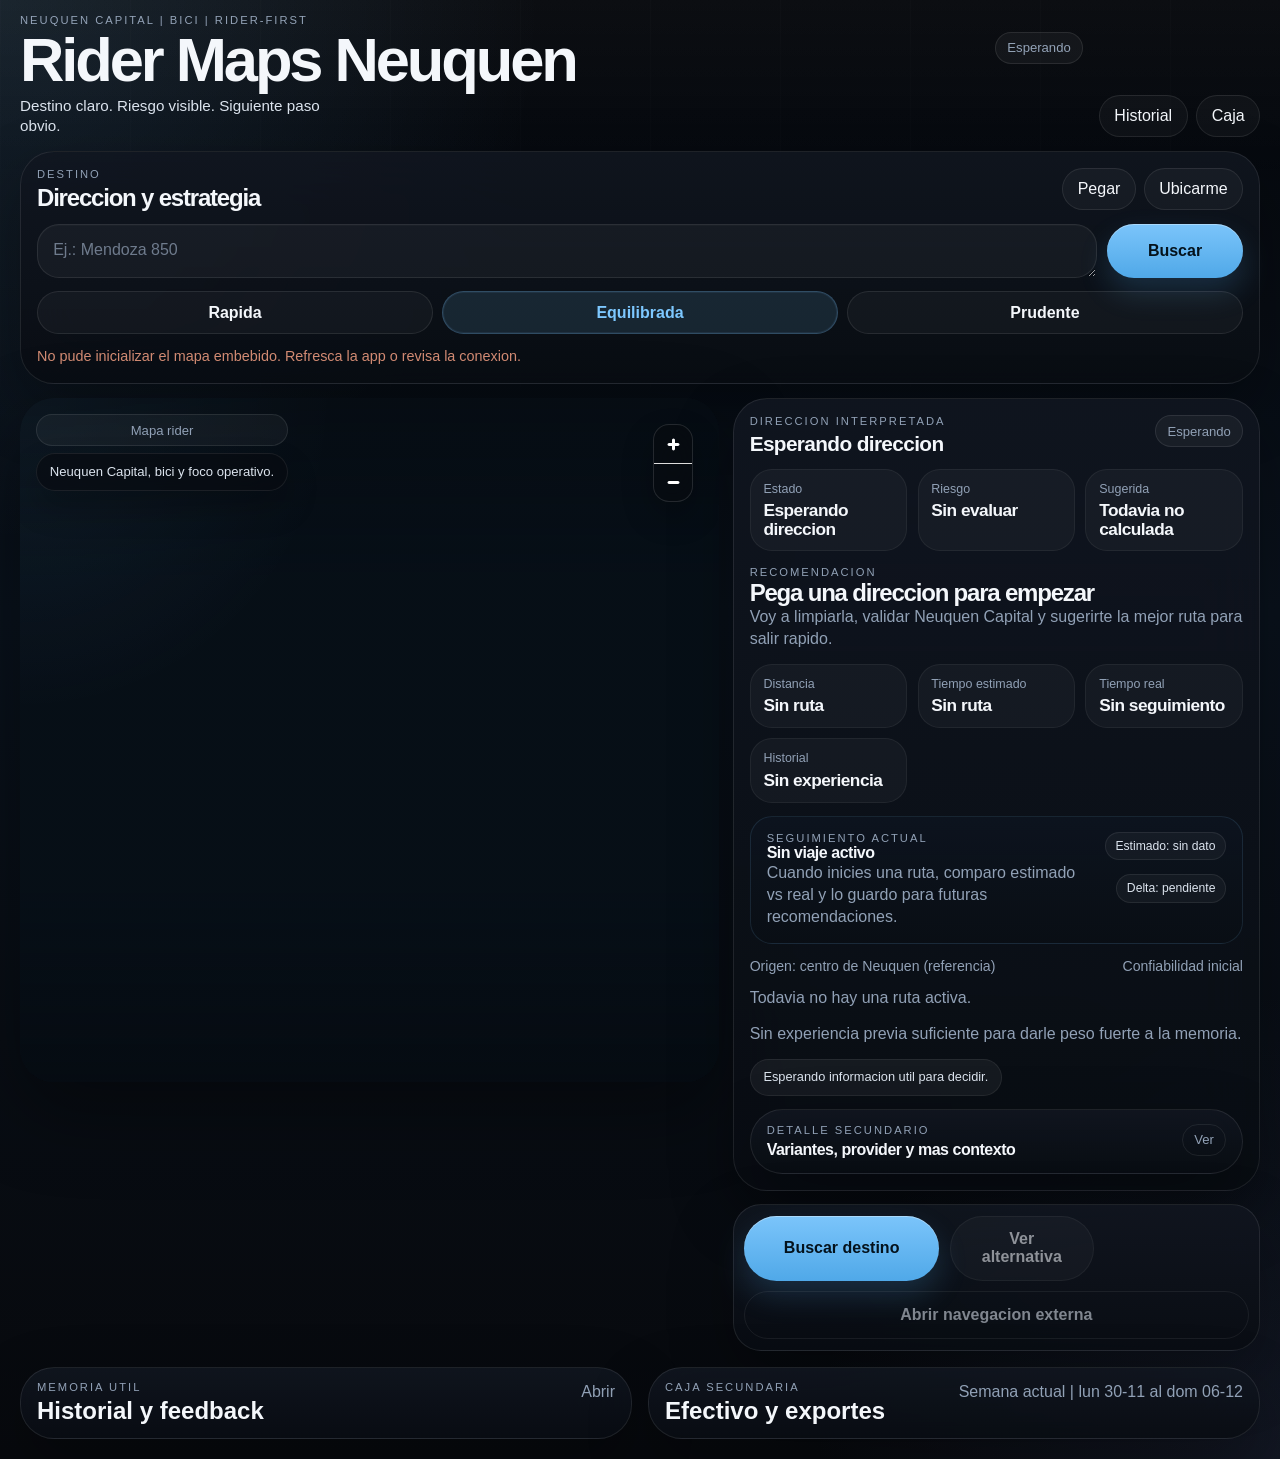
==== commit e8b09b52: "feat: add route learning and historical rider recommendations" ====
--- a/index.html
+++ b/index.html
@@ -133,18 +133,43 @@
                   <strong id="route-distance">Sin ruta</strong>
                 </article>
                 <article class="overview-metric">
-                  <span>Tiempo</span>
+                  <span>Tiempo estimado</span>
                   <strong id="route-duration">Sin ruta</strong>
                 </article>
                 <article class="overview-metric">
-                  <span>Origen</span>
-                  <strong id="origin-summary">Referencia</strong>
-                </article>
+                  <span>Tiempo real</span>
+                  <strong id="trip-live-duration">Sin seguimiento</strong>
+                </article>
+                <article class="overview-metric">
+                  <span>Historial</span>
+                  <strong id="route-history-summary">Sin experiencia</strong>
+                </article>
+              </div>
+
+              <div class="trip-strip" id="trip-strip" hidden>
+                <div>
+                  <p class="mini-label">Seguimiento actual</p>
+                  <strong id="trip-status-title">Sin viaje activo</strong>
+                  <p class="provider-note" id="trip-status-copy">
+                    Cuando inicies una ruta, comparo estimado vs real y lo guardo para futuras recomendaciones.
+                  </p>
+                </div>
+                <div class="trip-strip-metrics">
+                  <span class="tiny-pill is-accent" id="trip-estimated-pill">Estimado: sin dato</span>
+                  <span class="tiny-pill is-neutral" id="trip-delta-pill">Delta: pendiente</span>
+                </div>
               </div>
 
               <div class="route-context">
+                <div class="operational-strip">
+                  <span id="origin-summary">Origen: referencia</span>
+                  <span id="route-reliability">Confiabilidad inicial</span>
+                </div>
                 <p class="route-why" id="route-why">
                   Todavia no hay una ruta activa.
+                </p>
+                <p class="provider-note" id="route-history-detail">
+                  Sin experiencia previa suficiente para darle peso fuerte a la memoria.
                 </p>
               </div>
 
@@ -205,10 +230,20 @@
                     <div class="feedback-strip" aria-label="Feedback rapido de ruta">
                       <button class="feedback-button" type="button" data-feedback="good">Ruta buena</button>
                       <button class="feedback-button" type="button" data-feedback="awkward">Ruta incomoda</button>
-                      <button class="feedback-button" type="button" data-feedback="zone">Zona complicada</button>
+                      <button class="feedback-button" type="button" data-feedback="time_loss">Perdi tiempo</button>
+                      <button class="feedback-button" type="button" data-feedback="zone_issue">Zona complicada</button>
+                      <button class="feedback-button" type="button" data-feedback="reuse">La reusaria</button>
                     </div>
                   </div>
                   <div class="feedback-list" id="feedback-list" aria-live="polite"></div>
+                </section>
+
+                <section class="subpanel">
+                  <div class="subpanel-head">
+                    <p class="mini-label">Memoria operativa</p>
+                    <span class="muted-copy" id="trip-memory-count">0 viajes</span>
+                  </div>
+                  <div class="feedback-list" id="trip-memory-list" aria-live="polite"></div>
                 </section>
               </div>
             </article>
@@ -324,6 +359,68 @@
       </main>
     </div>
 
+    <dialog class="trip-sheet" id="post-trip-dialog">
+      <form class="trip-sheet-form" id="post-trip-form">
+        <div class="trip-sheet-head">
+          <div>
+            <p class="section-kicker">Cierre breve</p>
+            <h2>¿Como salio este viaje?</h2>
+          </div>
+          <button class="mini-button" id="dismiss-trip-dialog-button" type="button">Cerrar</button>
+        </div>
+
+        <p class="provider-note" id="post-trip-summary">
+          Voy a guardar tiempo real, desvio aproximado y tu feedback para mejorar futuras sugerencias.
+        </p>
+
+        <div class="feedback-check-grid">
+          <label class="feedback-check">
+            <input type="checkbox" name="tripFeedback" value="good">
+            <span>Buena</span>
+          </label>
+          <label class="feedback-check">
+            <input type="checkbox" name="tripFeedback" value="awkward">
+            <span>Incomoda</span>
+          </label>
+          <label class="feedback-check">
+            <input type="checkbox" name="tripFeedback" value="time_loss">
+            <span>Me hizo perder tiempo</span>
+          </label>
+          <label class="feedback-check">
+            <input type="checkbox" name="tripFeedback" value="zone_issue">
+            <span>Zona complicada</span>
+          </label>
+          <label class="feedback-check">
+            <input type="checkbox" name="tripFeedback" value="reuse">
+            <span>La volveria a usar</span>
+          </label>
+        </div>
+
+        <label class="feedback-check feedback-check-wide">
+          <input type="checkbox" name="hadDetour" id="post-trip-detour">
+          <span>Hubo desvio o demora fuera de lo normal</span>
+        </label>
+
+        <label class="field">
+          <span>Observacion corta</span>
+          <textarea
+            id="post-trip-observation"
+            name="observation"
+            class="input input-area"
+            rows="3"
+            maxlength="220"
+            placeholder="Opcional"
+          ></textarea>
+        </label>
+
+        <div class="cash-actions">
+          <button class="button button-secondary" id="save-trip-memory-button" type="submit">
+            Guardar aprendizaje
+          </button>
+        </div>
+      </form>
+    </dialog>
+
     <div class="toast-stack" id="toast-stack" aria-live="polite" aria-atomic="true"></div>
 
     <noscript>
--- a/styles.css
+++ b/styles.css
@@ -600,9 +600,13 @@
   max-width: 24ch;
 }
 
-.state-grid,
+.state-grid {
+  grid-template-columns: repeat(3, minmax(0, 1fr));
+  gap: 0.65rem;
+}
+
 .route-overview {
-  grid-template-columns: repeat(3, minmax(0, 1fr));
+  grid-template-columns: repeat(auto-fit, minmax(9rem, 1fr));
   gap: 0.65rem;
 }
 
@@ -714,6 +718,10 @@
   white-space: nowrap;
 }
 
+.tiny-pill.is-neutral {
+  color: var(--text-soft);
+}
+
 .tiny-pill.is-normal {
   color: var(--accent);
   border-color: rgba(125, 200, 255, 0.2);
@@ -955,9 +963,99 @@
     min-width: 8.5rem;
   }
 
-  .bottom-action-bar {
-    grid-template-columns: minmax(0, 1.15fr) repeat(2, minmax(0, 0.85fr));
-  }
+.bottom-action-bar {
+  grid-template-columns: minmax(0, 1.15fr) repeat(2, minmax(0, 0.85fr));
+  }
+}
+
+.subpanel-head,
+.trip-strip,
+.trip-strip-metrics,
+.operational-strip,
+.trip-sheet-head {
+  display: flex;
+  align-items: flex-start;
+  justify-content: space-between;
+  gap: 0.85rem;
+}
+
+.trip-strip {
+  padding: 0.9rem 1rem;
+  border-radius: var(--radius-lg);
+  border: 1px solid rgba(125, 200, 255, 0.12);
+  background: linear-gradient(180deg, rgba(13, 20, 31, 0.94), rgba(10, 14, 21, 0.92));
+}
+
+.trip-strip strong {
+  display: block;
+  color: var(--text);
+  font-size: 1rem;
+  letter-spacing: -0.03em;
+}
+
+.trip-strip p,
+.trip-sheet p {
+  margin: 0;
+}
+
+.trip-strip-metrics {
+  flex-wrap: wrap;
+  justify-content: flex-end;
+}
+
+.operational-strip {
+  flex-wrap: wrap;
+  color: var(--muted);
+  font-size: 0.88rem;
+}
+
+.trip-sheet {
+  width: min(36rem, calc(100vw - 1.4rem));
+  padding: 0;
+  border: 1px solid var(--line);
+  border-radius: 28px;
+  color: var(--text);
+  background:
+    linear-gradient(180deg, rgba(17, 22, 32, 0.98), rgba(9, 13, 19, 0.98));
+  box-shadow: var(--shadow-float);
+}
+
+.trip-sheet::backdrop {
+  background: rgba(0, 0, 0, 0.58);
+  backdrop-filter: blur(4px);
+}
+
+.trip-sheet-form {
+  display: grid;
+  gap: 1rem;
+  padding: 1rem;
+}
+
+.feedback-check-grid {
+  display: grid;
+  grid-template-columns: repeat(auto-fit, minmax(12rem, 1fr));
+  gap: 0.75rem;
+}
+
+.feedback-check {
+  display: flex;
+  align-items: center;
+  gap: 0.7rem;
+  padding: 0.9rem;
+  border-radius: var(--radius-lg);
+  border: 1px solid rgba(255, 255, 255, 0.08);
+  background: rgba(255, 255, 255, 0.035);
+  color: var(--text-soft);
+}
+
+.feedback-check input {
+  width: 1rem;
+  height: 1rem;
+  accent-color: var(--accent-strong);
+}
+
+.feedback-check-wide {
+  width: 100%;
 }
 
 @media (min-width: 980px) {
@@ -1030,6 +1128,17 @@
     padding-right: 0.15rem;
   }
 
+  .trip-strip,
+  .trip-sheet-head,
+  .operational-strip {
+    flex-direction: column;
+    align-items: stretch;
+  }
+
+  .trip-strip-metrics {
+    justify-content: flex-start;
+  }
+
   .field-grid,
   .cash-actions,
   .cash-summary,
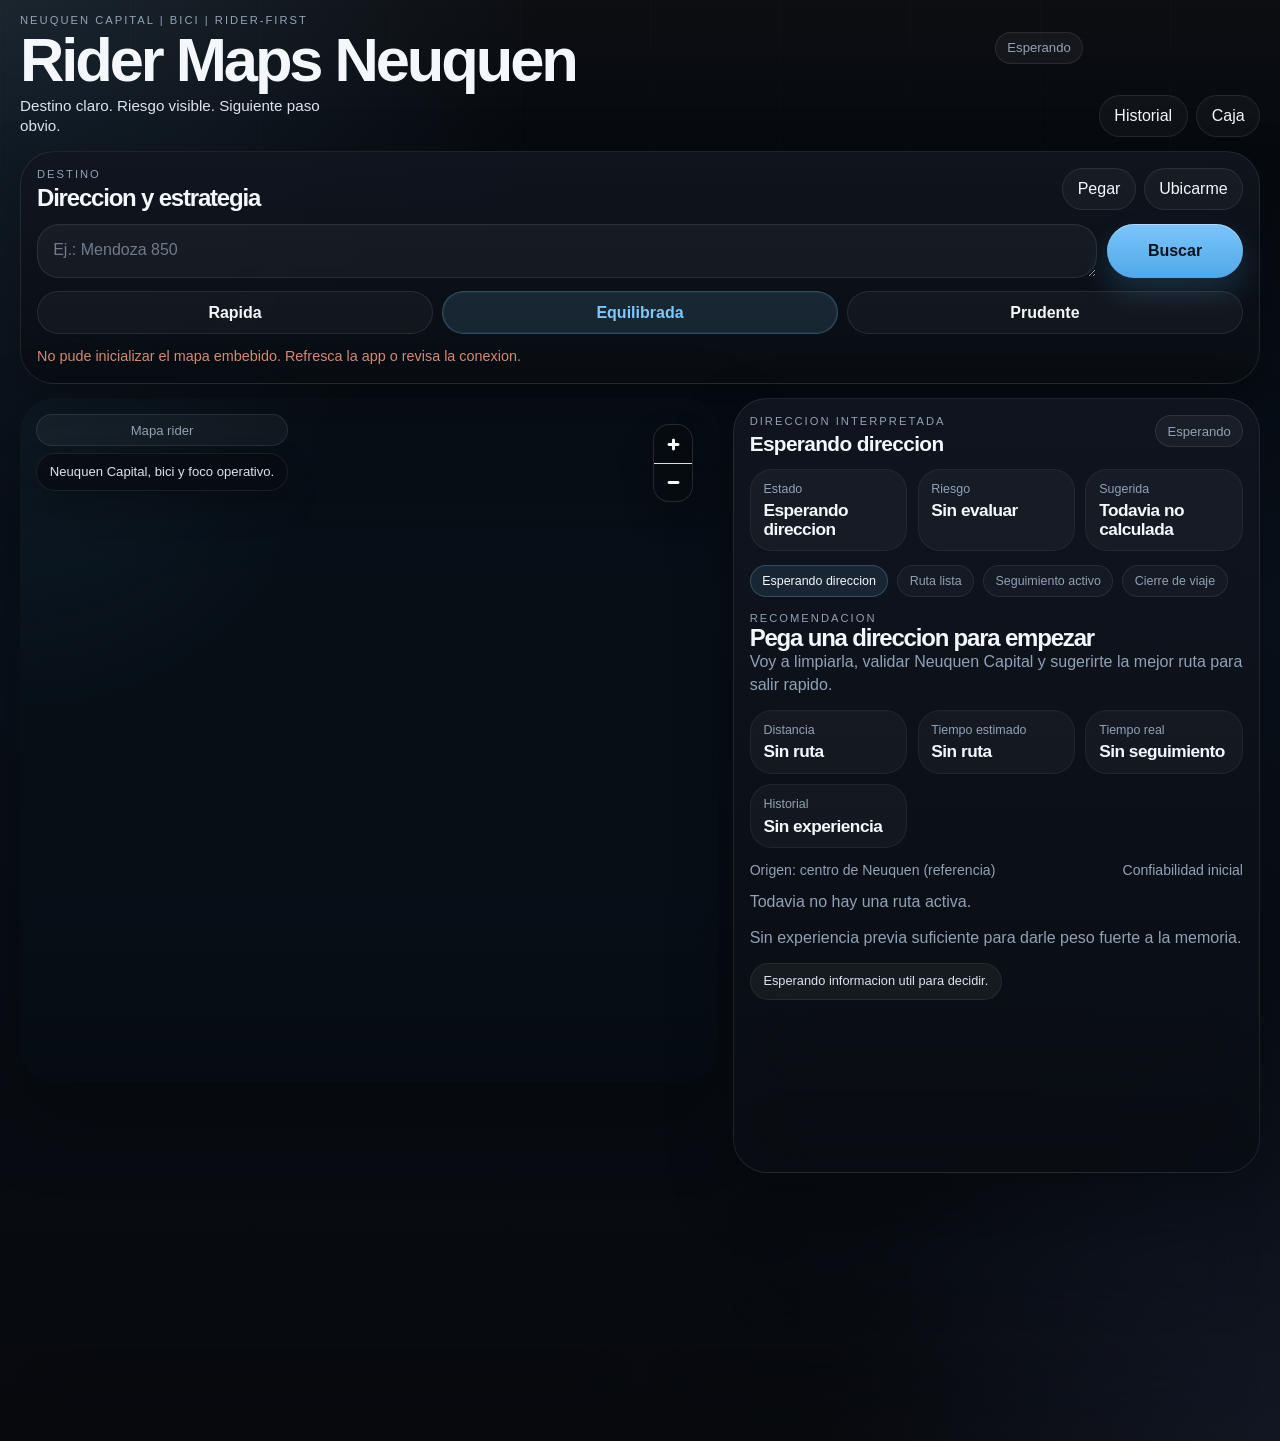
==== commit 1d721db4: "feat: polish rider map with trip mode, rerouting, recovery and smart favorites" ====
--- a/index.html
+++ b/index.html
@@ -119,6 +119,13 @@
                 </article>
               </div>
 
+              <div class="mode-strip" id="mode-strip" aria-label="Modo viaje">
+                <span class="mode-chip is-active" data-trip-stage="waiting">Esperando direccion</span>
+                <span class="mode-chip" data-trip-stage="route-ready">Ruta lista</span>
+                <span class="mode-chip" data-trip-stage="tracking">Seguimiento activo</span>
+                <span class="mode-chip" data-trip-stage="closing">Cierre de viaje</span>
+              </div>
+
               <div class="decision-block">
                 <p class="mini-label">Recomendacion</p>
                 <h3 id="recommendation-title">Pega una direccion para empezar</h3>
@@ -160,6 +167,19 @@
                 </div>
               </div>
 
+              <div class="deviation-alert" id="deviation-alert" hidden>
+                <div>
+                  <p class="mini-label">Desvio detectado</p>
+                  <strong id="deviation-alert-title">Sigues en ruta</strong>
+                  <p class="provider-note" id="deviation-alert-copy">
+                    Si te alejas de la ruta activa, te voy a ofrecer recalcular sin spamear.
+                  </p>
+                </div>
+                <button class="button button-secondary" id="recalculate-route-button" type="button">
+                  Recalcular
+                </button>
+              </div>
+
               <div class="route-context">
                 <div class="operational-strip">
                   <span id="origin-summary">Origen: referencia</span>
@@ -187,6 +207,48 @@
                 <div class="insight-panel">
                   <p class="provider-note" id="route-provider-note">Provider: esperando</p>
                   <div class="route-list" id="route-list" aria-live="polite"></div>
+                </div>
+              </details>
+
+              <details class="insight-drawer" id="place-memory-drawer">
+                <summary>
+                  <div>
+                    <p class="mini-label">Memoria local</p>
+                    <strong>Favoritas, accesos y notas del lugar</strong>
+                  </div>
+                  <span class="drawer-action">Ver</span>
+                </summary>
+
+                <div class="insight-panel">
+                  <p class="provider-note" id="place-memory-summary">
+                    Todavia no guardaste favoritas ni observaciones para este destino, calle o zona.
+                  </p>
+                  <div class="memory-tag-grid">
+                    <button class="memory-tag-button" type="button" data-place-tag="favorite">Favorita</button>
+                    <button class="memory-tag-button" type="button" data-place-tag="useful_access">Acceso util</button>
+                    <button class="memory-tag-button" type="button" data-place-tag="complicated_building">Edificio complicado</button>
+                    <button class="memory-tag-button" type="button" data-place-tag="awkward_street">Calle incomoda</button>
+                    <button class="memory-tag-button" type="button" data-place-tag="best_entry">Mejor entrada</button>
+                    <button class="memory-tag-button" type="button" data-place-tag="heavy_climb">Subida pesada</button>
+                    <button class="memory-tag-button" type="button" data-place-tag="night_avoid">Evitar de noche</button>
+                  </div>
+
+                  <label class="field">
+                    <span>Observacion corta</span>
+                    <textarea
+                      id="place-memory-note-input"
+                      class="input input-area"
+                      rows="3"
+                      maxlength="180"
+                      placeholder="Ej.: mejor entrada por lateral, timbre falla, subida pesada."
+                    ></textarea>
+                  </label>
+
+                  <div class="cash-actions">
+                    <button class="button button-secondary" id="save-place-memory-button" type="button">
+                      Guardar memoria local
+                    </button>
+                  </div>
                 </div>
               </details>
             </article>
@@ -244,6 +306,14 @@
                     <span class="muted-copy" id="trip-memory-count">0 viajes</span>
                   </div>
                   <div class="feedback-list" id="trip-memory-list" aria-live="polite"></div>
+                </section>
+
+                <section class="subpanel">
+                  <div class="subpanel-head">
+                    <p class="mini-label">Favoritas y accesos</p>
+                    <span class="muted-copy" id="place-memory-count">0 guardadas</span>
+                  </div>
+                  <div class="feedback-list" id="place-memory-list" aria-live="polite"></div>
                 </section>
               </div>
             </article>
--- a/styles.css
+++ b/styles.css
@@ -36,6 +36,10 @@
   box-sizing: border-box;
 }
 
+[hidden] {
+  display: none !important;
+}
+
 html {
   min-height: 100%;
   scroll-behavior: smooth;
@@ -464,6 +468,13 @@
   gap: 0.5rem;
 }
 
+.mode-strip,
+.memory-tag-grid {
+  display: flex;
+  flex-wrap: wrap;
+  gap: 0.55rem;
+}
+
 .address-row {
   display: grid;
   gap: 0.65rem;
@@ -581,6 +592,30 @@
   color: var(--danger);
 }
 
+.mode-chip {
+  display: inline-flex;
+  align-items: center;
+  min-height: 2rem;
+  padding: 0.4rem 0.72rem;
+  border-radius: 999px;
+  border: 1px solid rgba(255, 255, 255, 0.08);
+  background: rgba(255, 255, 255, 0.03);
+  color: var(--muted);
+  font-size: 0.78rem;
+  white-space: nowrap;
+}
+
+.mode-chip.is-active {
+  color: var(--text);
+  border-color: rgba(125, 200, 255, 0.24);
+  background: rgba(125, 200, 255, 0.1);
+}
+
+.mode-chip.is-complete {
+  color: var(--success);
+  border-color: rgba(142, 210, 191, 0.2);
+}
+
 .state-topline strong,
 .state-metric strong,
 .overview-metric strong,
@@ -746,6 +781,53 @@
   color: var(--text-soft);
 }
 
+.deviation-alert {
+  display: flex;
+  align-items: flex-start;
+  justify-content: space-between;
+  gap: 0.85rem;
+  padding: 0.9rem 1rem;
+  border-radius: var(--radius-lg);
+  border: 1px solid rgba(211, 169, 108, 0.18);
+  background: linear-gradient(180deg, rgba(29, 24, 15, 0.68), rgba(17, 14, 9, 0.82));
+}
+
+.deviation-alert strong {
+  display: block;
+  color: var(--text);
+  font-size: 0.96rem;
+  letter-spacing: -0.02em;
+}
+
+.deviation-alert .button {
+  width: auto;
+  min-width: 8.75rem;
+}
+
+.memory-tag-button {
+  min-height: 2.25rem;
+  padding: 0.6rem 0.82rem;
+  border-radius: 999px;
+  border: 1px solid rgba(255, 255, 255, 0.1);
+  background: rgba(255, 255, 255, 0.035);
+  color: var(--text-soft);
+  transition:
+    transform 160ms ease,
+    border-color 180ms ease,
+    background-color 180ms ease,
+    color 180ms ease;
+}
+
+.memory-tag-button:hover:not(:disabled) {
+  transform: translateY(-1px);
+}
+
+.memory-tag-button.is-active {
+  border-color: rgba(125, 200, 255, 0.24);
+  background: rgba(125, 200, 255, 0.1);
+  color: var(--accent);
+}
+
 .insight-drawer,
 .secondary-drawer {
   overflow: hidden;
@@ -1130,13 +1212,18 @@
 
   .trip-strip,
   .trip-sheet-head,
-  .operational-strip {
+  .operational-strip,
+  .deviation-alert {
     flex-direction: column;
     align-items: stretch;
   }
 
   .trip-strip-metrics {
     justify-content: flex-start;
+  }
+
+  .deviation-alert .button {
+    width: 100%;
   }
 
   .field-grid,
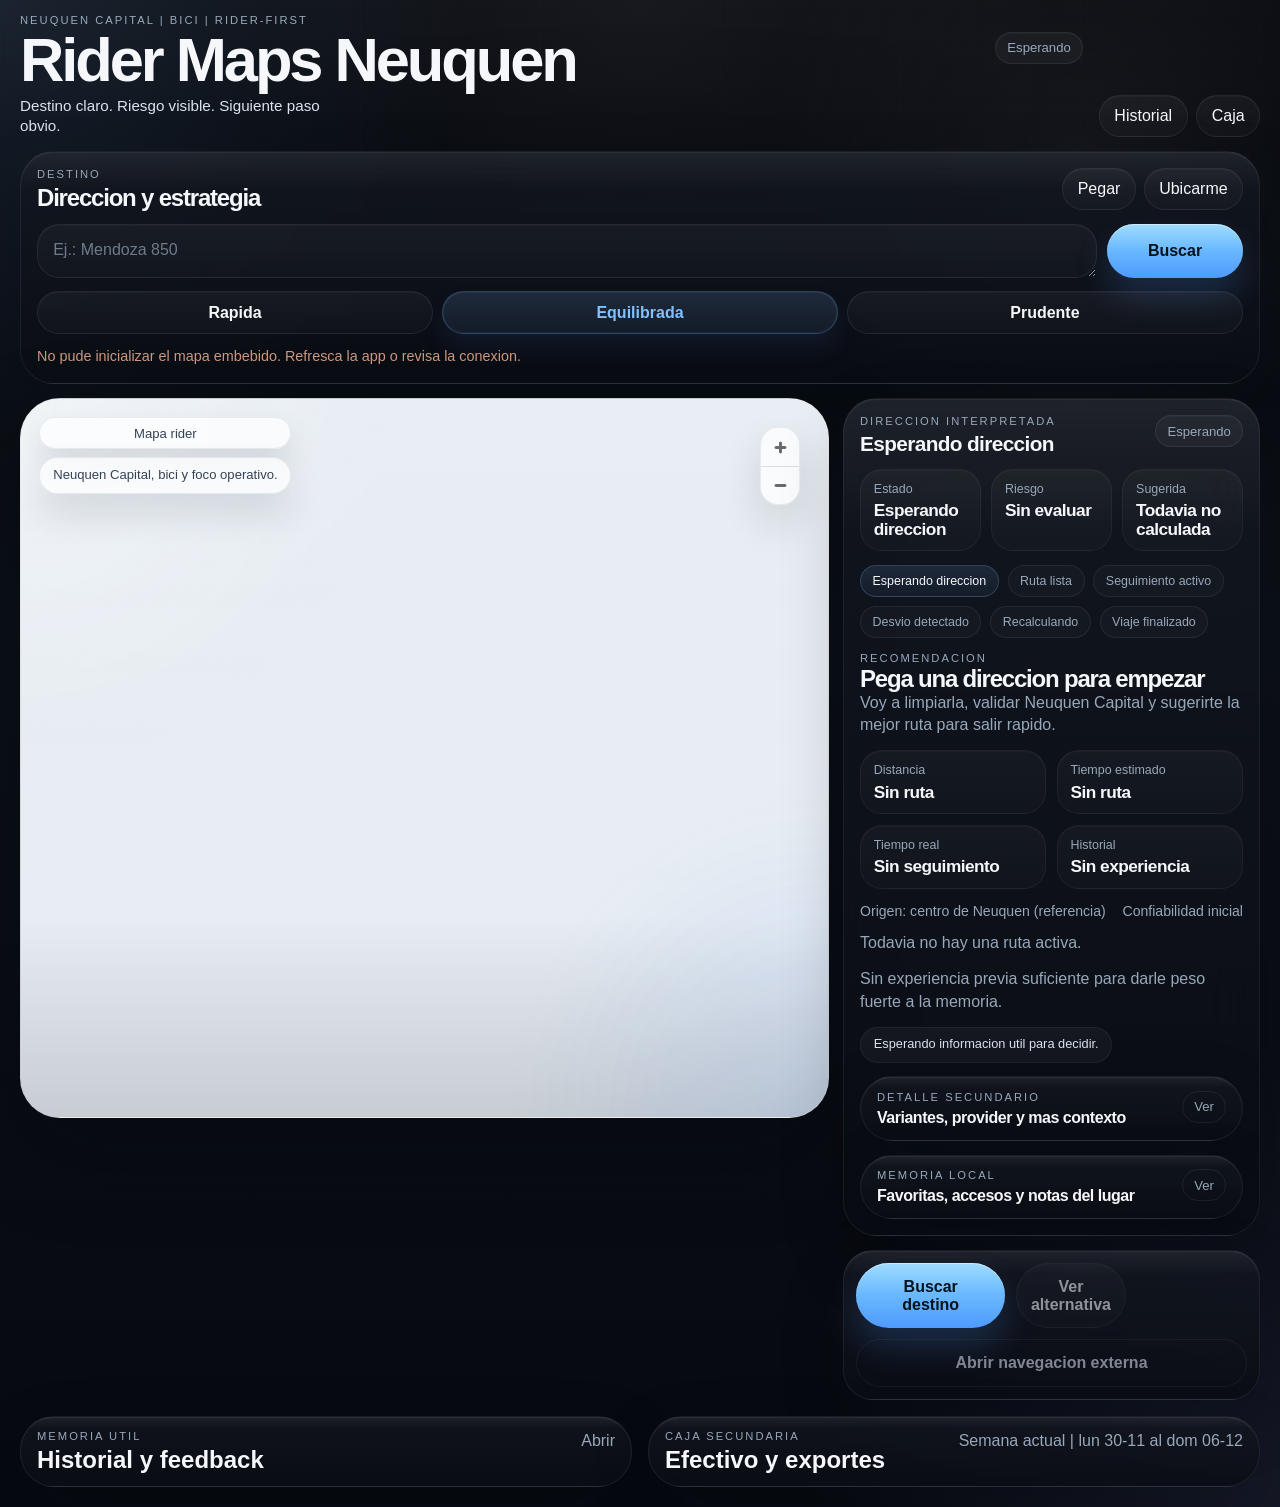
==== commit 103dea94: "feat: add live navigation updates and improve route legibility" ====
--- a/index.html
+++ b/index.html
@@ -91,6 +91,53 @@
                 <span class="status-pill is-neutral">Mapa rider</span>
                 <p class="map-glance-copy">Neuquen Capital, bici y foco operativo.</p>
               </div>
+              <section class="navigation-hud" id="navigation-hud" aria-live="polite" hidden>
+                <div class="navigation-hud-main">
+                  <div class="navigation-hud-copyblock">
+                    <span class="tiny-pill is-accent" id="navigation-hud-state">Ruta lista</span>
+                    <strong id="navigation-hud-title">Listo para navegar</strong>
+                    <p class="navigation-hud-copy" id="navigation-hud-copy">
+                      Voy a seguir tu ubicacion, mostrar avance y avisarte si conviene recalcular.
+                    </p>
+                  </div>
+
+                  <div class="navigation-hud-metrics">
+                    <article class="navigation-metric">
+                      <span>Falta</span>
+                      <strong id="navigation-remaining-time">Sin dato</strong>
+                    </article>
+                    <article class="navigation-metric">
+                      <span>Distancia</span>
+                      <strong id="navigation-remaining-distance">Sin dato</strong>
+                    </article>
+                  </div>
+                </div>
+
+                <div class="navigation-progress">
+                  <div class="navigation-progress-topline">
+                    <span>Avance</span>
+                    <strong id="navigation-progress-pill">En preparacion</strong>
+                  </div>
+                  <div class="navigation-progress-track" aria-hidden="true">
+                    <span class="navigation-progress-bar" id="navigation-progress-bar"></span>
+                  </div>
+                </div>
+
+                <div class="navigation-hud-actions">
+                  <button class="button button-secondary" id="center-on-user-button" type="button">
+                    Recentrar
+                  </button>
+                  <button class="button button-secondary" id="hud-recalculate-button" type="button">
+                    Recalcular
+                  </button>
+                  <button class="button button-secondary" id="pause-navigation-button" type="button">
+                    Pausar
+                  </button>
+                  <button class="button button-primary" id="finish-navigation-button" type="button">
+                    Finalizar
+                  </button>
+                </div>
+              </section>
             </div>
           </section>
 
@@ -123,7 +170,9 @@
                 <span class="mode-chip is-active" data-trip-stage="waiting">Esperando direccion</span>
                 <span class="mode-chip" data-trip-stage="route-ready">Ruta lista</span>
                 <span class="mode-chip" data-trip-stage="tracking">Seguimiento activo</span>
-                <span class="mode-chip" data-trip-stage="closing">Cierre de viaje</span>
+                <span class="mode-chip" data-trip-stage="off-route">Desvio detectado</span>
+                <span class="mode-chip" data-trip-stage="recalculating">Recalculando</span>
+                <span class="mode-chip" data-trip-stage="closing">Viaje finalizado</span>
               </div>
 
               <div class="decision-block">
--- a/styles.css
+++ b/styles.css
@@ -1,24 +1,24 @@
 :root {
   color-scheme: dark;
-  --bg: #07090d;
-  --bg-soft: #0b0f16;
-  --surface: rgba(12, 16, 24, 0.8);
-  --surface-strong: rgba(15, 19, 28, 0.92);
-  --surface-muted: rgba(255, 255, 255, 0.035);
-  --line: rgba(255, 255, 255, 0.09);
-  --line-strong: rgba(255, 255, 255, 0.16);
-  --text: #f4f7fb;
-  --text-soft: #dce4ee;
-  --muted: #91a1b6;
-  --accent: #7dc8ff;
-  --accent-strong: #57b9ff;
-  --accent-soft: rgba(125, 200, 255, 0.14);
-  --warning: #d3a96c;
-  --danger: #d48c74;
-  --night: #8ea0dd;
-  --success: #8ed2bf;
-  --shadow-soft: 0 24px 64px rgba(0, 0, 0, 0.28);
-  --shadow-float: 0 30px 80px rgba(0, 0, 0, 0.36);
+  --bg: #070a11;
+  --bg-soft: #0c1119;
+  --surface: rgba(18, 22, 31, 0.62);
+  --surface-strong: rgba(13, 17, 24, 0.82);
+  --surface-muted: rgba(255, 255, 255, 0.03);
+  --line: rgba(255, 255, 255, 0.07);
+  --line-strong: rgba(255, 255, 255, 0.14);
+  --text: #f5f7fb;
+  --text-soft: #dbe3ee;
+  --muted: #98a8bb;
+  --accent: #82c1ff;
+  --accent-strong: #4f98ff;
+  --accent-soft: rgba(104, 170, 255, 0.14);
+  --warning: #d0ad7c;
+  --danger: #cf9980;
+  --night: #97a8e4;
+  --success: #93d2bf;
+  --shadow-soft: 0 24px 64px rgba(4, 8, 16, 0.2);
+  --shadow-float: 0 34px 92px rgba(4, 8, 16, 0.28);
   --radius-2xl: 34px;
   --radius-xl: 28px;
   --radius-lg: 22px;
@@ -26,8 +26,8 @@
   --radius-sm: 13px;
   --content-width: 1360px;
   --header-height: 6.5rem;
-  --map-height-mobile: clamp(23rem, 62vh, 46rem);
-  --map-height-desktop: clamp(31rem, 76vh, 58rem);
+  --map-height-mobile: clamp(24rem, 64vh, 48rem);
+  --map-height-desktop: clamp(34rem, 80vh, 60rem);
 }
 
 *,
@@ -54,9 +54,10 @@
   text-rendering: optimizeLegibility;
   color: var(--text);
   background:
-    radial-gradient(circle at top left, rgba(125, 200, 255, 0.12), transparent 28%),
-    radial-gradient(circle at bottom right, rgba(84, 104, 163, 0.14), transparent 24%),
-    linear-gradient(180deg, #05070b 0%, #09111b 42%, #07090d 100%);
+    radial-gradient(circle at top left, rgba(132, 193, 255, 0.12), transparent 24%),
+    radial-gradient(circle at 84% 10%, rgba(255, 255, 255, 0.05), transparent 18%),
+    radial-gradient(circle at bottom right, rgba(119, 132, 198, 0.12), transparent 24%),
+    linear-gradient(180deg, #06080d 0%, #0b1017 42%, #070910 100%);
 }
 
 body::before {
@@ -65,13 +66,14 @@
   inset: 0;
   pointer-events: none;
   background:
-    linear-gradient(180deg, rgba(255, 255, 255, 0.03), transparent 20%),
+    linear-gradient(180deg, rgba(255, 255, 255, 0.025), transparent 18%),
+    radial-gradient(circle at top center, rgba(255, 255, 255, 0.05), transparent 38%),
     repeating-linear-gradient(
       90deg,
-      rgba(255, 255, 255, 0.01) 0,
-      rgba(255, 255, 255, 0.01) 1px,
+      rgba(255, 255, 255, 0.006) 0,
+      rgba(255, 255, 255, 0.006) 1px,
       transparent 1px,
-      transparent 130px
+      transparent 180px
     );
   mask-image: linear-gradient(180deg, rgba(0, 0, 0, 1), transparent 86%);
 }
@@ -168,6 +170,10 @@
   font-size: clamp(2.3rem, 4.8vw, 4rem);
   line-height: 0.92;
   font-weight: 720;
+}
+
+.brand-row .status-pill {
+  flex: 0 0 auto;
 }
 
 .brand-copy,
@@ -205,8 +211,9 @@
   padding: 0.65rem 0.9rem;
   border-radius: 999px;
   border: 1px solid var(--line);
-  background: rgba(255, 255, 255, 0.035);
+  background: linear-gradient(180deg, rgba(255, 255, 255, 0.045), rgba(255, 255, 255, 0.022));
   color: var(--text);
+  box-shadow: inset 0 1px 0 rgba(255, 255, 255, 0.03);
   transition:
     transform 160ms ease,
     background-color 180ms ease,
@@ -241,10 +248,11 @@
   padding: 0.3rem 0.7rem;
   border-radius: 999px;
   border: 1px solid var(--line);
-  background: rgba(255, 255, 255, 0.045);
+  background: rgba(255, 255, 255, 0.04);
   color: var(--text-soft);
   font-size: 0.82rem;
   white-space: nowrap;
+  box-shadow: inset 0 1px 0 rgba(255, 255, 255, 0.03);
 }
 
 .status-pill.is-neutral {
@@ -312,19 +320,43 @@
 
 .map-experience {
   position: relative;
+  isolation: isolate;
   height: var(--map-height-mobile);
   min-height: 58svh;
   max-height: 68svh;
-  border-radius: 34px;
+  border-radius: 40px;
   overflow: clip;
+  border: 1px solid rgba(255, 255, 255, 0.16);
   box-shadow: var(--shadow-float);
-  background: var(--bg-soft);
+  background: linear-gradient(180deg, rgba(249, 251, 254, 0.92), rgba(221, 228, 236, 0.84));
+}
+
+.map-experience::before,
+.map-experience::after {
+  content: "";
+  position: absolute;
+  inset: 0;
+  pointer-events: none;
+}
+
+.map-experience::before {
+  border-radius: inherit;
+  box-shadow:
+    inset 0 1px 0 rgba(255, 255, 255, 0.68),
+    inset 0 -1px 0 rgba(10, 18, 29, 0.08);
+}
+
+.map-experience::after {
+  background:
+    radial-gradient(circle at top left, rgba(255, 255, 255, 0.22), transparent 34%),
+    radial-gradient(circle at bottom right, rgba(98, 149, 255, 0.08), transparent 28%);
+  z-index: 1;
 }
 
 @supports (height: 1dvh) {
   .map-experience {
-    height: clamp(23rem, 62dvh, 46rem);
-    max-height: 68dvh;
+    height: clamp(24rem, 64dvh, 48rem);
+    max-height: 70dvh;
   }
 }
 
@@ -332,11 +364,11 @@
   width: 100%;
   height: 100%;
   min-height: 100%;
-  background: #071019;
+  background: #e7edf3;
 }
 
 .map-canvas .maplibregl-canvas {
-  filter: saturate(0.94) brightness(0.82) contrast(1.03);
+  filter: saturate(0.88) brightness(1.02) contrast(1.03);
 }
 
 .map-canvas .maplibregl-control-container {
@@ -344,17 +376,17 @@
 }
 
 .map-canvas .maplibregl-ctrl-top-right {
-  top: 1rem;
-  right: 1rem;
+  top: 1.15rem;
+  right: 1.15rem;
 }
 
 .map-canvas .maplibregl-ctrl-group {
-  border: 1px solid rgba(255, 255, 255, 0.12);
-  border-radius: 16px;
+  border: 1px solid rgba(18, 27, 39, 0.08);
+  border-radius: 18px;
   overflow: hidden;
-  background: rgba(8, 11, 17, 0.74);
-  box-shadow: 0 14px 32px rgba(0, 0, 0, 0.24);
-  backdrop-filter: blur(18px);
+  background: rgba(255, 255, 255, 0.78);
+  box-shadow: 0 18px 38px rgba(22, 34, 49, 0.14);
+  backdrop-filter: blur(22px) saturate(1.14);
 }
 
 .map-canvas .maplibregl-ctrl button {
@@ -363,16 +395,21 @@
 }
 
 .map-canvas .maplibregl-ctrl button span {
-  filter: invert(1) brightness(1.7);
+  filter: none;
+  opacity: 0.76;
+}
+
+.map-canvas .maplibregl-ctrl button:hover {
+  background: rgba(16, 24, 34, 0.05);
 }
 
 .map-canvas .maplibregl-ctrl-attrib {
-  background: rgba(8, 11, 17, 0.7);
-  color: var(--muted);
+  background: rgba(255, 255, 255, 0.72);
+  color: #697586;
 }
 
 .map-canvas .maplibregl-ctrl-attrib a {
-  color: var(--text-soft);
+  color: #445062;
 }
 
 .map-veil {
@@ -380,32 +417,258 @@
   inset: 0;
   pointer-events: none;
   background:
-    linear-gradient(180deg, rgba(5, 8, 12, 0.42) 0%, rgba(5, 8, 12, 0.12) 26%, rgba(5, 8, 12, 0.12) 72%, rgba(5, 8, 12, 0.52) 100%),
-    radial-gradient(circle at top left, rgba(125, 200, 255, 0.09), transparent 32%);
+    linear-gradient(180deg, rgba(255, 255, 255, 0.08) 0%, rgba(255, 255, 255, 0.02) 24%, rgba(6, 10, 16, 0) 72%, rgba(6, 10, 16, 0.14) 100%),
+    radial-gradient(circle at top left, rgba(255, 255, 255, 0.22), transparent 34%),
+    radial-gradient(circle at bottom right, rgba(92, 156, 255, 0.08), transparent 30%);
+  z-index: 2;
 }
 
 .map-glance {
   position: absolute;
-  top: 1rem;
-  left: 1rem;
-  z-index: 2;
+  top: 1.15rem;
+  left: 1.15rem;
+  z-index: 3;
   display: grid;
   gap: 0.45rem;
   pointer-events: none;
   max-width: min(72%, 18rem);
 }
 
+.map-glance .status-pill {
+  background: rgba(255, 255, 255, 0.74);
+  border-color: rgba(20, 30, 43, 0.08);
+  color: #334255;
+  box-shadow: 0 14px 28px rgba(30, 40, 54, 0.12);
+}
+
 .map-glance-copy {
   margin: 0;
   padding: 0.55rem 0.8rem;
   border-radius: 999px;
-  background: rgba(8, 11, 17, 0.68);
-  border: 1px solid rgba(255, 255, 255, 0.08);
-  color: var(--text-soft);
+  background: rgba(255, 255, 255, 0.72);
+  border: 1px solid rgba(20, 30, 43, 0.08);
+  color: #334255;
   font-size: 0.82rem;
   line-height: 1.35;
-  box-shadow: 0 16px 32px rgba(0, 0, 0, 0.22);
-  backdrop-filter: blur(18px);
+  box-shadow: 0 18px 36px rgba(29, 40, 55, 0.14);
+  backdrop-filter: blur(22px) saturate(1.1);
+}
+
+.navigation-hud {
+  position: absolute;
+  right: 1rem;
+  bottom: 1rem;
+  left: 1rem;
+  z-index: 4;
+  display: grid;
+  gap: 0.8rem;
+  padding: 0.9rem;
+  border-radius: 28px;
+  border: 1px solid rgba(255, 255, 255, 0.18);
+  background:
+    linear-gradient(180deg, rgba(255, 255, 255, 0.56), rgba(255, 255, 255, 0.34)),
+    linear-gradient(180deg, rgba(18, 29, 43, 0.08), rgba(9, 16, 24, 0.16));
+  box-shadow:
+    0 22px 50px rgba(18, 28, 42, 0.18),
+    inset 0 1px 0 rgba(255, 255, 255, 0.62);
+  backdrop-filter: blur(24px) saturate(1.16);
+}
+
+.navigation-hud-main,
+.navigation-progress-topline,
+.navigation-hud-actions {
+  display: flex;
+  align-items: flex-start;
+  justify-content: space-between;
+  gap: 0.8rem;
+}
+
+.navigation-hud-copyblock {
+  display: grid;
+  gap: 0.45rem;
+  min-width: 0;
+}
+
+#navigation-hud-title {
+  display: block;
+  color: #1e2732;
+  font-size: clamp(1rem, 2.4vw, 1.18rem);
+  line-height: 1.02;
+  letter-spacing: -0.035em;
+}
+
+.navigation-hud-copy {
+  margin: 0;
+  color: #516071;
+  font-size: 0.82rem;
+  line-height: 1.38;
+  max-width: 33ch;
+}
+
+.navigation-hud .tiny-pill {
+  min-height: 1.72rem;
+  background: rgba(19, 29, 42, 0.08);
+  border-color: rgba(18, 28, 40, 0.08);
+  color: #324658;
+}
+
+.navigation-hud .tiny-pill.is-danger {
+  color: #935a3f;
+  border-color: rgba(158, 106, 79, 0.18);
+  background: rgba(198, 122, 87, 0.08);
+}
+
+.navigation-hud .tiny-pill.is-warning {
+  color: #8a6a37;
+  border-color: rgba(181, 143, 78, 0.18);
+  background: rgba(220, 179, 104, 0.1);
+}
+
+.navigation-hud .tiny-pill.is-success,
+.navigation-hud .tiny-pill.is-normal,
+.navigation-hud .tiny-pill.is-accent {
+  color: #225685;
+  border-color: rgba(84, 145, 216, 0.16);
+  background: rgba(104, 169, 255, 0.1);
+}
+
+.navigation-hud-metrics {
+  display: grid;
+  grid-template-columns: repeat(2, minmax(5.5rem, auto));
+  gap: 0.55rem;
+  flex: 0 0 auto;
+}
+
+.navigation-metric {
+  min-width: 0;
+  padding: 0.7rem 0.75rem;
+  border-radius: 18px;
+  background: rgba(255, 255, 255, 0.48);
+  border: 1px solid rgba(16, 26, 38, 0.06);
+  box-shadow: inset 0 1px 0 rgba(255, 255, 255, 0.45);
+}
+
+.navigation-metric span {
+  display: block;
+  margin-bottom: 0.2rem;
+  color: #738394;
+  font-size: 0.72rem;
+  text-transform: uppercase;
+  letter-spacing: 0.12em;
+}
+
+.navigation-metric strong {
+  display: block;
+  color: #1c2630;
+  font-size: 0.95rem;
+  line-height: 1.05;
+  letter-spacing: -0.03em;
+}
+
+.navigation-progress {
+  display: grid;
+  gap: 0.42rem;
+}
+
+.navigation-progress-topline {
+  align-items: center;
+  color: #5a6a7b;
+  font-size: 0.76rem;
+}
+
+.navigation-progress-topline strong {
+  color: #304456;
+  font-size: 0.84rem;
+  letter-spacing: -0.02em;
+}
+
+.navigation-progress-track {
+  position: relative;
+  height: 0.42rem;
+  overflow: hidden;
+  border-radius: 999px;
+  background: rgba(18, 29, 42, 0.1);
+}
+
+.navigation-progress-bar {
+  display: block;
+  width: 0;
+  height: 100%;
+  border-radius: inherit;
+  background: linear-gradient(90deg, #6ec3ff 0%, #4f9bff 45%, #2d6fff 100%);
+  box-shadow: 0 0 18px rgba(79, 155, 255, 0.22);
+  transition: width 220ms ease;
+}
+
+.navigation-hud-actions {
+  align-items: stretch;
+}
+
+.navigation-hud-actions .button {
+  min-height: 2.7rem;
+  padding-inline: 0.9rem;
+  font-size: 0.9rem;
+}
+
+.navigation-hud-actions .button-primary {
+  min-width: 7.2rem;
+}
+
+.user-bike-marker {
+  position: relative;
+  width: 44px;
+  height: 44px;
+  border-radius: 999px;
+  pointer-events: none;
+}
+
+.user-bike-marker::before,
+.user-bike-marker::after {
+  content: "";
+  position: absolute;
+  inset: 0;
+  border-radius: inherit;
+}
+
+.user-bike-marker::before {
+  background: radial-gradient(circle, rgba(109, 204, 255, 0.28) 0%, rgba(109, 204, 255, 0.08) 58%, transparent 78%);
+  filter: blur(8px);
+  transform: scale(1.12);
+}
+
+.user-bike-marker::after {
+  inset: 6px;
+  border: 1px solid rgba(255, 255, 255, 0.72);
+  background:
+    linear-gradient(180deg, rgba(13, 24, 37, 0.94), rgba(11, 19, 29, 0.88)),
+    radial-gradient(circle at top, rgba(134, 203, 255, 0.26), transparent 58%);
+  box-shadow:
+    0 18px 30px rgba(10, 16, 25, 0.28),
+    inset 0 1px 0 rgba(255, 255, 255, 0.14);
+}
+
+.user-bike-marker__glyph {
+  position: absolute;
+  inset: 9px;
+  border-radius: inherit;
+  background:
+    center / contain no-repeat url("./icons/bike-marker.svg"),
+    radial-gradient(circle, rgba(255, 255, 255, 0.16), transparent 70%);
+  transform: rotate(var(--bike-rotation, 0deg));
+  transform-origin: center;
+  transition: transform 220ms ease;
+}
+
+.user-bike-marker.is-paused::before {
+  background: radial-gradient(circle, rgba(158, 176, 198, 0.22) 0%, rgba(158, 176, 198, 0.08) 58%, transparent 76%);
+}
+
+.user-bike-marker.is-off-route::before {
+  background: radial-gradient(circle, rgba(230, 177, 110, 0.3) 0%, rgba(230, 177, 110, 0.09) 58%, transparent 76%);
+}
+
+.user-bike-marker.is-off-route::after {
+  border-color: rgba(210, 164, 108, 0.88);
 }
 
 .command-dock,
@@ -417,9 +680,12 @@
 .toast {
   border: 1px solid var(--line);
   background:
-    linear-gradient(180deg, rgba(17, 22, 32, 0.88), rgba(9, 13, 19, 0.92));
-  box-shadow: var(--shadow-soft);
-  backdrop-filter: blur(28px) saturate(1.08);
+    linear-gradient(180deg, rgba(255, 255, 255, 0.06), rgba(255, 255, 255, 0) 16%),
+    linear-gradient(180deg, rgba(20, 24, 33, 0.76), rgba(10, 13, 20, 0.88));
+  backdrop-filter: blur(28px) saturate(1.1);
+  box-shadow:
+    var(--shadow-soft),
+    inset 0 1px 0 rgba(255, 255, 255, 0.05);
 }
 
 .command-dock,
@@ -486,9 +752,9 @@
   padding: 0.88rem 0.95rem;
   border: 1px solid var(--line);
   border-radius: var(--radius-lg);
-  background: rgba(255, 255, 255, 0.04);
+  background: linear-gradient(180deg, rgba(255, 255, 255, 0.04), rgba(255, 255, 255, 0.02));
   color: var(--text);
-  box-shadow: inset 0 1px 0 rgba(255, 255, 255, 0.02);
+  box-shadow: inset 0 1px 0 rgba(255, 255, 255, 0.03);
   transition:
     background-color 180ms ease,
     border-color 180ms ease,
@@ -530,10 +796,12 @@
 }
 
 .strategy-button.is-active {
-  background: rgba(125, 200, 255, 0.12);
-  border-color: rgba(125, 200, 255, 0.24);
+  background: linear-gradient(180deg, rgba(124, 183, 255, 0.16), rgba(124, 183, 255, 0.08));
+  border-color: rgba(124, 183, 255, 0.22);
   color: var(--accent);
-  box-shadow: inset 0 0 0 1px rgba(125, 200, 255, 0.08);
+  box-shadow:
+    inset 0 0 0 1px rgba(124, 183, 255, 0.08),
+    0 14px 24px rgba(60, 115, 190, 0.12);
 }
 
 .button {
@@ -554,15 +822,15 @@
 }
 
 .button-primary {
-  background: linear-gradient(180deg, rgba(125, 200, 255, 0.98), rgba(87, 185, 255, 0.9));
+  background: linear-gradient(180deg, #a0dcff 0%, #6ab9ff 48%, #4e9aff 100%);
   color: #04121c;
   box-shadow:
-    inset 0 1px 0 rgba(255, 255, 255, 0.35),
-    0 14px 30px rgba(87, 185, 255, 0.18);
+    inset 0 1px 0 rgba(255, 255, 255, 0.45),
+    0 18px 34px rgba(78, 154, 255, 0.2);
 }
 
 .button-secondary {
-  background: rgba(255, 255, 255, 0.055);
+  background: linear-gradient(180deg, rgba(255, 255, 255, 0.055), rgba(255, 255, 255, 0.025));
   color: var(--text);
   border: 1px solid var(--line);
 }
@@ -570,7 +838,7 @@
 .button-ghost {
   background: transparent;
   color: var(--text-soft);
-  border: 1px solid rgba(255, 255, 255, 0.12);
+  border: 1px solid rgba(255, 255, 255, 0.1);
 }
 
 .inline-status {
@@ -598,8 +866,8 @@
   min-height: 2rem;
   padding: 0.4rem 0.72rem;
   border-radius: 999px;
-  border: 1px solid rgba(255, 255, 255, 0.08);
-  background: rgba(255, 255, 255, 0.03);
+  border: 1px solid rgba(255, 255, 255, 0.07);
+  background: rgba(255, 255, 255, 0.025);
   color: var(--muted);
   font-size: 0.78rem;
   white-space: nowrap;
@@ -607,8 +875,8 @@
 
 .mode-chip.is-active {
   color: var(--text);
-  border-color: rgba(125, 200, 255, 0.24);
-  background: rgba(125, 200, 255, 0.1);
+  border-color: rgba(126, 185, 255, 0.22);
+  background: linear-gradient(180deg, rgba(126, 185, 255, 0.13), rgba(126, 185, 255, 0.06));
 }
 
 .mode-chip.is-complete {
@@ -649,8 +917,9 @@
 .overview-metric {
   padding: 0.75rem 0.8rem;
   border-radius: var(--radius-lg);
-  background: rgba(255, 255, 255, 0.035);
-  border: 1px solid rgba(255, 255, 255, 0.06);
+  background: linear-gradient(180deg, rgba(255, 255, 255, 0.035), rgba(255, 255, 255, 0.018));
+  border: 1px solid rgba(255, 255, 255, 0.05);
+  box-shadow: inset 0 1px 0 rgba(255, 255, 255, 0.025);
 }
 
 .state-metric span,
@@ -688,8 +957,8 @@
   min-height: 2.2rem;
   padding: 0.55rem 0.8rem;
   border-radius: 999px;
-  background: rgba(255, 255, 255, 0.05);
-  border: 1px solid rgba(255, 255, 255, 0.07);
+  background: rgba(255, 255, 255, 0.04);
+  border: 1px solid rgba(255, 255, 255, 0.06);
   color: var(--text-soft);
   font-size: 0.8rem;
   line-height: 1.3;
@@ -707,9 +976,10 @@
   width: 100%;
   padding: 0.95rem 1rem;
   border-radius: var(--radius-lg);
-  border: 1px solid rgba(255, 255, 255, 0.07);
-  background: rgba(255, 255, 255, 0.035);
+  border: 1px solid rgba(255, 255, 255, 0.06);
+  background: linear-gradient(180deg, rgba(255, 255, 255, 0.04), rgba(255, 255, 255, 0.022));
   color: var(--text);
+  box-shadow: inset 0 1px 0 rgba(255, 255, 255, 0.02);
 }
 
 .route-card,
@@ -719,8 +989,11 @@
 
 .route-card.is-active,
 .history-button.is-active {
-  border-color: rgba(125, 200, 255, 0.22);
-  background: rgba(125, 200, 255, 0.09);
+  border-color: rgba(126, 185, 255, 0.2);
+  background: linear-gradient(180deg, rgba(126, 185, 255, 0.1), rgba(126, 185, 255, 0.05));
+  box-shadow:
+    inset 0 1px 0 rgba(255, 255, 255, 0.04),
+    0 12px 26px rgba(43, 111, 200, 0.1);
 }
 
 .route-card p,
@@ -746,8 +1019,8 @@
   min-height: 1.8rem;
   padding: 0.25rem 0.6rem;
   border-radius: 999px;
-  border: 1px solid rgba(255, 255, 255, 0.08);
-  background: rgba(255, 255, 255, 0.04);
+  border: 1px solid rgba(255, 255, 255, 0.07);
+  background: rgba(255, 255, 255, 0.038);
   color: var(--text-soft);
   font-size: 0.76rem;
   white-space: nowrap;
@@ -788,8 +1061,10 @@
   gap: 0.85rem;
   padding: 0.9rem 1rem;
   border-radius: var(--radius-lg);
-  border: 1px solid rgba(211, 169, 108, 0.18);
-  background: linear-gradient(180deg, rgba(29, 24, 15, 0.68), rgba(17, 14, 9, 0.82));
+  border: 1px solid rgba(208, 173, 124, 0.16);
+  background:
+    linear-gradient(180deg, rgba(255, 255, 255, 0.04), rgba(255, 255, 255, 0) 18%),
+    linear-gradient(180deg, rgba(35, 29, 20, 0.72), rgba(20, 17, 12, 0.84));
 }
 
 .deviation-alert strong {
@@ -808,8 +1083,8 @@
   min-height: 2.25rem;
   padding: 0.6rem 0.82rem;
   border-radius: 999px;
-  border: 1px solid rgba(255, 255, 255, 0.1);
-  background: rgba(255, 255, 255, 0.035);
+  border: 1px solid rgba(255, 255, 255, 0.08);
+  background: rgba(255, 255, 255, 0.03);
   color: var(--text-soft);
   transition:
     transform 160ms ease,
@@ -823,8 +1098,8 @@
 }
 
 .memory-tag-button.is-active {
-  border-color: rgba(125, 200, 255, 0.24);
-  background: rgba(125, 200, 255, 0.1);
+  border-color: rgba(126, 185, 255, 0.22);
+  background: linear-gradient(180deg, rgba(126, 185, 255, 0.12), rgba(126, 185, 255, 0.06));
   color: var(--accent);
 }
 
@@ -851,7 +1126,7 @@
   min-height: 2rem;
   padding: 0.25rem 0.7rem;
   border-radius: 999px;
-  border: 1px solid rgba(255, 255, 255, 0.08);
+  border: 1px solid rgba(255, 255, 255, 0.07);
   color: var(--muted);
   font-size: 0.82rem;
   white-space: nowrap;
@@ -874,8 +1149,8 @@
   display: grid;
   grid-template-columns: repeat(2, minmax(0, 1fr));
   gap: 0.65rem;
-  padding: 0.65rem;
-  border-radius: 28px;
+  padding: 0.75rem;
+  border-radius: 30px;
 }
 
 .bottom-action-bar .button-ghost {
@@ -883,7 +1158,7 @@
 }
 
 .subpanel {
-  background: rgba(255, 255, 255, 0.025);
+  background: linear-gradient(180deg, rgba(255, 255, 255, 0.026), rgba(255, 255, 255, 0.014));
 }
 
 .subpanel-head {
@@ -944,7 +1219,7 @@
   padding: 1rem;
   border-radius: var(--radius-lg);
   border: 1px solid rgba(255, 255, 255, 0.06);
-  background: rgba(255, 255, 255, 0.025);
+  background: rgba(255, 255, 255, 0.024);
   line-height: 1.55;
 }
 
@@ -964,7 +1239,9 @@
   max-width: min(88vw, 360px);
   padding: 0.92rem 1.1rem;
   border-radius: 999px;
-  background: rgba(15, 20, 29, 0.94);
+  background:
+    linear-gradient(180deg, rgba(255, 255, 255, 0.06), rgba(255, 255, 255, 0) 18%),
+    rgba(15, 20, 29, 0.94);
   color: var(--text);
   opacity: 0;
   transform: translateY(8px);
@@ -1010,7 +1287,7 @@
   }
 
   .primary-layout {
-    grid-template-columns: minmax(0, 1.14fr) minmax(320px, 0.86fr);
+    grid-template-columns: minmax(0, 1.32fr) minmax(320px, 0.68fr);
     grid-template-areas:
       "dock dock"
       "map decision";
@@ -1027,12 +1304,22 @@
 
   .decision-panel {
     grid-area: decision;
+    position: sticky;
+    top: max(0.85rem, env(safe-area-inset-top));
+    align-self: start;
   }
 
   .map-experience {
     height: var(--map-height-desktop);
-    min-height: 34rem;
+    min-height: 35rem;
     max-height: none;
+  }
+
+  .navigation-hud {
+    right: 1.15rem;
+    bottom: 1.15rem;
+    left: auto;
+    width: min(34rem, calc(100% - 2.3rem));
   }
 
   .address-row {
@@ -1045,8 +1332,8 @@
     min-width: 8.5rem;
   }
 
-.bottom-action-bar {
-  grid-template-columns: minmax(0, 1.15fr) repeat(2, minmax(0, 0.85fr));
+  .bottom-action-bar {
+    grid-template-columns: minmax(0, 1.15fr) repeat(2, minmax(0, 0.85fr));
   }
 }
 
@@ -1064,8 +1351,10 @@
 .trip-strip {
   padding: 0.9rem 1rem;
   border-radius: var(--radius-lg);
-  border: 1px solid rgba(125, 200, 255, 0.12);
-  background: linear-gradient(180deg, rgba(13, 20, 31, 0.94), rgba(10, 14, 21, 0.92));
+  border: 1px solid rgba(126, 185, 255, 0.12);
+  background:
+    linear-gradient(180deg, rgba(255, 255, 255, 0.05), rgba(255, 255, 255, 0) 18%),
+    linear-gradient(180deg, rgba(14, 21, 33, 0.88), rgba(10, 15, 22, 0.9));
 }
 
 .trip-strip strong {
@@ -1098,6 +1387,7 @@
   border-radius: 28px;
   color: var(--text);
   background:
+    linear-gradient(180deg, rgba(255, 255, 255, 0.06), rgba(255, 255, 255, 0) 18%),
     linear-gradient(180deg, rgba(17, 22, 32, 0.98), rgba(9, 13, 19, 0.98));
   box-shadow: var(--shadow-float);
 }
@@ -1125,8 +1415,8 @@
   gap: 0.7rem;
   padding: 0.9rem;
   border-radius: var(--radius-lg);
-  border: 1px solid rgba(255, 255, 255, 0.08);
-  background: rgba(255, 255, 255, 0.035);
+  border: 1px solid rgba(255, 255, 255, 0.07);
+  background: linear-gradient(180deg, rgba(255, 255, 255, 0.04), rgba(255, 255, 255, 0.02));
   color: var(--text-soft);
 }
 
@@ -1161,12 +1451,19 @@
   }
 
   .brand-row {
-    align-items: center;
+    align-items: flex-start;
+    flex-wrap: wrap;
+    gap: 0.35rem 0.55rem;
   }
 
   .brand-row h1 {
-    max-width: none;
+    flex: 1 1 auto;
+    max-width: 100%;
     font-size: clamp(1.8rem, 8vw, 2.35rem);
+  }
+
+  .brand-row .status-pill {
+    display: none;
   }
 
   .brand-copy {
@@ -1204,6 +1501,14 @@
     flex: 1 1 0;
   }
 
+  .navigation-hud {
+    left: 0.8rem;
+    right: 0.8rem;
+    bottom: 0.8rem;
+    padding: 0.82rem;
+    border-radius: 24px;
+  }
+
   .route-list {
     max-height: 12rem;
     overflow: auto;
@@ -1213,13 +1518,28 @@
   .trip-strip,
   .trip-sheet-head,
   .operational-strip,
-  .deviation-alert {
+  .deviation-alert,
+  .navigation-hud-main,
+  .navigation-hud-actions {
     flex-direction: column;
     align-items: stretch;
   }
 
   .trip-strip-metrics {
     justify-content: flex-start;
+  }
+
+  .navigation-hud-metrics,
+  .navigation-hud-actions {
+    grid-template-columns: 1fr 1fr;
+  }
+
+  .navigation-hud-actions {
+    display: grid;
+  }
+
+  .navigation-hud .button {
+    width: 100%;
   }
 
   .deviation-alert .button {
@@ -1241,6 +1561,20 @@
     grid-template-columns: repeat(2, minmax(0, 1fr));
   }
 
+  .navigation-hud {
+    left: 0.7rem;
+    right: 0.7rem;
+    bottom: 0.7rem;
+  }
+
+  .navigation-hud-copy {
+    max-width: none;
+  }
+
+  .navigation-metric strong {
+    font-size: 0.88rem;
+  }
+
   .state-grid .state-metric:last-child,
   .route-overview .overview-metric:last-child {
     grid-column: 1 / -1;
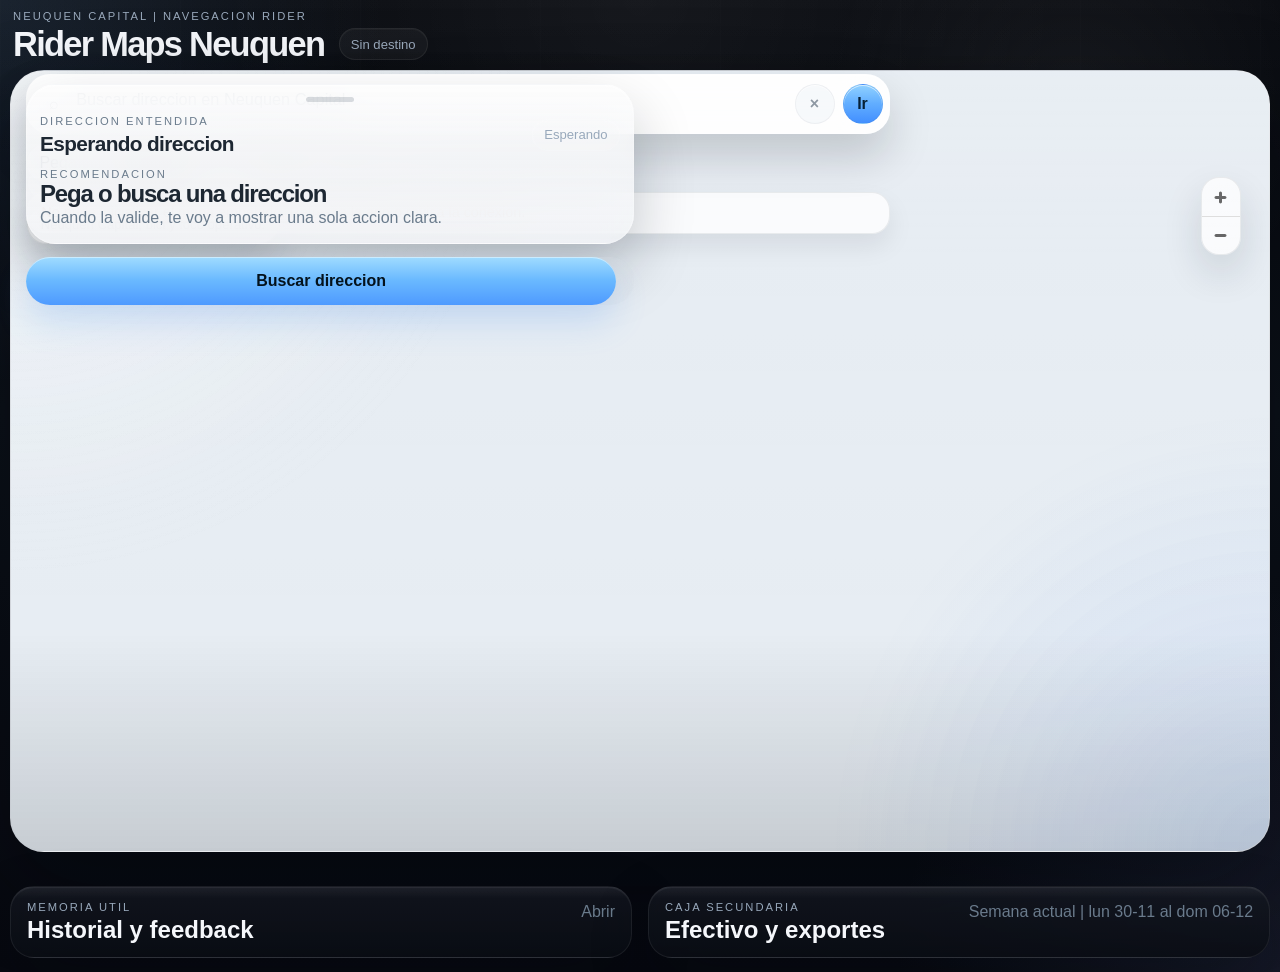
==== commit 736d3310: "refactor: simplify rider map UX and make navigation more obvious" ====
--- a/index.html
+++ b/index.html
@@ -27,60 +27,50 @@
     <div class="app-shell">
       <header class="app-header">
         <div class="brand-block">
-          <p class="eyebrow">Neuquen Capital | bici | rider-first</p>
+          <p class="eyebrow">Neuquen Capital | navegacion rider</p>
           <div class="brand-row">
             <h1>Rider Maps Neuquen</h1>
             <span class="status-pill is-neutral" id="app-status-pill">Esperando</span>
           </div>
-          <p class="brand-copy">
-            Destino claro. Riesgo visible. Siguiente paso obvio.
-          </p>
-        </div>
-
-        <div class="header-actions">
-          <button class="mini-button" id="jump-history-button" type="button">Historial</button>
-          <button class="mini-button" id="jump-cash-button" type="button">Caja</button>
         </div>
       </header>
 
       <main class="main-layout">
         <section class="primary-layout">
           <article class="command-dock">
-            <div class="dock-head">
-              <div>
-                <p class="section-kicker">Destino</p>
-                <h2>Direccion y estrategia</h2>
-              </div>
-              <div class="utility-row">
-                <button class="mini-button" id="paste-address-button" type="button">Pegar</button>
-                <button class="mini-button" id="use-location-button" type="button">Ubicarme</button>
-              </div>
+            <div class="search-panel">
+              <div class="search-bar-shell">
+                <span class="search-bar-icon" aria-hidden="true">⌕</span>
+                <label class="sr-only" for="address-input">Direccion del cliente</label>
+                <textarea
+                  id="address-input"
+                  class="address-input search-address-input"
+                  rows="1"
+                  placeholder="Buscar direccion en Neuquen Capital"
+                  autocomplete="street-address"
+                  spellcheck="false"
+                ></textarea>
+                <div class="search-bar-actions">
+                  <button class="icon-button" id="clear-address-button" type="button" aria-label="Limpiar direccion">
+                    ×
+                  </button>
+                  <button class="icon-button icon-button-accent" id="search-address-button" type="button" aria-label="Buscar direccion">
+                    Ir
+                  </button>
+                </div>
+              </div>
+
+              <div class="search-action-row">
+                <button class="mini-button search-chip" id="paste-address-button" type="button">Pegar</button>
+                <button class="mini-button search-chip" id="use-location-button" type="button">Mi ubicacion</button>
+                <button class="mini-button search-chip" id="jump-history-button" type="button">Historial</button>
+                <button class="mini-button search-chip" id="jump-cash-button" type="button">Caja</button>
+              </div>
+
+              <p class="inline-status search-inline-status" id="map-status" role="status" aria-live="polite">
+                Pega o busca una direccion para empezar.
+              </p>
             </div>
-
-            <div class="address-row">
-              <label class="sr-only" for="address-input">Direccion del cliente</label>
-              <textarea
-                id="address-input"
-                class="address-input"
-                rows="1"
-                placeholder="Ej.: Mendoza 850"
-                autocomplete="street-address"
-                spellcheck="false"
-              ></textarea>
-              <button class="button button-primary" id="search-address-button" type="button">
-                Buscar
-              </button>
-            </div>
-
-            <div class="strategy-switch" role="tablist" aria-label="Estrategia de ruta">
-              <button class="strategy-button" type="button" data-strategy="fast">Rapida</button>
-              <button class="strategy-button" type="button" data-strategy="balanced">Equilibrada</button>
-              <button class="strategy-button" type="button" data-strategy="cautious">Prudente</button>
-            </div>
-
-            <p class="inline-status" id="map-status" role="status" aria-live="polite">
-              Esperando una direccion para interpretar y rutear.
-            </p>
           </article>
 
           <section class="map-stage" aria-label="Mapa principal">
@@ -143,9 +133,10 @@
 
           <section class="decision-panel">
             <article class="state-card">
+              <div class="sheet-grabber" aria-hidden="true"></div>
               <div class="state-topline">
                 <div>
-                  <p class="mini-label">Direccion interpretada</p>
+                  <p class="mini-label">Direccion entendida</p>
                   <strong id="interpreted-address">Esperando direccion</strong>
                 </div>
                 <span class="status-pill is-neutral" id="address-state-badge">Esperando</span>
@@ -200,6 +191,12 @@
                   <span>Historial</span>
                   <strong id="route-history-summary">Sin experiencia</strong>
                 </article>
+              </div>
+
+              <div class="strategy-switch" role="tablist" aria-label="Estrategia de ruta">
+                <button class="strategy-button" type="button" data-strategy="fast">Rapida</button>
+                <button class="strategy-button" type="button" data-strategy="balanced">Equilibrada</button>
+                <button class="strategy-button" type="button" data-strategy="cautious">Prudente</button>
               </div>
 
               <div class="trip-strip" id="trip-strip" hidden>
@@ -483,7 +480,7 @@
         <div class="trip-sheet-head">
           <div>
             <p class="section-kicker">Cierre breve</p>
-            <h2>¿Como salio este viaje?</h2>
+            <h2>Como salio este viaje?</h2>
           </div>
           <button class="mini-button" id="dismiss-trip-dialog-button" type="button">Cerrar</button>
         </div>
--- a/styles.css
+++ b/styles.css
@@ -1581,6 +1581,467 @@
   }
 }
 
+/* UX simplificada tipo navegador */
+.app-shell {
+  width: min(100%, 1480px);
+  padding:
+    calc(0.62rem + env(safe-area-inset-top))
+    0.62rem
+    calc(0.92rem + env(safe-area-inset-bottom));
+}
+
+.app-header {
+  display: flex;
+  align-items: center;
+  justify-content: space-between;
+  margin-bottom: 0.55rem;
+  padding-inline: 0.2rem;
+}
+
+.brand-row {
+  align-items: center;
+}
+
+.brand-row h1 {
+  font-size: clamp(1.55rem, 3vw, 2.15rem);
+  line-height: 0.98;
+}
+
+.primary-layout {
+  position: relative;
+  display: block;
+  min-height: calc(100svh - 7.4rem);
+}
+
+.map-stage {
+  min-height: calc(100svh - 7.4rem);
+}
+
+.map-experience {
+  height: calc(100svh - 7.4rem);
+  min-height: 36rem;
+  max-height: none;
+  border-radius: 34px;
+}
+
+.map-glance {
+  top: 6rem;
+  left: 1rem;
+  max-width: min(16rem, 54%);
+}
+
+.map-canvas .maplibregl-ctrl-top-right {
+  top: 6rem;
+}
+
+.command-dock,
+.decision-panel {
+  position: absolute;
+  left: 0;
+  right: 0;
+  z-index: 6;
+  border: 0;
+  background: transparent;
+  box-shadow: none;
+  backdrop-filter: none;
+  padding: 0;
+}
+
+.command-dock {
+  top: 0;
+}
+
+.decision-panel {
+  bottom: 0;
+}
+
+.search-panel {
+  width: min(100%, 54rem);
+  margin-inline: auto;
+  display: grid;
+  gap: 0.55rem;
+  padding: 0.25rem 0;
+}
+
+.search-bar-shell {
+  display: grid;
+  grid-template-columns: auto minmax(0, 1fr) auto;
+  align-items: center;
+  gap: 0.5rem;
+  padding: 0.36rem 0.4rem 0.36rem 0.78rem;
+  border-radius: 24px;
+  border: 1px solid rgba(255, 255, 255, 0.2);
+  background: rgba(255, 255, 255, 0.92);
+  box-shadow:
+    0 22px 44px rgba(11, 19, 29, 0.18),
+    inset 0 1px 0 rgba(255, 255, 255, 0.8);
+  backdrop-filter: blur(22px) saturate(1.1);
+}
+
+.search-bar-icon {
+  display: inline-flex;
+  align-items: center;
+  justify-content: center;
+  width: 1.8rem;
+  color: #647789;
+  font-size: 1rem;
+}
+
+.search-address-input {
+  min-height: 2.9rem;
+  max-height: 5.8rem;
+  padding: 0.48rem 0;
+  border: 0;
+  border-radius: 0;
+  background: transparent;
+  color: #1f2a36;
+  box-shadow: none;
+  font-size: 1.02rem;
+  font-weight: 520;
+  resize: none;
+}
+
+.search-address-input::placeholder {
+  color: #738495;
+}
+
+.search-address-input:hover,
+.search-address-input:focus {
+  border: 0;
+  box-shadow: none;
+}
+
+.search-bar-actions,
+.search-action-row {
+  display: flex;
+  align-items: center;
+  gap: 0.5rem;
+}
+
+.search-bar-actions {
+  flex: 0 0 auto;
+}
+
+.icon-button {
+  display: inline-flex;
+  align-items: center;
+  justify-content: center;
+  min-width: 2.5rem;
+  min-height: 2.5rem;
+  padding: 0.45rem 0.7rem;
+  border-radius: 999px;
+  border: 1px solid rgba(25, 35, 47, 0.08);
+  background: rgba(239, 243, 247, 0.88);
+  color: #37495b;
+  font-weight: 640;
+  box-shadow: inset 0 1px 0 rgba(255, 255, 255, 0.62);
+}
+
+.icon-button-accent {
+  background: linear-gradient(180deg, #90d1ff 0%, #62aeff 48%, #428fff 100%);
+  color: #062036;
+  border-color: rgba(71, 125, 199, 0.16);
+}
+
+.search-action-row {
+  flex-wrap: wrap;
+}
+
+.search-chip {
+  min-height: 2.2rem;
+  padding-inline: 0.78rem;
+  background: rgba(255, 255, 255, 0.78);
+  color: #2e3d4d;
+  border-color: rgba(24, 35, 48, 0.08);
+  box-shadow: 0 12px 24px rgba(10, 18, 27, 0.08);
+}
+
+.search-inline-status {
+  margin: 0;
+  padding: 0.62rem 0.9rem;
+  border-radius: 18px;
+  background: rgba(255, 255, 255, 0.78);
+  color: #445668;
+  border: 1px solid rgba(26, 37, 50, 0.08);
+  box-shadow: 0 12px 26px rgba(11, 18, 27, 0.08);
+}
+
+.state-card {
+  width: min(100%, 40rem);
+  margin-inline: auto;
+  padding:
+    0.78rem
+    0.82rem
+    calc(0.82rem + env(safe-area-inset-bottom));
+  gap: 0.72rem;
+  border-radius: 30px;
+  border: 1px solid rgba(255, 255, 255, 0.18);
+  background:
+    linear-gradient(180deg, rgba(255, 255, 255, 0.84), rgba(248, 250, 253, 0.76)),
+    linear-gradient(180deg, rgba(19, 29, 41, 0.06), rgba(8, 14, 22, 0.1));
+  box-shadow:
+    0 28px 60px rgba(10, 17, 26, 0.22),
+    inset 0 1px 0 rgba(255, 255, 255, 0.72);
+  backdrop-filter: blur(24px) saturate(1.08);
+}
+
+.sheet-grabber {
+  width: 3rem;
+  height: 0.3rem;
+  margin: 0 auto 0.1rem;
+  border-radius: 999px;
+  background: rgba(71, 85, 102, 0.2);
+}
+
+.state-topline strong,
+.state-metric strong,
+.overview-metric strong,
+.decision-block h3,
+.trip-strip strong,
+.deviation-alert strong,
+#recommendation-title {
+  color: #1d2732;
+}
+
+.state-metric span,
+.overview-metric span,
+.mini-label,
+.provider-note,
+.route-why,
+.decision-block p,
+.history-meta,
+.muted-copy,
+.search-inline-status {
+  color: #6a7b8c;
+}
+
+.state-topline,
+.route-card-top,
+.feedback-topline,
+.entry-topline,
+.subpanel-head {
+  align-items: center;
+}
+
+.state-grid,
+.route-overview {
+  gap: 0.55rem;
+}
+
+.state-metric,
+.overview-metric {
+  padding: 0.72rem 0.78rem;
+  border-radius: 18px;
+  background: rgba(255, 255, 255, 0.54);
+  border: 1px solid rgba(28, 38, 50, 0.06);
+  box-shadow: inset 0 1px 0 rgba(255, 255, 255, 0.48);
+}
+
+.strategy-switch {
+  grid-template-columns: repeat(3, minmax(0, 1fr));
+  gap: 0.45rem;
+}
+
+.strategy-button {
+  min-height: 2.35rem;
+  padding-inline: 0.6rem;
+  background: rgba(243, 246, 250, 0.88);
+  border-color: rgba(31, 42, 56, 0.08);
+  color: #405364;
+}
+
+.strategy-button.is-active {
+  color: #195387;
+  background: linear-gradient(180deg, rgba(109, 180, 255, 0.18), rgba(109, 180, 255, 0.08));
+}
+
+.trip-strip,
+.deviation-alert,
+.route-context {
+  padding: 0.82rem 0.9rem;
+  border-radius: 20px;
+  background: rgba(255, 255, 255, 0.5);
+  border: 1px solid rgba(28, 39, 52, 0.06);
+}
+
+.reason-list {
+  gap: 0.38rem;
+}
+
+.reason-chip {
+  min-height: 1.9rem;
+  padding: 0.4rem 0.66rem;
+  background: rgba(255, 255, 255, 0.54);
+  color: #556676;
+  border-color: rgba(29, 39, 52, 0.06);
+}
+
+.bottom-action-bar {
+  grid-template-columns: minmax(0, 1fr) auto auto;
+  gap: 0.55rem;
+  padding: 0;
+  border: 0;
+  background: transparent;
+  box-shadow: none;
+}
+
+.bottom-action-bar .button {
+  width: auto;
+}
+
+.bottom-action-bar .button-primary {
+  width: 100%;
+}
+
+.bottom-action-bar .button-ghost,
+.bottom-action-bar .button-secondary {
+  min-width: 2.95rem;
+  min-height: 2.95rem;
+  padding-inline: 0.9rem;
+}
+
+#route-insights,
+#place-memory-drawer {
+  border-radius: 20px;
+  background: rgba(255, 255, 255, 0.42);
+  border-color: rgba(28, 39, 52, 0.06);
+  box-shadow: none;
+}
+
+#route-insights summary,
+#place-memory-drawer summary {
+  padding: 0.72rem 0.9rem;
+}
+
+.secondary-layout {
+  margin-top: 1.15rem;
+}
+
+.secondary-drawer,
+.subpanel {
+  border-radius: 24px;
+}
+
+@media (min-width: 980px) {
+  .decision-panel {
+    right: auto;
+    left: 1rem;
+    bottom: 1rem;
+    width: min(38rem, calc(100% - 2rem));
+  }
+
+  .state-card {
+    margin-inline: 0;
+  }
+
+  .command-dock {
+    left: 1rem;
+    right: auto;
+    width: min(54rem, calc(100% - 2rem));
+  }
+
+  .search-panel {
+    margin-inline: 0;
+  }
+}
+
+@media (max-width: 739px) {
+  .app-shell {
+    padding-inline: 0.45rem;
+  }
+
+  .app-header {
+    padding-inline: 0.14rem;
+    margin-bottom: 0.42rem;
+  }
+
+  .brand-row h1 {
+    font-size: clamp(1.34rem, 6vw, 1.76rem);
+  }
+
+  .primary-layout,
+  .map-stage {
+    min-height: calc(100svh - 6.4rem);
+  }
+
+  .map-experience {
+    height: calc(100svh - 6.4rem);
+    min-height: 34rem;
+    border-radius: 28px;
+  }
+
+  .map-glance {
+    top: 5.15rem;
+    left: 0.8rem;
+    max-width: min(13rem, 56%);
+  }
+
+  .map-canvas .maplibregl-ctrl-top-right {
+    top: 5.15rem;
+    right: 0.8rem;
+  }
+
+  .command-dock {
+    left: 0.45rem;
+    right: 0.45rem;
+    top: 0.2rem;
+  }
+
+  .decision-panel {
+    left: 0.45rem;
+    right: 0.45rem;
+    bottom: 0.45rem;
+  }
+
+  .search-panel,
+  .state-card {
+    width: 100%;
+  }
+
+  .search-action-row {
+    gap: 0.42rem;
+  }
+
+  .search-chip {
+    flex: 1 1 calc(50% - 0.42rem);
+    justify-content: center;
+  }
+
+  .state-grid,
+  .route-overview {
+    grid-template-columns: repeat(2, minmax(0, 1fr));
+  }
+
+  .bottom-action-bar {
+    grid-template-columns: minmax(0, 1fr) auto;
+  }
+
+  .bottom-action-bar .button-ghost {
+    grid-column: auto;
+  }
+}
+
+@media (max-width: 520px) {
+  .state-grid,
+  .route-overview {
+    grid-template-columns: repeat(2, minmax(0, 1fr));
+  }
+
+  .state-grid .state-metric:last-child,
+  .route-overview .overview-metric:last-child {
+    grid-column: 1 / -1;
+  }
+
+  .bottom-action-bar {
+    grid-template-columns: 1fr 1fr;
+  }
+
+  .bottom-action-bar .button-primary {
+    grid-column: 1 / -1;
+    width: 100%;
+  }
+}
+
 @media (prefers-reduced-motion: reduce) {
   html {
     scroll-behavior: auto;
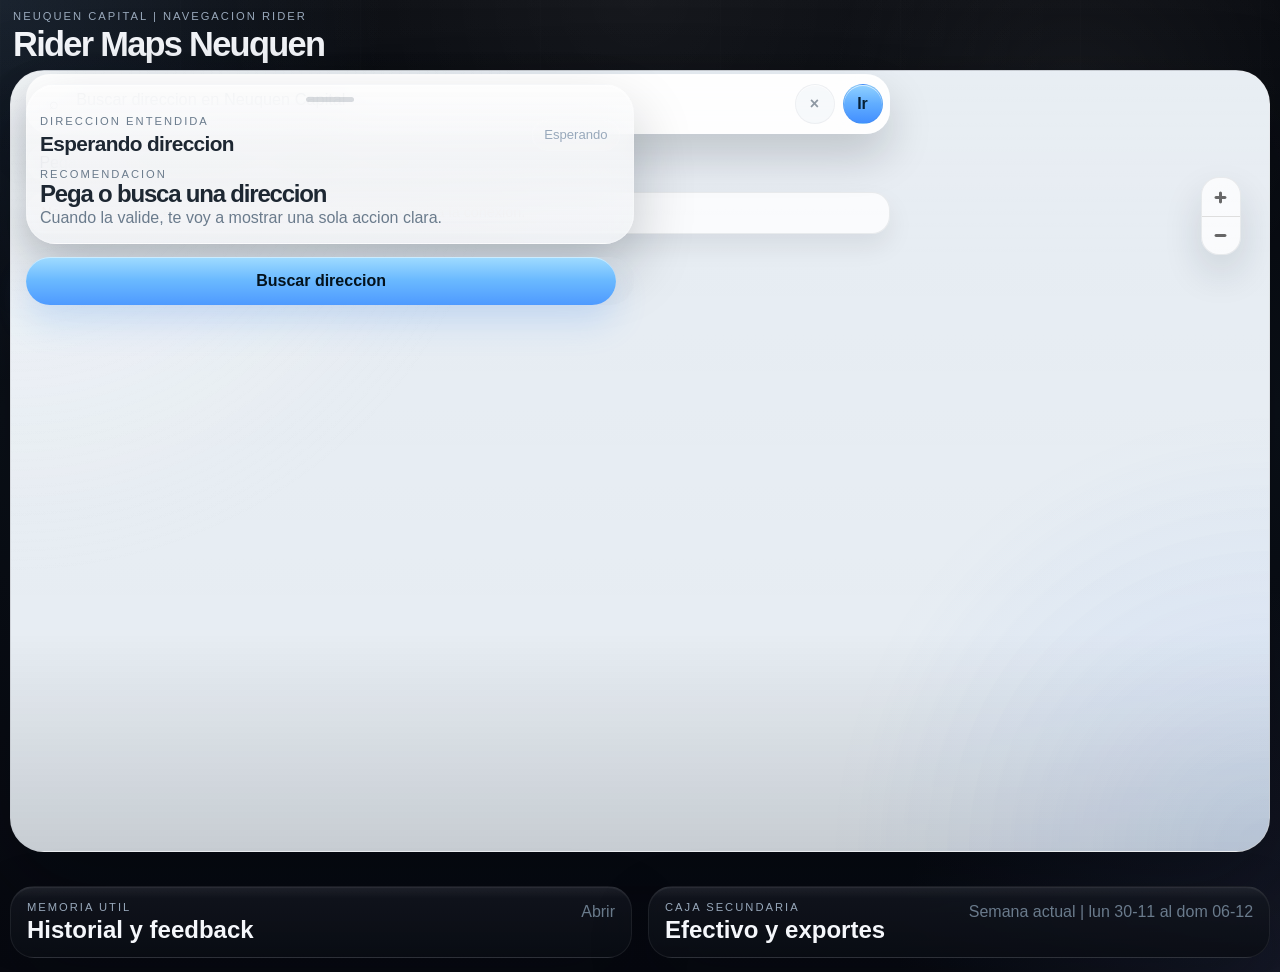
==== commit fe0c62f3: "fix: stabilize navigation state and simplify rider map status flow" ====
--- a/index.html
+++ b/index.html
@@ -1,4 +1,4 @@
-<!doctype html>
+﻿<!doctype html>
 <html lang="es">
   <head>
     <meta charset="utf-8">
@@ -40,7 +40,7 @@
           <article class="command-dock">
             <div class="search-panel">
               <div class="search-bar-shell">
-                <span class="search-bar-icon" aria-hidden="true">⌕</span>
+                <span class="search-bar-icon" aria-hidden="true">&#x2315;</span>
                 <label class="sr-only" for="address-input">Direccion del cliente</label>
                 <textarea
                   id="address-input"
@@ -52,7 +52,7 @@
                 ></textarea>
                 <div class="search-bar-actions">
                   <button class="icon-button" id="clear-address-button" type="button" aria-label="Limpiar direccion">
-                    ×
+                    &times;
                   </button>
                   <button class="icon-button icon-button-accent" id="search-address-button" type="button" aria-label="Buscar direccion">
                     Ir
@@ -62,7 +62,7 @@
 
               <div class="search-action-row">
                 <button class="mini-button search-chip" id="paste-address-button" type="button">Pegar</button>
-                <button class="mini-button search-chip" id="use-location-button" type="button">Mi ubicacion</button>
+                <button class="mini-button search-chip" id="use-location-button" type="button">Usar origen actual</button>
                 <button class="mini-button search-chip" id="jump-history-button" type="button">Historial</button>
                 <button class="mini-button search-chip" id="jump-cash-button" type="button">Caja</button>
               </div>
@@ -552,3 +552,4 @@
     <script type="module" src="app.js"></script>
   </body>
 </html>
+
--- a/styles.css
+++ b/styles.css
@@ -1598,6 +1598,11 @@
   padding-inline: 0.2rem;
 }
 
+.app-header .status-pill,
+.map-glance {
+  display: none;
+}
+
 .brand-row {
   align-items: center;
 }
@@ -1754,6 +1759,7 @@
   color: #2e3d4d;
   border-color: rgba(24, 35, 48, 0.08);
   box-shadow: 0 12px 24px rgba(10, 18, 27, 0.08);
+  white-space: nowrap;
 }
 
 .search-inline-status {
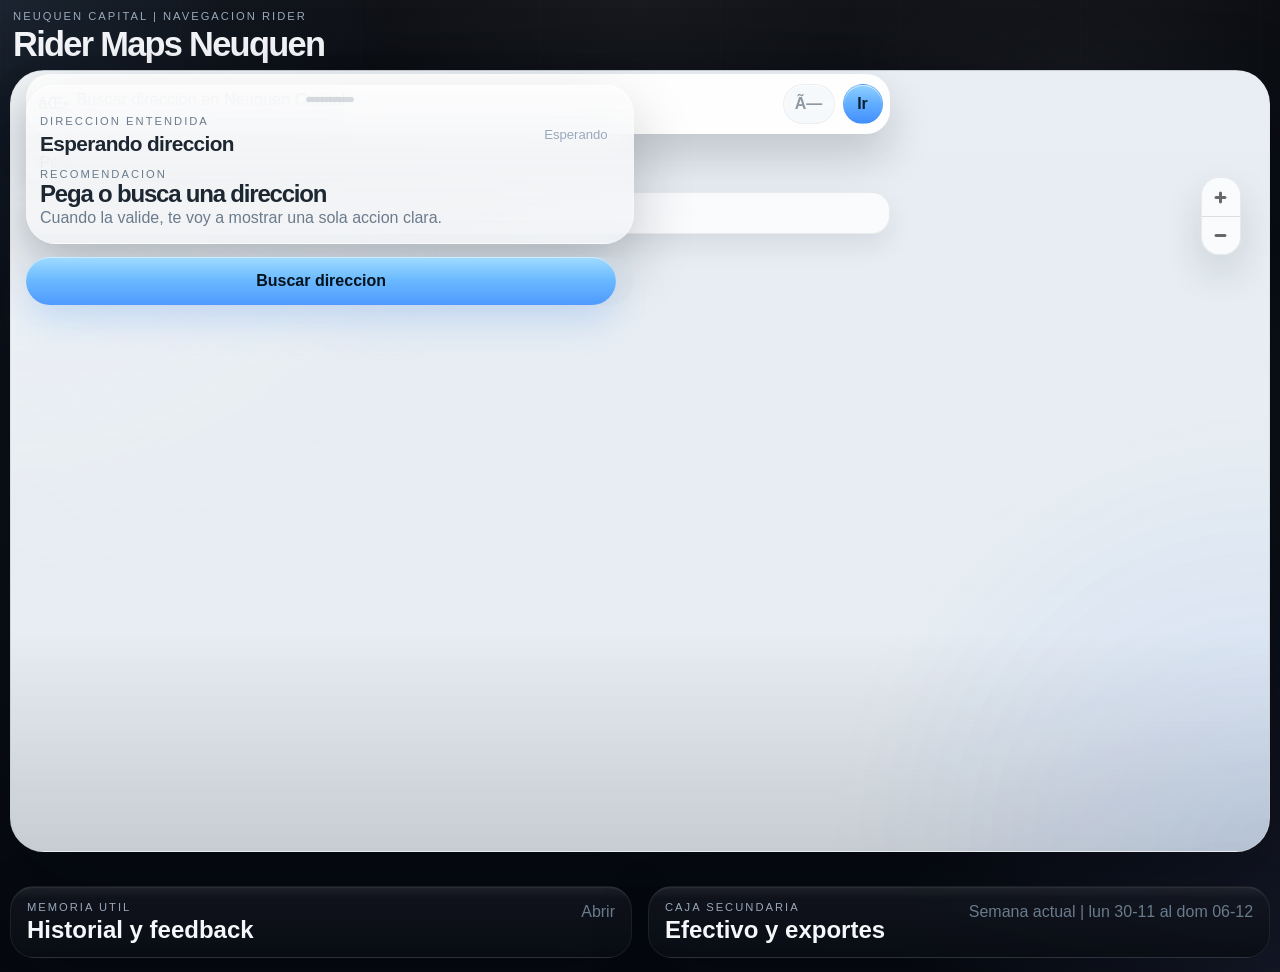
==== commit 21e21489: "feat: add simple turn guidance for rider navigation" ====
--- a/index.html
+++ b/index.html
@@ -89,6 +89,11 @@
                     <p class="navigation-hud-copy" id="navigation-hud-copy">
                       Voy a seguir tu ubicacion, mostrar avance y avisarte si conviene recalcular.
                     </p>
+                    <div class="navigation-guidance-strip" aria-live="polite">
+                      <span class="tiny-pill is-neutral" id="navigation-current-street" hidden>Estas por...</span>
+                      <span class="tiny-pill is-neutral" id="navigation-next-reference" hidden>Proxima...</span>
+                      <span class="tiny-pill is-accent" id="navigation-maneuver-distance" hidden>En 120 m</span>
+                    </div>
                   </div>
 
                   <div class="navigation-hud-metrics">
--- a/styles.css
+++ b/styles.css
@@ -489,6 +489,12 @@
   min-width: 0;
 }
 
+.navigation-guidance-strip {
+  display: flex;
+  flex-wrap: wrap;
+  gap: 0.45rem;
+}
+
 #navigation-hud-title {
   display: block;
   color: #1e2732;
@@ -510,6 +516,12 @@
   background: rgba(19, 29, 42, 0.08);
   border-color: rgba(18, 28, 40, 0.08);
   color: #324658;
+  max-width: 100%;
+}
+
+.navigation-guidance-strip .tiny-pill {
+  justify-content: flex-start;
+  padding-inline: 0.72rem;
 }
 
 .navigation-hud .tiny-pill.is-danger {
